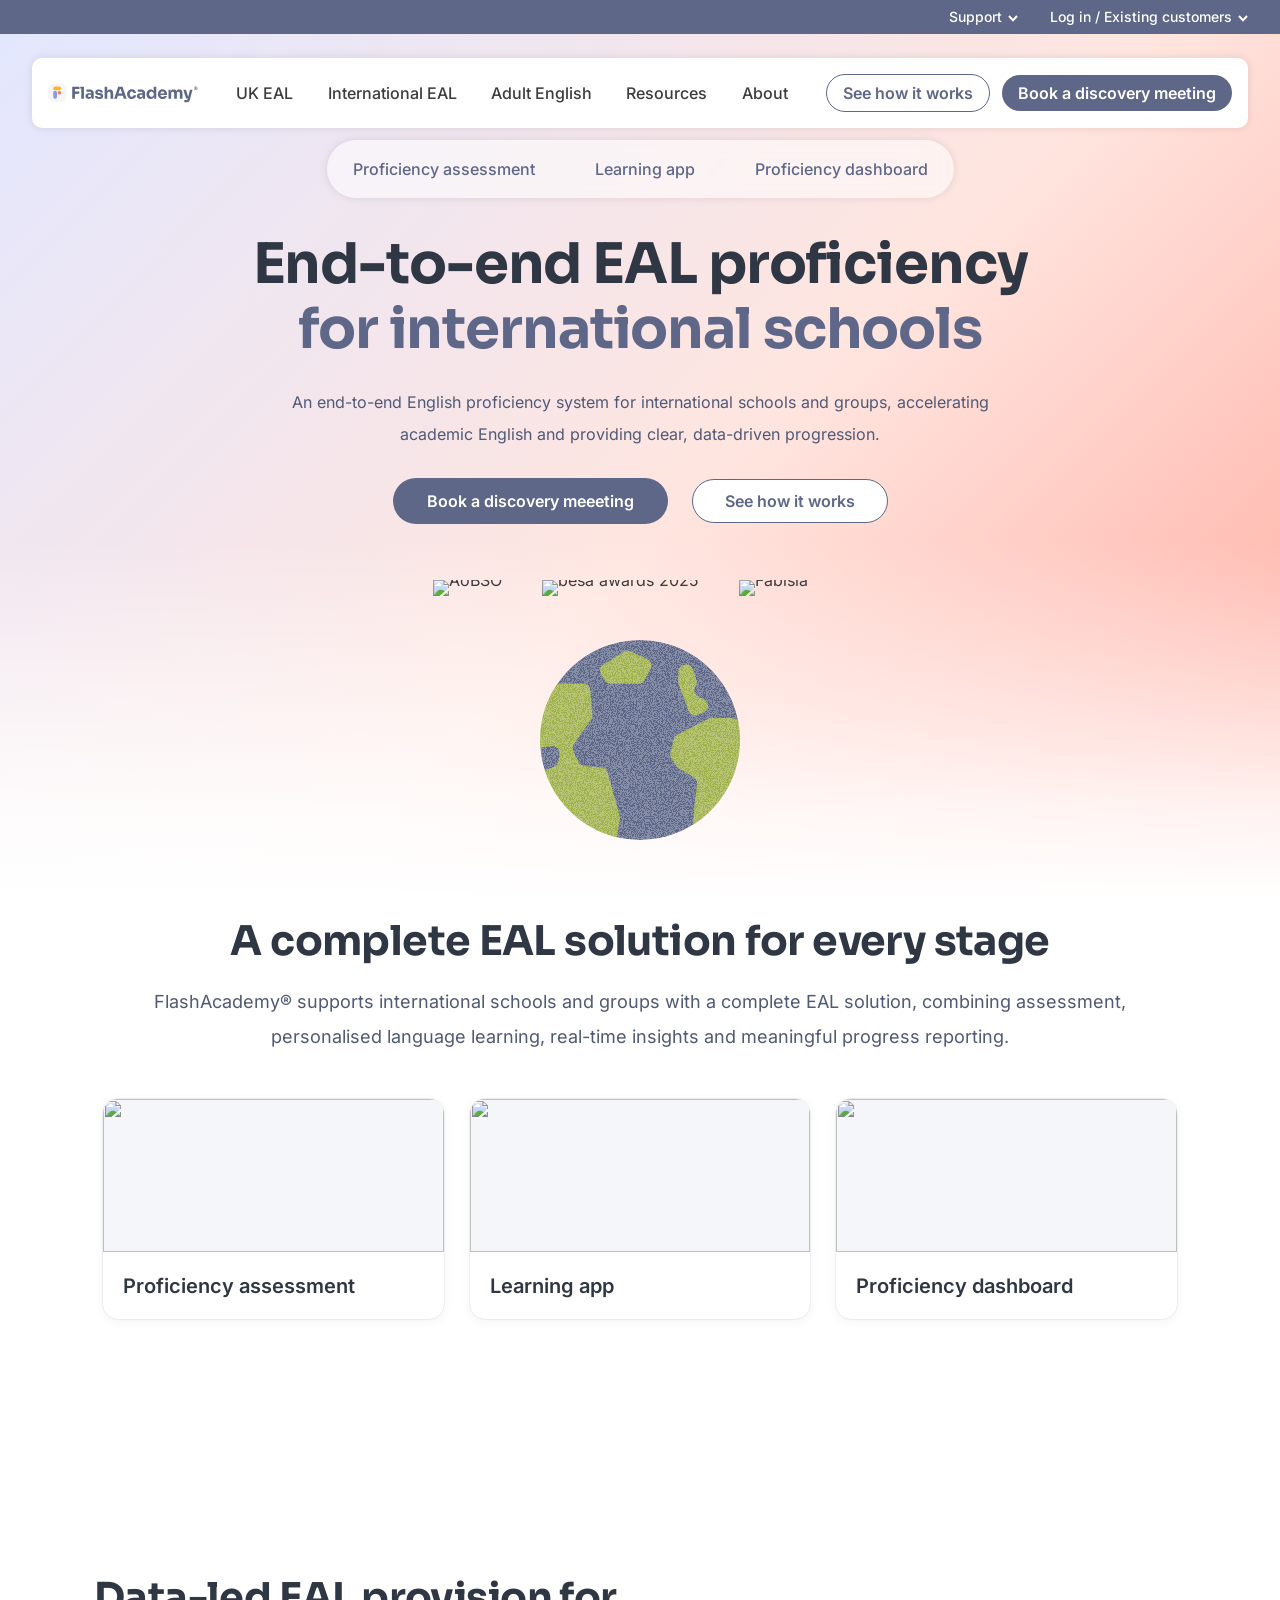
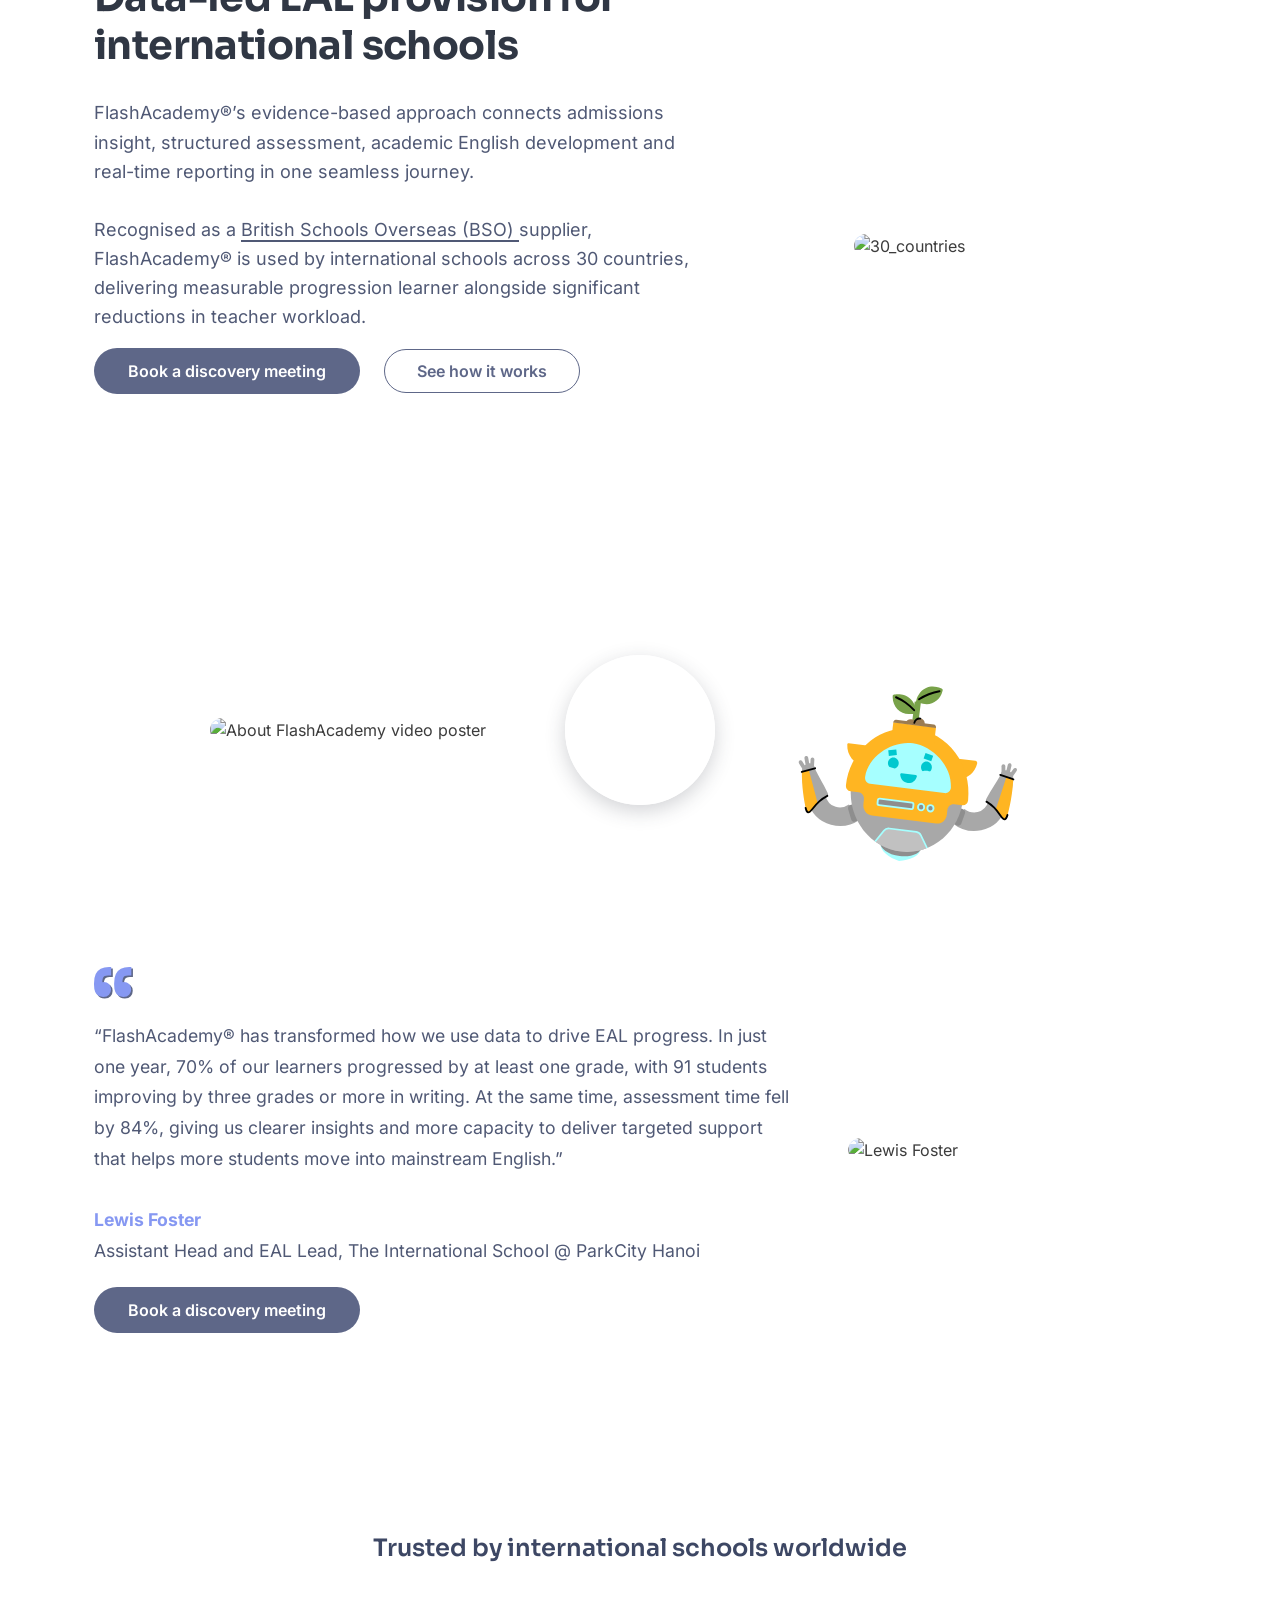
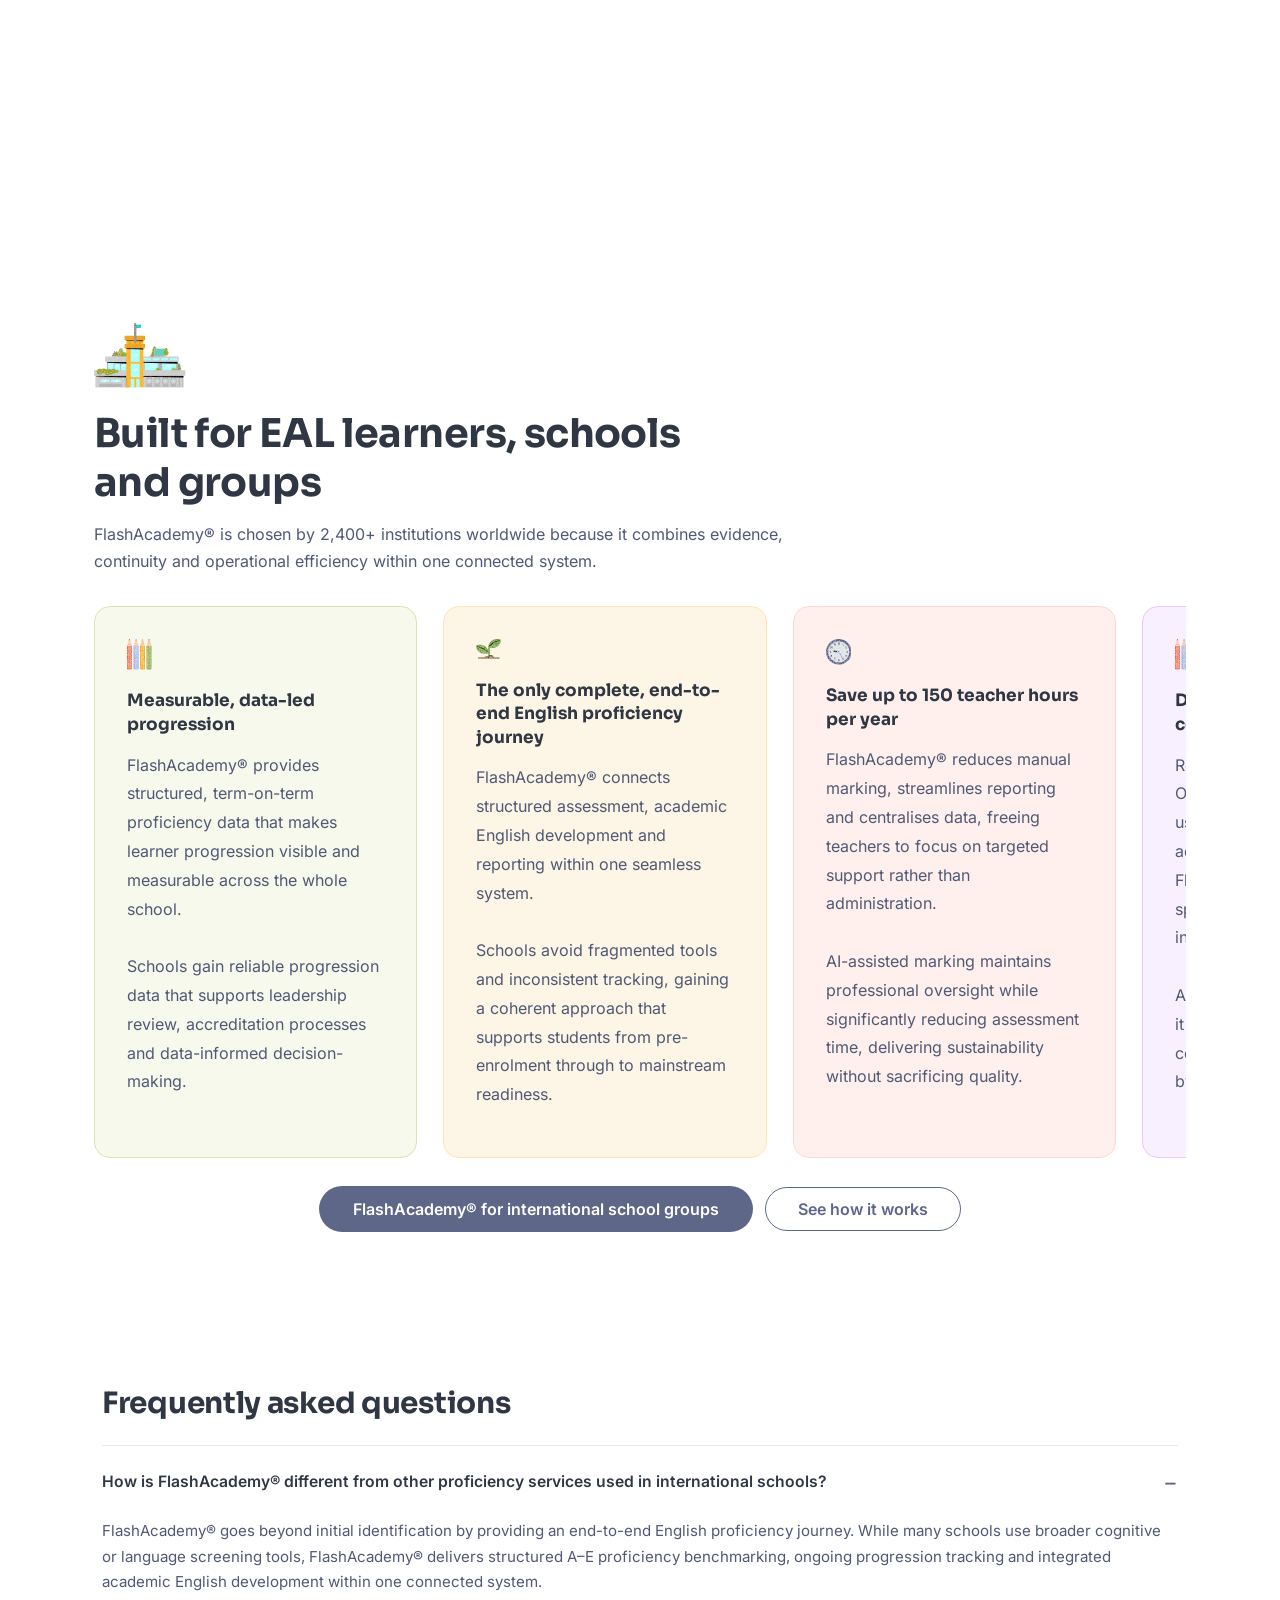
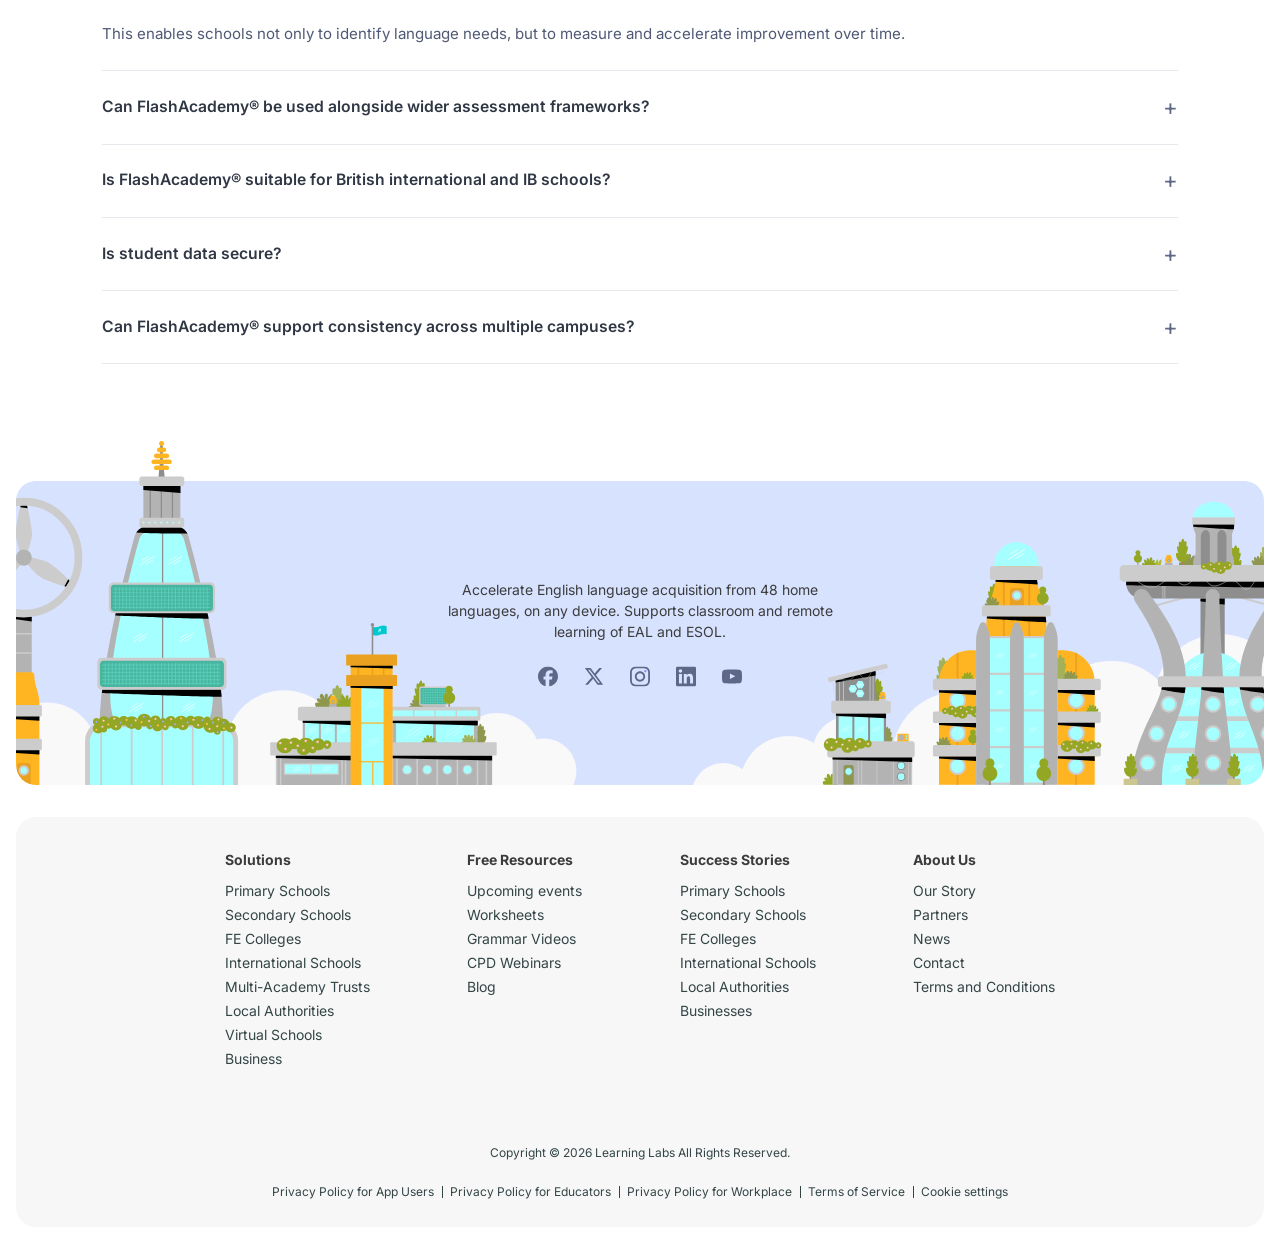
==== eal-for-international-schools.html @ 286e8eb4 "new pages added" ====
<!doctype html>

<html lang="en-GB">
  <head>
    <link href="assets/css/fonts.css" rel="stylesheet" />
    <meta charset="utf-8" />
    <meta content="width=device-width, initial-scale=1, shrink-to-fit=no" name="viewport" />
    <meta content="IE=edge" http-equiv="X-UA-Compatible" />
    <title>EAL for International Schools | English Proficiency System</title>
    <meta
      content="Build a consistent, evidence-based approach to English proficiency. Support multilingual learners with integrated assessment, learning and reporting."
      name="description"
    />
    <meta content="EAL for international schools" property="og:title" />
    <meta
      content="Build a consistent, evidence-based approach to English proficiency. Support multilingual learners with integrated assessment, learning and reporting."
      property="og:description"
    />
    <meta content="240" property="og:image:width" />
    <meta content="240" property="og:image:height" />
    <meta content="image/png" property="og:image:type" />
    <meta content="summary_large_image" name="twitter:card" />
    <meta content="@FlashAcademy_HQ" name="twitter:site" />
    <meta content="Est. reading time" name="twitter:label1" />
    <meta content="3 minutes" name="twitter:data1" />
    <style type="text/css">
      :root {
        --wp-block-synced-color: #7a00df;
        --wp-block-synced-color--rgb: 122, 0, 223;
        --wp-bound-block-color: var(--wp-block-synced-color);
        --wp-editor-canvas-background: #ddd;
        --wp-admin-theme-color: #007cba;
        --wp-admin-theme-color--rgb: 0, 124, 186;
        --wp-admin-theme-color-darker-10: #006ba1;
        --wp-admin-theme-color-darker-10--rgb: 0, 107, 160.5;
        --wp-admin-theme-color-darker-20: #005a87;
        --wp-admin-theme-color-darker-20--rgb: 0, 90, 135;
        --wp-admin-border-width-focus: 2px;
      }
      @media (min-resolution: 192dpi) {
        :root {
          --wp-admin-border-width-focus: 1.5px;
        }
      }
      .wp-element-button {
        cursor: pointer;
      }
      :root .has-very-light-gray-background-color {
        background-color: #eee;
      }
      :root .has-very-dark-gray-background-color {
        background-color: #313131;
      }
      :root .has-very-light-gray-color {
        color: #eee;
      }
      :root .has-very-dark-gray-color {
        color: #313131;
      }
      :root .has-vivid-green-cyan-to-vivid-cyan-blue-gradient-background {
        background: linear-gradient(135deg, #00d084, #0693e3);
      }
      :root .has-purple-crush-gradient-background {
        background: linear-gradient(135deg, #34e2e4, #4721fb 50%, #ab1dfe);
      }
      :root .has-hazy-dawn-gradient-background {
        background: linear-gradient(135deg, #faaca8, #dad0ec);
      }
      :root .has-subdued-olive-gradient-background {
        background: linear-gradient(135deg, #fafae1, #67a671);
      }
      :root .has-atomic-cream-gradient-background {
        background: linear-gradient(135deg, #fdd79a, #004a59);
      }
      :root .has-nightshade-gradient-background {
        background: linear-gradient(135deg, #330968, #31cdcf);
      }
      :root .has-midnight-gradient-background {
        background: linear-gradient(135deg, #020381, #2874fc);
      }
      :root {
        --wp--preset--font-size--normal: 16px;
        --wp--preset--font-size--huge: 42px;
      }
      .has-regular-font-size {
        font-size: 1em;
      }
      .has-larger-font-size {
        font-size: 2.625em;
      }
      .has-normal-font-size {
        font-size: var(--wp--preset--font-size--normal);
      }
      .has-huge-font-size {
        font-size: var(--wp--preset--font-size--huge);
      }
      .has-text-align-center {
        text-align: center;
      }
      .has-text-align-left {
        text-align: left;
      }
      .has-text-align-right {
        text-align: right;
      }
      .has-fit-text {
        white-space: nowrap !important;
      }
      #end-resizable-editor-section {
        display: none;
      }
      .aligncenter {
        clear: both;
      }
      .items-justified-left {
        justify-content: flex-start;
      }
      .items-justified-center {
        justify-content: center;
      }
      .items-justified-right {
        justify-content: flex-end;
      }
      .items-justified-space-between {
        justify-content: space-between;
      }
      .screen-reader-text {
        border: 0;
        clip-path: inset(50%);
        height: 1px;
        margin: -1px;
        overflow: hidden;
        padding: 0;
        position: absolute;
        width: 1px;
        word-wrap: normal !important;
      }
      .screen-reader-text:focus {
        background-color: #ddd;
        clip-path: none;
        color: #444;
        display: block;
        font-size: 1em;
        height: auto;
        left: 5px;
        line-height: normal;
        padding: 15px 23px 14px;
        text-decoration: none;
        top: 5px;
        width: auto;
        z-index: 100000;
      }
      html :where(.has-border-color) {
        border-style: solid;
      }
      html :where([style*="border-top-color"]) {
        border-top-style: solid;
      }
      html :where([style*="border-right-color"]) {
        border-right-style: solid;
      }
      html :where([style*="border-bottom-color"]) {
        border-bottom-style: solid;
      }
      html :where([style*="border-left-color"]) {
        border-left-style: solid;
      }
      html :where([style*="border-width"]) {
        border-style: solid;
      }
      html :where([style*="border-top-width"]) {
        border-top-style: solid;
      }
      html :where([style*="border-right-width"]) {
        border-right-style: solid;
      }
      html :where([style*="border-bottom-width"]) {
        border-bottom-style: solid;
      }
      html :where([style*="border-left-width"]) {
        border-left-style: solid;
      }
      html :where(img[class*="wp-image-"]) {
        height: auto;
        max-width: 100%;
      }
      :where(figure) {
        margin: 0 0 1em;
      }
      html :where(.is-position-sticky) {
        --wp-admin--admin-bar--position-offset: var(--wp-admin--admin-bar--height, 0px);
      }
      @media screen and (max-width: 600px) {
        html :where(.is-position-sticky) {
          --wp-admin--admin-bar--position-offset: 0px;
        }
      }

      /*# sourceURL=wp-block-library-inline-css */
    </style>
    <style type="text/css">
      .wp-block-button__link {
        align-content: center;
        box-sizing: border-box;
        cursor: pointer;
        display: inline-block;
        height: 100%;
        text-align: center;
        word-break: break-word;
      }
      .wp-block-button__link.aligncenter {
        text-align: center;
      }
      .wp-block-button__link.alignright {
        text-align: right;
      }
      :where(.wp-block-button__link) {
        border-radius: 9999px;
        box-shadow: none;
        padding: calc(0.667em + 2px) calc(1.333em + 2px);
        text-decoration: none;
      }
      .wp-block-button[style*="text-decoration"] .wp-block-button__link {
        text-decoration: inherit;
      }
      .wp-block-buttons > .wp-block-button.has-custom-width {
        max-width: none;
      }
      .wp-block-buttons > .wp-block-button.has-custom-width .wp-block-button__link {
        width: 100%;
      }
      .wp-block-buttons > .wp-block-button.has-custom-font-size .wp-block-button__link {
        font-size: inherit;
      }
      .wp-block-buttons > .wp-block-button.wp-block-button__width-25 {
        width: calc(25% - var(--wp--style--block-gap, 0.5em) * 0.75);
      }
      .wp-block-buttons > .wp-block-button.wp-block-button__width-50 {
        width: calc(50% - var(--wp--style--block-gap, 0.5em) * 0.5);
      }
      .wp-block-buttons > .wp-block-button.wp-block-button__width-75 {
        width: calc(75% - var(--wp--style--block-gap, 0.5em) * 0.25);
      }
      .wp-block-buttons > .wp-block-button.wp-block-button__width-100 {
        flex-basis: 100%;
        width: 100%;
      }
      .wp-block-buttons.is-vertical > .wp-block-button.wp-block-button__width-25 {
        width: 25%;
      }
      .wp-block-buttons.is-vertical > .wp-block-button.wp-block-button__width-50 {
        width: 50%;
      }
      .wp-block-buttons.is-vertical > .wp-block-button.wp-block-button__width-75 {
        width: 75%;
      }
      .wp-block-button.is-style-squared,
      .wp-block-button__link.wp-block-button.is-style-squared {
        border-radius: 0;
      }
      .wp-block-button.no-border-radius,
      .wp-block-button__link.no-border-radius {
        border-radius: 0 !important;
      }
      :root :where(.wp-block-button .wp-block-button__link.is-style-outline),
      :root :where(.wp-block-button.is-style-outline > .wp-block-button__link) {
        border: 2px solid;
        padding: 0.667em 1.333em;
      }
      :root :where(.wp-block-button .wp-block-button__link.is-style-outline:not(.has-text-color)),
      :root :where(.wp-block-button.is-style-outline > .wp-block-button__link:not(.has-text-color)) {
        color: currentColor;
      }
      :root :where(.wp-block-button .wp-block-button__link.is-style-outline:not(.has-background)),
      :root :where(.wp-block-button.is-style-outline > .wp-block-button__link:not(.has-background)) {
        background-color: initial;
        background-image: none;
      }
    </style>
    <style type="text/css">
      .wp-block-buttons {
        box-sizing: border-box;
      }
      .wp-block-buttons.is-vertical {
        flex-direction: column;
      }
      .wp-block-buttons.is-vertical > .wp-block-button:last-child {
        margin-bottom: 0;
      }
      .wp-block-buttons > .wp-block-button {
        display: inline-block;
        margin: 0;
      }
      .wp-block-buttons.is-content-justification-left {
        justify-content: flex-start;
      }
      .wp-block-buttons.is-content-justification-left.is-vertical {
        align-items: flex-start;
      }
      .wp-block-buttons.is-content-justification-center {
        justify-content: center;
      }
      .wp-block-buttons.is-content-justification-center.is-vertical {
        align-items: center;
      }
      .wp-block-buttons.is-content-justification-right {
        justify-content: flex-end;
      }
      .wp-block-buttons.is-content-justification-right.is-vertical {
        align-items: flex-end;
      }
      .wp-block-buttons.is-content-justification-space-between {
        justify-content: space-between;
      }
      .wp-block-buttons.aligncenter {
        text-align: center;
      }
      .wp-block-buttons:not(
          .is-content-justification-space-between,
          .is-content-justification-right,
          .is-content-justification-left,
          .is-content-justification-center
        )
        .wp-block-button.aligncenter {
        margin-left: auto;
        margin-right: auto;
        width: 100%;
      }
      .wp-block-buttons[style*="text-decoration"] .wp-block-button,
      .wp-block-buttons[style*="text-decoration"] .wp-block-button__link {
        text-decoration: inherit;
      }
      .wp-block-buttons.has-custom-font-size .wp-block-button__link {
        font-size: inherit;
      }
      .wp-block-buttons .wp-block-button__link {
        width: 100%;
      }
      .wp-block-button.aligncenter {
        text-align: center;
      }
    </style>
    <style type="text/css">
      .is-small-text {
        font-size: 0.875em;
      }
      .is-regular-text {
        font-size: 1em;
      }
      .is-large-text {
        font-size: 2.25em;
      }
      .is-larger-text {
        font-size: 3em;
      }
      .has-drop-cap:not(:focus):first-letter {
        float: left;
        font-size: 8.4em;
        font-style: normal;
        font-weight: 100;
        line-height: 0.68;
        margin: 0.05em 0.1em 0 0;
        text-transform: uppercase;
      }
      body.rtl .has-drop-cap:not(:focus):first-letter {
        float: none;
        margin-left: 0.1em;
      }
      p.has-drop-cap.has-background {
        overflow: hidden;
      }
      :root :where(p.has-background) {
        padding: 1.25em 2.375em;
      }
      :where(p.has-text-color:not(.has-link-color)) a {
        color: inherit;
      }
      p.has-text-align-left[style*="writing-mode:vertical-lr"],
      p.has-text-align-right[style*="writing-mode:vertical-rl"] {
        rotate: 180deg;
      }
    </style>
    <style type="text/css">
      .wp-block-spacer {
        clear: both;
      }
    </style>
    <style type="text/css">
      /*! This file is auto-generated */
      .wp-block-button__link {
        color: #fff;
        background-color: #32373c;
        border-radius: 9999px;
        box-shadow: none;
        text-decoration: none;
        padding: calc(0.667em + 2px) calc(1.333em + 2px);
        font-size: 1.125em;
      }
      .wp-block-file__button {
        background: #32373c;
        color: #fff;
        text-decoration: none;
      }
      /*# sourceURL=/wp-includes/css/classic-themes.min.css */
    </style>

    <style type="text/css">
      .fa-feature-list-panels-buttons .fa-feature-list-panels__buttons-group {
        display: flex;
        flex-wrap: wrap;
        gap: var(--fa-feature-list-panels-buttons-gap, 24px);
      }
    </style>
    <style type="text/css">
      .wp-block-flashacademy-trust-badge {
        align-items: center;
        border: 1px solid #f0efef;
        border-radius: 8px;
        box-sizing: border-box;
        display: inline-flex;
        flex: 0 0 auto;
        gap: 16px;
        max-width: none;
        min-width: 0;
        padding: 12px 16px;
        width: -moz-fit-content;
        width: fit-content;
      }
      .wp-block-flashacademy-trust-badge:not(.fa-trust-badge--imageOnly) {
        align-items: center;
        background: hsla(0, 0%, 100%, 0.5);
        -moz-column-gap: 16px;
        column-gap: 16px;
        display: grid;
        grid-template-columns: auto minmax(0, 1fr);
        max-width: 26rem;
        width: 26rem;
      }
      .wp-block-flashacademy-trust-badge .fa-trust-badge__image {
        align-items: center;
        border-right: 1px solid #f0efef;
        display: flex;
        flex: 0 0 auto;
        justify-content: center;
        line-height: 0;
        min-height: 52px;
        min-width: 0;
        padding-right: 16px;
        width: auto;
      }
      .wp-block-flashacademy-trust-badge .fa-trust-badge__image img {
        display: block;
        height: auto;
        max-height: 52px;
        max-width: 140px;
        -o-object-fit: contain;
        object-fit: contain;
        -o-object-position: center;
        object-position: center;
        width: auto;
      }
      .wp-block-flashacademy-trust-badge .fa-trust-badge__content {
        display: flex;
        flex-direction: column;
        gap: 6px;
        max-width: 100%;
        min-width: 0;
      }
      .wp-block-flashacademy-trust-badge .fa-trust-badge__text,
      .wp-block-flashacademy-trust-badge .fa-trust-badge__title {
        max-width: 100%;
        overflow-wrap: break-word;
        white-space: normal;
        word-break: normal;
      }
      .wp-block-flashacademy-trust-badge .fa-trust-badge__title {
        color: var(--neutral-800);
        font-size: 14px;
        font-weight: 600;
        line-height: 1.2;
        margin: 0;
        text-align: left;
      }
      .wp-block-flashacademy-trust-badge .fa-trust-badge__text {
        color: var(--neutral-800);
        font-size: 12px;
        line-height: 1.4;
        margin: 0;
        text-align: left;
      }
      .wp-block-flashacademy-trust-badge.fa-trust-badge--imageOnly {
        align-items: center;
        background: transparent;
        border: 0;
        display: inline-flex;
        flex: 0 0 auto;
        justify-content: center;
        margin: 0;
        max-width: none;
        min-width: 0;
        width: auto;
      }
      .wp-block-flashacademy-trust-badge.fa-trust-badge--imageOnly .fa-trust-badge__image {
        align-items: center;
        border: 0;
        display: flex;
        height: auto;
        justify-content: center;
        line-height: 0;
        min-height: 0;
        min-width: 0;
        padding: 0;
        width: 100%;
      }
      .wp-block-flashacademy-trust-badge.fa-trust-badge--imageOnly .fa-trust-badge__image img {
        display: block;
        filter: grayscale(1);
        height: auto;
        max-height: 52px;
        max-width: 140px;
        -o-object-fit: contain;
        object-fit: contain;
        -o-object-position: center;
        object-position: center;
        opacity: 0.6;
        width: auto;
      }
      .wp-block-flashacademy-trust-badge.fa-trust-badge--imageOnly .fa-trust-badge__content {
        display: none;
      }
      .wp-block-flashacademy-trust-badge.fa-trust-badge--imageOnly:not(.fa-trust-badge--natural-image-layout) {
        background: hsla(0, 0%, 100%, 0.5);
        border: 1px solid #f0efef;
        border-radius: 8px;
        height: auto;
        max-width: none;
        min-width: 0;
        padding: 12px 16px;
        width: -moz-fit-content;
        width: fit-content;
      }
      .wp-block-flashacademy-trust-badge.fa-trust-badge--imageOnly.fa-trust-badge--natural-image-layout {
        background: transparent;
        border-radius: 0;
        box-shadow: none;
        height: auto;
        max-width: none;
        min-width: 0;
        padding: 0;
        width: auto;
      }
      .wp-block-flashacademy-trust-badge.fa-trust-badge--imageOnly.fa-trust-badge--natural-image-layout
        .fa-trust-badge__image {
        height: auto;
        min-height: 0;
        width: auto;
      }
      .wp-block-flashacademy-trust-badge.fa-trust-badge--imageOnly.fa-trust-badge--natural-image-layout
        .fa-trust-badge__image
        img {
        max-height: none;
        max-width: none;
      }
      .wp-block-flashacademy-trust-badge.fa-trust-badge--imageOnly.fa-trust-badge--original-colors
        .fa-trust-badge__image
        img {
        filter: none;
        opacity: 1;
      }
      @media (prefers-reduced-motion: reduce) {
        .wp-block-flashacademy-trust-badge,
        .wp-block-flashacademy-trust-badge .fa-trust-badge__image img {
          transition: none;
        }
      }
      @media (max-width: 991px) {
        .wp-block-flashacademy-trust-badge:not(.fa-trust-badge--imageOnly) {
          border-radius: 18px;
          -moz-column-gap: 18px;
          column-gap: 18px;
          max-width: 24rem;
          padding: 12px 16px;
          width: 24rem;
        }
        .wp-block-flashacademy-trust-badge:not(.fa-trust-badge--imageOnly) .fa-trust-badge__image {
          min-height: 56px;
          padding-right: 18px;
        }
        .wp-block-flashacademy-trust-badge:not(.fa-trust-badge--imageOnly) .fa-trust-badge__image img {
          max-height: 56px;
          max-width: 120px;
        }
      }
      @media (max-width: 767px) {
        .wp-block-flashacademy-trust-badge:not(.fa-trust-badge--imageOnly) {
          border-radius: 16px;
          -moz-column-gap: 14px;
          column-gap: 14px;
          max-width: 20rem;
          padding: 12px 16px;
          width: 20rem;
        }
        .wp-block-flashacademy-trust-badge:not(.fa-trust-badge--imageOnly) .fa-trust-badge__image {
          min-height: 48px;
          padding-right: 16px;
        }
        .wp-block-flashacademy-trust-badge:not(.fa-trust-badge--imageOnly) .fa-trust-badge__image img {
          max-height: 48px;
          max-width: 88px;
        }
        .wp-block-flashacademy-trust-badge.fa-trust-badge--imageOnly:not(.fa-trust-badge--natural-image-layout) {
          height: auto;
          max-width: none;
          min-width: 0;
          width: -moz-fit-content;
          width: fit-content;
        }
        .wp-block-flashacademy-trust-badge.fa-trust-badge--imageOnly .fa-trust-badge__image img {
          max-height: 48px;
          max-width: 100px;
        }
        .wp-block-flashacademy-trust-badge.fa-trust-badge--imageOnly.fa-trust-badge--natural-image-layout
          .fa-trust-badge__image
          img {
          max-height: none;
          max-width: none;
        }
      }
      @media (max-width: 480px) {
        .wp-block-flashacademy-trust-badge:not(.fa-trust-badge--imageOnly) {
          -moz-column-gap: 12px;
          column-gap: 12px;
          max-width: 18rem;
          padding: 10px 14px;
          width: 18rem;
        }
        .wp-block-flashacademy-trust-badge:not(.fa-trust-badge--imageOnly) .fa-trust-badge__image {
          min-height: 42px;
          padding-right: 12px;
        }
        .wp-block-flashacademy-trust-badge:not(.fa-trust-badge--imageOnly) .fa-trust-badge__image img {
          max-height: 42px;
          max-width: 76px;
        }
        .wp-block-flashacademy-trust-badge:not(.fa-trust-badge--imageOnly) .fa-trust-badge__title {
          font-size: 13px;
        }
        .wp-block-flashacademy-trust-badge:not(.fa-trust-badge--imageOnly) .fa-trust-badge__text {
          font-size: 12px;
        }
        .wp-block-flashacademy-trust-badge.fa-trust-badge--imageOnly:not(.fa-trust-badge--natural-image-layout) {
          height: auto;
          max-width: none;
          min-width: 0;
          width: -moz-fit-content;
          width: fit-content;
        }
        .wp-block-flashacademy-trust-badge.fa-trust-badge--imageOnly .fa-trust-badge__image img {
          max-height: 42px;
          max-width: 88px;
        }
        .wp-block-flashacademy-trust-badge.fa-trust-badge--imageOnly.fa-trust-badge--natural-image-layout
          .fa-trust-badge__image
          img {
          max-height: none;
          max-width: none;
        }
      }
    </style>
    <style  type="text/css">
      .wp-block-flashacademy-trust-badges {
        display: block;
        isolation: isolate;
        margin: 0;
        padding: 0;
        position: relative;
        width: 100%;
        z-index: 20;
      }
      .wp-block-flashacademy-trust-badges .fa-trust-badges__title {
        color: var(--dark-blue);
        font-family: var(--ff-header);
        font-size: 1.5rem;
        font-weight: 600;
        line-height: 1.2;
        margin-bottom: 1.5rem;
        margin-top: 1.5rem;
        text-align: center;
        text-wrap: balance;
      }
      .wp-block-flashacademy-trust-badges .fa-trust-badges__buttons {
        margin-top: 3.5rem;
      }
      .wp-block-flashacademy-trust-badges.alignfull {
        margin-left: calc(50% - 50vw);
        margin-right: calc(50% - 50vw);
        max-width: 100vw;
        width: 100vw;
      }
      .wp-block-flashacademy-trust-badges.alignwide {
        margin-left: auto;
        margin-right: auto;
        max-width: 1400px;
        width: min(100%, 1400px);
      }
      .wp-block-flashacademy-trust-badges:empty {
        display: none;
      }
      .wp-block-flashacademy-trust-badges .fa-trust-badges__rail {
        overflow-x: hidden;
        overflow-y: hidden;
        position: relative;
        width: 100%;
        z-index: 21;
      }
      .wp-block-flashacademy-trust-badges .fa-trust-badges__rail--desktop {
        display: block;
        height: 10rem;
      }
      .wp-block-flashacademy-trust-badges .fa-trust-badges__rail--mobile {
        display: none;
        height: 20rem;
      }
      .wp-block-flashacademy-trust-badges .fa-trust-badges__track {
        align-items: center;
        display: flex;
        gap: 1rem;
        left: 0;
        position: absolute;
        transform: translateZ(0);
        width: -moz-max-content;
        width: max-content;
        will-change: transform;
        z-index: 22;
      }
      .wp-block-flashacademy-trust-badges .fa-trust-badges__track--desktop {
        top: 1rem;
      }
      .wp-block-flashacademy-trust-badges .fa-trust-badges__track--row-1 {
        top: 3rem;
      }
      .wp-block-flashacademy-trust-badges .fa-trust-badges__track--row-2 {
        top: 12rem;
      }
      .wp-block-flashacademy-trust-badges.fa-trust-badges--natural-layout .fa-trust-badges__track {
        gap: 2.5rem;
      }
      .wp-block-flashacademy-trust-badges.fa-trust-badges--no-animation .fa-trust-badges__rail {
        height: auto;
        overflow: visible;
      }
      .wp-block-flashacademy-trust-badges.fa-trust-badges--no-animation .fa-trust-badges__rail--desktop {
        display: block;
      }
      .wp-block-flashacademy-trust-badges.fa-trust-badges--no-animation .fa-trust-badges__rail--mobile {
        display: none;
      }
      .wp-block-flashacademy-trust-badges.fa-trust-badges--no-animation .fa-trust-badges__track {
        flex-wrap: wrap;
        justify-content: center;
        left: auto;
        position: relative;
        top: auto;
        transform: none;
        width: 100%;
        will-change: auto;
      }
      .wp-block-flashacademy-trust-badges .wp-block-flashacademy-trust-badge {
        align-items: center;
        display: flex;
        flex: 0 0 auto;
        justify-content: center;
        max-width: none;
        position: relative;
        width: auto;
        z-index: 23;
      }
      .wp-block-flashacademy-trust-badges .wp-block-flashacademy-trust-badge:not(.fa-trust-badge--imageOnly) {
        background: hsla(0, 0%, 100%, 0.5);
        border-radius: 0.75rem;
        padding: 1rem;
      }
      .wp-block-flashacademy-trust-badges
        .wp-block-flashacademy-trust-badge.fa-trust-badge--imageOnly:not(.fa-trust-badge--natural-image-layout) {
        background: #fff;
        border-radius: 0.75rem;
        padding: 1rem;
      }
      .wp-block-flashacademy-trust-badges
        .wp-block-flashacademy-trust-badge.fa-trust-badge--imageOnly.fa-trust-badge--natural-image-layout {
        background: transparent;
        border-radius: 0;
        box-shadow: none;
        padding: 0;
      }
      .wp-block-flashacademy-trust-badges.fa-trust-badges--fixed-logo-height
        .wp-block-flashacademy-trust-badge.fa-trust-badge--imageOnly
        .fa-trust-badge__image
        img {
        height: var(--fa-trust-badge-logo-height);
        max-height: var(--fa-trust-badge-logo-height);
        width: auto;
      }
      @media (max-width: 1024px) {
        .wp-block-flashacademy-trust-badges .fa-trust-badges__rail--desktop {
          display: none;
        }
        .wp-block-flashacademy-trust-badges .fa-trust-badges__rail--mobile {
          display: block;
        }
        .wp-block-flashacademy-trust-badges .fa-trust-badges__track--row-1 {
          top: 2rem;
        }
        .wp-block-flashacademy-trust-badges .fa-trust-badges__track--row-2 {
          top: 10rem;
        }
        .wp-block-flashacademy-trust-badges.fa-trust-badges--no-animation .fa-trust-badges__rail--desktop {
          display: block;
        }
        .wp-block-flashacademy-trust-badges.fa-trust-badges--no-animation .fa-trust-badges__rail--mobile {
          display: none;
        }
      }
      @media (max-width: 767px) {
        .wp-block-flashacademy-trust-badges {
          margin: 2rem 0;
        }
        .wp-block-flashacademy-trust-badges .fa-trust-badges__title {
          font-size: 1.25rem;
        }
        .wp-block-flashacademy-trust-badges .fa-trust-badges__buttons {
          margin-top: 2.5rem;
        }
        .wp-block-flashacademy-trust-badges .fa-trust-badges__rail--mobile {
          height: 16rem;
        }
        .wp-block-flashacademy-trust-badges .fa-trust-badges__track {
          gap: 0.75rem;
        }
        .wp-block-flashacademy-trust-badges .fa-trust-badges__track--row-1 {
          top: 1rem;
        }
        .wp-block-flashacademy-trust-badges .fa-trust-badges__track--row-2 {
          top: 8rem;
        }
        .wp-block-flashacademy-trust-badges.fa-trust-badges--natural-layout .fa-trust-badges__track {
          gap: 1.5rem;
        }
        .wp-block-flashacademy-trust-badges .wp-block-flashacademy-trust-badge:not(.fa-trust-badge--imageOnly) {
          max-width: 20rem;
          padding: 0.75rem;
          width: 20rem;
        }
        .wp-block-flashacademy-trust-badges
          .wp-block-flashacademy-trust-badge.fa-trust-badge--imageOnly:not(.fa-trust-badge--natural-image-layout) {
          max-width: 10rem;
          padding: 0.75rem;
          width: 10rem;
        }
        .wp-block-flashacademy-trust-badges.fa-trust-badges--no-animation .fa-trust-badges__rail {
          height: auto;
        }
      }

    </style>
    <style type="text/css">
      :root {
        --wp--preset--aspect-ratio--square: 1;
        --wp--preset--aspect-ratio--4-3: 4/3;
        --wp--preset--aspect-ratio--3-4: 3/4;
        --wp--preset--aspect-ratio--3-2: 3/2;
        --wp--preset--aspect-ratio--2-3: 2/3;
        --wp--preset--aspect-ratio--16-9: 16/9;
        --wp--preset--aspect-ratio--9-16: 9/16;
        --wp--preset--color--black: #000000;
        --wp--preset--color--cyan-bluish-gray: #abb8c3;
        --wp--preset--color--white: #ffffff;
        --wp--preset--color--pale-pink: #f78da7;
        --wp--preset--color--vivid-red: #cf2e2e;
        --wp--preset--color--luminous-vivid-orange: #ff6900;
        --wp--preset--color--luminous-vivid-amber: #fcb900;
        --wp--preset--color--light-green-cyan: #7bdcb5;
        --wp--preset--color--vivid-green-cyan: #00d084;
        --wp--preset--color--pale-cyan-blue: #8ed1fc;
        --wp--preset--color--vivid-cyan-blue: #0693e3;
        --wp--preset--color--vivid-purple: #9b51e0;
        --wp--preset--color--core-blue: #8698f2;
        --wp--preset--color--core-yellow: #ffb522;
        --wp--preset--color--core-green: #a3b159;
        --wp--preset--color--color-green-300: #d4e7af;
        --wp--preset--color--color-green-100: #f8f9ed;
        --wp--preset--color--core-coral: #f28166;
        --wp--preset--color--background-blue: #d7e2ff;
        --wp--preset--color--background-yellow: #fff4bd;
        --wp--preset--color--color-yellow-300: #ffe5b2;
        --wp--preset--color--color-yellow-100: #fdf5e5;
        --wp--preset--color--background-green: #dbefdd;
        --wp--preset--color--background-peach: #ffe1bd;
        --wp--preset--color--color-red-300: #ffd7cd;
        --wp--preset--color--color-red-100: #fff0ed;
        --wp--preset--color--logo-slate: #5e6788;
        --wp--preset--color--logo-navy: #303744;
        --wp--preset--color--neutral-800: #3c3c3c;
        --wp--preset--color--light-grey: #f4f4f4;
        --wp--preset--color--leap-blue-900: #02304b;
        --wp--preset--color--leap-blue-500: #10a0f3;
        --wp--preset--color--leap-blue-100: #e7f5fe;
        --wp--preset--color--leap-green-500: #7cbb02;
        --wp--preset--color--leap-green-300: #bee083;
        --wp--preset--color--leap-green-200: #d9edb7;
        --wp--preset--color--leap-green-100: #f1f8e6;
        --wp--preset--gradient--vivid-cyan-blue-to-vivid-purple: linear-gradient(
          135deg,
          rgb(6, 147, 227) 0%,
          rgb(155, 81, 224) 100%
        );
        --wp--preset--gradient--light-green-cyan-to-vivid-green-cyan: linear-gradient(
          135deg,
          rgb(122, 220, 180) 0%,
          rgb(0, 208, 130) 100%
        );
        --wp--preset--gradient--luminous-vivid-amber-to-luminous-vivid-orange: linear-gradient(
          135deg,
          rgb(252, 185, 0) 0%,
          rgb(255, 105, 0) 100%
        );
        --wp--preset--gradient--luminous-vivid-orange-to-vivid-red: linear-gradient(
          135deg,
          rgb(255, 105, 0) 0%,
          rgb(207, 46, 46) 100%
        );
        --wp--preset--gradient--very-light-gray-to-cyan-bluish-gray: linear-gradient(
          135deg,
          rgb(238, 238, 238) 0%,
          rgb(169, 184, 195) 100%
        );
        --wp--preset--gradient--cool-to-warm-spectrum: linear-gradient(
          135deg,
          rgb(74, 234, 220) 0%,
          rgb(151, 120, 209) 20%,
          rgb(207, 42, 186) 40%,
          rgb(238, 44, 130) 60%,
          rgb(251, 105, 98) 80%,
          rgb(254, 248, 76) 100%
        );
        --wp--preset--gradient--blush-light-purple: linear-gradient(
          135deg,
          rgb(255, 206, 236) 0%,
          rgb(152, 150, 240) 100%
        );
        --wp--preset--gradient--blush-bordeaux: linear-gradient(
          135deg,
          rgb(254, 205, 165) 0%,
          rgb(254, 45, 45) 50%,
          rgb(107, 0, 62) 100%
        );
        --wp--preset--gradient--luminous-dusk: linear-gradient(
          135deg,
          rgb(255, 203, 112) 0%,
          rgb(199, 81, 192) 50%,
          rgb(65, 88, 208) 100%
        );
        --wp--preset--gradient--pale-ocean: linear-gradient(
          135deg,
          rgb(255, 245, 203) 0%,
          rgb(182, 227, 212) 50%,
          rgb(51, 167, 181) 100%
        );
        --wp--preset--gradient--electric-grass: linear-gradient(135deg, rgb(202, 248, 128) 0%, rgb(113, 206, 126) 100%);
        --wp--preset--gradient--midnight: linear-gradient(135deg, rgb(2, 3, 129) 0%, rgb(40, 116, 252) 100%);
        --wp--preset--font-size--small: 13px;
        --wp--preset--font-size--medium: 20px;
        --wp--preset--font-size--large: 36px;
        --wp--preset--font-size--x-large: 42px;
        --wp--preset--spacing--20: 0.44rem;
        --wp--preset--spacing--30: 0.67rem;
        --wp--preset--spacing--40: 1rem;
        --wp--preset--spacing--50: 1.5rem;
        --wp--preset--spacing--60: 2.25rem;
        --wp--preset--spacing--70: 3.38rem;
        --wp--preset--spacing--80: 5.06rem;
        --wp--preset--shadow--natural: 6px 6px 9px rgba(0, 0, 0, 0.2);
        --wp--preset--shadow--deep: 12px 12px 50px rgba(0, 0, 0, 0.4);
        --wp--preset--shadow--sharp: 6px 6px 0px rgba(0, 0, 0, 0.2);
        --wp--preset--shadow--outlined: 6px 6px 0px -3px rgb(255, 255, 255), 6px 6px rgb(0, 0, 0);
        --wp--preset--shadow--crisp: 6px 6px 0px rgb(0, 0, 0);
      }
      :where(.is-layout-flex) {
        gap: 0.5em;
      }
      :where(.is-layout-grid) {
        gap: 0.5em;
      }
      body .is-layout-flex {
        display: flex;
      }
      .is-layout-flex {
        flex-wrap: wrap;
        align-items: center;
      }
      .is-layout-flex > :is(*, div) {
        margin: 0;
      }
      body .is-layout-grid {
        display: grid;
      }
      .is-layout-grid > :is(*, div) {
        margin: 0;
      }
      :where(.wp-block-columns.is-layout-flex) {
        gap: 2em;
      }
      :where(.wp-block-columns.is-layout-grid) {
        gap: 2em;
      }
      :where(.wp-block-post-template.is-layout-flex) {
        gap: 1.25em;
      }
      :where(.wp-block-post-template.is-layout-grid) {
        gap: 1.25em;
      }
      .has-black-color {
        color: var(--wp--preset--color--black) !important;
      }
      .has-cyan-bluish-gray-color {
        color: var(--wp--preset--color--cyan-bluish-gray) !important;
      }
      .has-white-color {
        color: var(--wp--preset--color--white) !important;
      }
      .has-pale-pink-color {
        color: var(--wp--preset--color--pale-pink) !important;
      }
      .has-vivid-red-color {
        color: var(--wp--preset--color--vivid-red) !important;
      }
      .has-luminous-vivid-orange-color {
        color: var(--wp--preset--color--luminous-vivid-orange) !important;
      }
      .has-luminous-vivid-amber-color {
        color: var(--wp--preset--color--luminous-vivid-amber) !important;
      }
      .has-light-green-cyan-color {
        color: var(--wp--preset--color--light-green-cyan) !important;
      }
      .has-vivid-green-cyan-color {
        color: var(--wp--preset--color--vivid-green-cyan) !important;
      }
      .has-pale-cyan-blue-color {
        color: var(--wp--preset--color--pale-cyan-blue) !important;
      }
      .has-vivid-cyan-blue-color {
        color: var(--wp--preset--color--vivid-cyan-blue) !important;
      }
      .has-vivid-purple-color {
        color: var(--wp--preset--color--vivid-purple) !important;
      }
      .has-black-background-color {
        background-color: var(--wp--preset--color--black) !important;
      }
      .has-cyan-bluish-gray-background-color {
        background-color: var(--wp--preset--color--cyan-bluish-gray) !important;
      }
      .has-white-background-color {
        background-color: var(--wp--preset--color--white) !important;
      }
      .has-pale-pink-background-color {
        background-color: var(--wp--preset--color--pale-pink) !important;
      }
      .has-vivid-red-background-color {
        background-color: var(--wp--preset--color--vivid-red) !important;
      }
      .has-luminous-vivid-orange-background-color {
        background-color: var(--wp--preset--color--luminous-vivid-orange) !important;
      }
      .has-luminous-vivid-amber-background-color {
        background-color: var(--wp--preset--color--luminous-vivid-amber) !important;
      }
      .has-light-green-cyan-background-color {
        background-color: var(--wp--preset--color--light-green-cyan) !important;
      }
      .has-vivid-green-cyan-background-color {
        background-color: var(--wp--preset--color--vivid-green-cyan) !important;
      }
      .has-pale-cyan-blue-background-color {
        background-color: var(--wp--preset--color--pale-cyan-blue) !important;
      }
      .has-vivid-cyan-blue-background-color {
        background-color: var(--wp--preset--color--vivid-cyan-blue) !important;
      }
      .has-vivid-purple-background-color {
        background-color: var(--wp--preset--color--vivid-purple) !important;
      }
      .has-black-border-color {
        border-color: var(--wp--preset--color--black) !important;
      }
      .has-cyan-bluish-gray-border-color {
        border-color: var(--wp--preset--color--cyan-bluish-gray) !important;
      }
      .has-white-border-color {
        border-color: var(--wp--preset--color--white) !important;
      }
      .has-pale-pink-border-color {
        border-color: var(--wp--preset--color--pale-pink) !important;
      }
      .has-vivid-red-border-color {
        border-color: var(--wp--preset--color--vivid-red) !important;
      }
      .has-luminous-vivid-orange-border-color {
        border-color: var(--wp--preset--color--luminous-vivid-orange) !important;
      }
      .has-luminous-vivid-amber-border-color {
        border-color: var(--wp--preset--color--luminous-vivid-amber) !important;
      }
      .has-light-green-cyan-border-color {
        border-color: var(--wp--preset--color--light-green-cyan) !important;
      }
      .has-vivid-green-cyan-border-color {
        border-color: var(--wp--preset--color--vivid-green-cyan) !important;
      }
      .has-pale-cyan-blue-border-color {
        border-color: var(--wp--preset--color--pale-cyan-blue) !important;
      }
      .has-vivid-cyan-blue-border-color {
        border-color: var(--wp--preset--color--vivid-cyan-blue) !important;
      }
      .has-vivid-purple-border-color {
        border-color: var(--wp--preset--color--vivid-purple) !important;
      }
      .has-vivid-cyan-blue-to-vivid-purple-gradient-background {
        background: var(--wp--preset--gradient--vivid-cyan-blue-to-vivid-purple) !important;
      }
      .has-light-green-cyan-to-vivid-green-cyan-gradient-background {
        background: var(--wp--preset--gradient--light-green-cyan-to-vivid-green-cyan) !important;
      }
      .has-luminous-vivid-amber-to-luminous-vivid-orange-gradient-background {
        background: var(--wp--preset--gradient--luminous-vivid-amber-to-luminous-vivid-orange) !important;
      }
      .has-luminous-vivid-orange-to-vivid-red-gradient-background {
        background: var(--wp--preset--gradient--luminous-vivid-orange-to-vivid-red) !important;
      }
      .has-very-light-gray-to-cyan-bluish-gray-gradient-background {
        background: var(--wp--preset--gradient--very-light-gray-to-cyan-bluish-gray) !important;
      }
      .has-cool-to-warm-spectrum-gradient-background {
        background: var(--wp--preset--gradient--cool-to-warm-spectrum) !important;
      }
      .has-blush-light-purple-gradient-background {
        background: var(--wp--preset--gradient--blush-light-purple) !important;
      }
      .has-blush-bordeaux-gradient-background {
        background: var(--wp--preset--gradient--blush-bordeaux) !important;
      }
      .has-luminous-dusk-gradient-background {
        background: var(--wp--preset--gradient--luminous-dusk) !important;
      }
      .has-pale-ocean-gradient-background {
        background: var(--wp--preset--gradient--pale-ocean) !important;
      }
      .has-electric-grass-gradient-background {
        background: var(--wp--preset--gradient--electric-grass) !important;
      }
      .has-midnight-gradient-background {
        background: var(--wp--preset--gradient--midnight) !important;
      }
      .has-small-font-size {
        font-size: var(--wp--preset--font-size--small) !important;
      }
      .has-medium-font-size {
        font-size: var(--wp--preset--font-size--medium) !important;
      }
      .has-large-font-size {
        font-size: var(--wp--preset--font-size--large) !important;
      }
      .has-x-large-font-size {
        font-size: var(--wp--preset--font-size--x-large) !important;
      }
      /*# sourceURL=global-styles-inline-css */
    </style>
    <link href="assets/css/styles.css" id="styles-css" media="all" rel="stylesheet" type="text/css" />
    <script
      data-cookieconsent="ignore"
      id="jquery-core-js"
      src="assets/js/jquery.min.js"
      type="text/javascript"
    ></script>
    <script
      data-cookieconsent="ignore"
      id="jquery-migrate-js"
      src="assets/js/jquery-migrate.min.js"
      type="text/javascript"
    ></script>
    <meta
      content="https://flashacademy.com/app/uploads/2025/09/cropped-favicon-270x270.png"
      name="msapplication-TileImage"
    />
    <style id="core-block-supports-inline-css" type="text/css">
      .wp-container-core-buttons-is-layout-954d7687 {
        justify-content: center;
      }
    </style>
    <link href="assets/css/swiper-bundle.min.css" rel="stylesheet" />
    <link href="assets/css/blocks.css" rel="stylesheet" />
  </head>
  <body
    class="wp-singular page-template page-template-page-simple page-template-page-simple-php page page-id-8587 page-parent wp-theme-flashacademy page-background--internationalGradient"
  >
    <main class="mainContainer">
      <header class="globalHeader">
        <nav aria-label="Primary navigation" class="newNav newNav--hasSecondaryNavigation">
          <div class="newNav__utility">
            <div class="newNav__utility-container">
              <div class="newNav__utility-inner">
                <ul class="newNav__utility-menu">
                  <li class="newNav__utility-item newNav__utility-item--left">
                    <button
                      aria-controls="utility-support-menu"
                      aria-expanded="false"
                      aria-haspopup="true"
                      class="newNav__utility-trigger"
                      type="button"
                    >
                      Support
                    </button>
                    <ul class="newNav__utility-dropdown" id="utility-support-menu">
                      <li class="newNav__utility-dropdown-item">
                        <a class="newNav__utility-dropdown-link" href="#"> Contact </a>
                      </li>
                      <li class="newNav__utility-dropdown-item">
                        <a class="newNav__utility-dropdown-link" href="#"> FAQs </a>
                      </li>
                    </ul>
                  </li>
                  <li class="newNav__utility-item newNav__utility-item--right newNav__utility-item--login">
                    <button
                      aria-controls="utility-log-in-existing-customers-menu"
                      aria-expanded="false"
                      aria-haspopup="true"
                      class="newNav__utility-trigger"
                      type="button"
                    >
                      Log in / Existing customers
                    </button>
                    <ul class="newNav__utility-dropdown" id="utility-log-in-existing-customers-menu">
                      <li class="newNav__utility-dropdown-item">
                        <a
                          class="newNav__utility-dropdown-link newNav__utility-dropdown-link--login newNav__utility-dropdown-link--with-icon"
                          href="#"
                        >
                          <span aria-hidden="true" class="newNav__utility-dropdown-icon">
                            <svg
                              class="newNav__utility-dropdown-svg"
                              fill="none"
                              height="24"
                              viewbox="0 0 24 24"
                              width="24"
                              xmlns="http://www.w3.org/2000/svg"
                            >
                              <path
                                d="M18.25 5C19.2165 5 20 5.7835 20 6.75V14.2503C20 15.2168 19.2165 16.0003 18.25 16.0003H5.75C4.78351 16.0003 4 15.2168 4 14.2503V6.75C4 5.7835 4.78351 5 5.75 5H18.25Z"
                                fill="#5E6788"
                              ></path>
                              <rect fill="#5E6788" height="2" rx="1" width="20" x="2" y="17"></rect>
                            </svg>
                          </span>
                          <span class="newNav__utility-dropdown-copy">
                            <span class="newNav__utility-dropdown-title"> FlashAcademy </span>
                            <span class="newNav__utility-dropdown-subtitle"> Learner login </span>
                          </span>
                        </a>
                      </li>
                      <li class="newNav__utility-dropdown-item">
                        <a
                          class="newNav__utility-dropdown-link newNav__utility-dropdown-link--login newNav__utility-dropdown-link--with-icon"
                          href="index.html"
                        >
                          <span aria-hidden="true" class="newNav__utility-dropdown-icon">
                            <svg
                              class="newNav__utility-dropdown-svg"
                              fill="none"
                              height="24"
                              viewbox="0 0 24 24"
                              width="24"
                              xmlns="http://www.w3.org/2000/svg"
                            >
                              <path
                                d="M17.754 14a2.25 2.25 0 0 1 2.249 2.249v.918a2.75 2.75 0 0 1-.513 1.599C17.945 20.929 15.42 22 12 22s-5.944-1.072-7.486-3.237a2.75 2.75 0 0 1-.51-1.595v-.92a2.25 2.25 0 0 1 2.248-2.25zM12 2.004a5 5 0 1 1 0 10 5 5 0 0 1 0-10"
                                fill="#5e6788"
                              ></path>
                            </svg>
                          </span>
                          <span class="newNav__utility-dropdown-copy">
                            <span class="newNav__utility-dropdown-title"> Teacher dashboard </span>
                            <span class="newNav__utility-dropdown-subtitle"> Admin centre </span>
                          </span>
                        </a>
                      </li>
                    </ul>
                  </li>
                </ul>
              </div>
            </div>
          </div>
          <div class="newNav__main">
            <div class="newNav__container">
              <div class="newNav__main-inner">
                <a aria-label="FlashAcademy®" class="newNav__logo" href="index.html">
                  <svg class="nav-logo" fill="none" id="logo" viewbox="0 0 198 26" xmlns="http://www.w3.org/2000/svg">
                    <g fill="#5E6788">
                      <path
                        d="M31.941 20.766V4.839h3.579v15.927H31.94Zm3.141-12.96V4.839h6.415v2.967h-6.415Zm0 6.566v-2.99h6.152v2.967l-6.152.022v.001ZM42.5 7.414V4.839h4.93v2.575H42.5Zm1.418 13.352V4.839h3.513v15.927h-3.513ZM53.715 21.071c-.859 0-1.61-.153-2.258-.458a3.523 3.523 0 0 1-1.516-1.32c-.364-.575-.546-1.263-.546-2.063 0-.873.226-1.59.676-2.15.45-.56 1.083-.974 1.898-1.243.815-.268 1.752-.403 2.814-.403h2.552v1.943H54.76c-.61 0-1.08.148-1.408.447-.327.298-.491.702-.491 1.21 0 .48.164.87.491 1.168.328.298.796.447 1.408.447.393 0 .745-.069 1.058-.207.312-.139.57-.375.774-.709.203-.334.32-.8.349-1.396l.829.873c-.073.829-.273 1.528-.6 2.095a3.352 3.352 0 0 1-1.354 1.31c-.574.305-1.276.458-2.105.458l.004-.002Zm3.819-.306v-3.534h-.589v-3.818c0-.626-.146-1.088-.436-1.385-.291-.297-.756-.447-1.396-.447-.32 0-.742.007-1.265.021-.523.015-1.066.033-1.625.055-.56.021-1.066.047-1.516.075V8.787c.349-.028.749-.058 1.2-.087a45.593 45.593 0 0 1 2.75-.087c1.222 0 2.25.174 3.087.523.836.349 1.473.876 1.91 1.582.435.706.654 1.61.654 2.716v7.332h-2.774ZM67.482 21.159c-1.702 0-3.033-.353-3.993-1.058-.96-.706-1.469-1.69-1.528-2.957h3.099c.058.38.287.716.687 1.015.4.299 1 .447 1.8.447.61 0 1.117-.105 1.517-.316.4-.21.6-.512.6-.905 0-.35-.156-.63-.469-.84-.313-.21-.854-.354-1.624-.427l-.938-.108c-1.44-.146-2.52-.542-3.24-1.19-.72-.647-1.08-1.487-1.08-2.519 0-.843.21-1.549.633-2.116.422-.567 1.008-.996 1.756-1.288.75-.29 1.604-.436 2.564-.436 1.542 0 2.785.34 3.731 1.015.945.676 1.44 1.655 1.484 2.934h-3.12c-.044-.379-.244-.706-.6-.982-.357-.276-.869-.414-1.538-.414-.538 0-.967.101-1.287.306-.32.204-.48.48-.48.828 0 .35.138.59.414.764.276.174.727.298 1.353.371l.938.087c1.469.16 2.61.568 3.425 1.222.815.655 1.222 1.535 1.222 2.64 0 .8-.219 1.494-.655 2.083-.435.589-1.054 1.043-1.854 1.363-.8.32-1.738.48-2.814.48h-.003ZM74.725 20.766V4.839h3.513v9.184h-.523c0-1.207.153-2.225.459-3.053.305-.83.756-1.458 1.353-1.888.596-.429 1.345-.643 2.246-.643h.153c1.324 0 2.335.468 3.033 1.407.699.938 1.047 2.31 1.047 4.113v6.807h-3.512V13.74c0-.655-.189-1.178-.568-1.571-.378-.393-.88-.589-1.504-.589-.625 0-1.182.212-1.582.633-.4.422-.6.975-.6 1.658v6.894H74.724ZM87.335 20.766l5.258-15.927h5.782l5.455 15.927h-3.709l-4.407-13.44 1.135.458h-2.814l1.177-.459-4.298 13.44h-3.579Zm3.993-3.949 1.09-2.966h6.24l1.113 2.966h-8.443ZM110.549 21.203c-1.047 0-1.949-.174-2.705-.523a5.602 5.602 0 0 1-1.898-1.396 5.883 5.883 0 0 1-1.145-1.975 6.928 6.928 0 0 1-.381-2.28v-.414c0-.814.131-1.596.393-2.345a5.895 5.895 0 0 1 1.167-1.996 5.454 5.454 0 0 1 1.92-1.375c.763-.334 1.639-.502 2.629-.502 1.076 0 2.029.208 2.858.622a5.05 5.05 0 0 1 1.985 1.735c.495.742.771 1.6.829 2.575h-3.425a2.197 2.197 0 0 0-.655-1.385c-.379-.371-.909-.556-1.593-.556-.582 0-1.066.146-1.451.436-.386.292-.673.695-.861 1.21-.189.517-.283 1.117-.283 1.801 0 .64.087 1.22.261 1.735.174.516.455.916.84 1.2.385.284.891.427 1.517.427.465 0 .861-.083 1.189-.252.327-.167.585-.4.774-.699.189-.297.313-.643.372-1.036h3.404c-.045.99-.32 1.858-.829 2.607a5.238 5.238 0 0 1-2.029 1.756c-.844.422-1.804.633-2.88.633l-.003-.003ZM121.589 21.071c-.859 0-1.611-.153-2.258-.458a3.525 3.525 0 0 1-1.516-1.32c-.365-.575-.546-1.263-.546-2.063 0-.873.226-1.59.676-2.15.45-.56 1.083-.974 1.898-1.243.814-.268 1.752-.403 2.813-.403h2.553v1.943h-2.574c-.612 0-1.08.148-1.408.447-.327.298-.49.702-.49 1.21 0 .48.163.87.49 1.168.328.298.796.447 1.408.447a2.58 2.58 0 0 0 1.057-.207c.313-.139.571-.375.775-.709.203-.334.32-.8.349-1.396l.829.873c-.073.829-.273 1.528-.601 2.095a3.352 3.352 0 0 1-1.353 1.31c-.574.305-1.276.458-2.105.458l.003-.002Zm3.818-.306v-3.534h-.588v-3.818c0-.626-.146-1.088-.436-1.385-.292-.297-.756-.447-1.397-.447-.32 0-.741.007-1.264.021-.523.015-1.066.033-1.625.055-.56.021-1.066.047-1.516.075V8.787c.348-.028.749-.058 1.2-.087a45.622 45.622 0 0 1 2.75-.087c1.221 0 2.25.174 3.086.523.836.349 1.474.876 1.91 1.582.435.706.654 1.61.654 2.716v7.332h-2.774ZM135.726 21.159a5.643 5.643 0 0 1-2.29-.459 5.31 5.31 0 0 1-1.801-1.276 5.812 5.812 0 0 1-1.168-1.93 6.85 6.85 0 0 1-.414-2.4v-.502c0-.857.131-1.657.393-2.4a5.955 5.955 0 0 1 1.123-1.951 5.124 5.124 0 0 1 1.757-1.31c.683-.312 1.447-.468 2.29-.468.961 0 1.79.207 2.487.622.699.414 1.243 1.026 1.636 1.832.393.807.612 1.8.655 2.978l-.916-.85V4.842h3.512v15.927h-2.771v-4.953h.48c-.044 1.134-.28 2.102-.708 2.902-.429.8-1.008 1.408-1.735 1.822-.728.415-1.571.622-2.531.622l.001-.003Zm.895-2.924c.523 0 1.01-.12 1.462-.36.45-.24.81-.593 1.08-1.058.269-.465.405-1.026.405-1.68v-.808c0-.64-.139-1.174-.415-1.603a2.817 2.817 0 0 0-1.09-.993 3.144 3.144 0 0 0-1.462-.349 2.86 2.86 0 0 0-1.561.436 3.029 3.029 0 0 0-1.08 1.21c-.261.516-.393 1.116-.393 1.8 0 .685.132 1.303.393 1.812a2.85 2.85 0 0 0 1.09 1.177c.466.276.989.415 1.571.415v.001ZM151.305 21.203c-1.019 0-1.917-.174-2.694-.523a5.6 5.6 0 0 1-1.952-1.417 6.277 6.277 0 0 1-1.189-1.997 6.519 6.519 0 0 1-.403-2.258v-.436c0-.8.134-1.567.403-2.302a6.153 6.153 0 0 1 1.177-1.975 5.568 5.568 0 0 1 1.92-1.384c.763-.342 1.632-.514 2.606-.514 1.281 0 2.36.288 3.24.862a5.714 5.714 0 0 1 2.018 2.248c.466.923.699 1.93.699 3.023v1.177h-10.583v-1.985h8.466l-1.156.938c0-.728-.099-1.342-.294-1.844-.196-.502-.495-.887-.895-1.156-.4-.269-.899-.403-1.495-.403-.596 0-1.127.134-1.549.403-.421.269-.742.669-.96 1.2-.219.532-.327 1.182-.327 1.953 0 .713.101 1.334.305 1.864.203.532.523.942.961 1.234.436.291 1.003.436 1.702.436.64 0 1.163-.123 1.57-.372.408-.247.683-.553.829-.916h3.207a5.017 5.017 0 0 1-1.026 2.138 5.303 5.303 0 0 1-1.921 1.473c-.771.356-1.657.535-2.662.535l.003-.002ZM159.093 20.766V8.81h2.793v5.149h-.196c0-1.222.153-2.24.459-3.054.305-.814.763-1.429 1.374-1.843.612-.415 1.361-.622 2.248-.622h.153c.902 0 1.655.207 2.258.622.603.414 1.062 1.029 1.375 1.843.313.815.469 1.832.469 3.054h-.851c0-1.222.156-2.24.469-3.054.313-.814.775-1.429 1.385-1.843.611-.415 1.36-.622 2.248-.622h.153c.901 0 1.662.207 2.279.622.617.414 1.087 1.029 1.408 1.843.32.815.48 1.832.48 3.054v6.807h-3.513v-7.004c0-.64-.167-1.164-.501-1.57-.335-.408-.815-.611-1.441-.611-.626 0-1.12.207-1.483.622-.365.414-.546.956-.546 1.625v6.938H166.6v-7.004c0-.64-.171-1.164-.513-1.57-.341-.408-.817-.611-1.429-.611-.612 0-1.142.207-1.505.622-.364.414-.546.956-.546 1.625v6.938h-3.514ZM182.328 20.504 178.641 8.81h3.534l3.469 11.694h-3.317.001Zm-2.312 4.996v-2.967h2.488c.379 0 .697-.047.96-.141.262-.095.473-.252.633-.469.16-.218.29-.516.393-.894l2.924-12.219h3.338l-3.338 12.916c-.233.93-.556 1.676-.97 2.236-.415.56-.968.956-1.658 1.19-.692.232-1.568.348-2.629.348h-2.141Zm3.753-4.996v-2.727h2.53v2.727h-2.53Z"
                      ></path>
                    </g>
                    <path
                      d="M7.631.5h9.276a7.632 7.632 0 0 1 7.631 7.631v9.276a7.632 7.632 0 0 1-7.63 7.631H7.63A7.632 7.632 0 0 1 0 17.408V8.13A7.632 7.632 0 0 1 7.631.5Z"
                      fill="#F7F6F6"
                    ></path>
                    <path
                      d="M6.842 18.225v-5.4a2.7 2.7 0 0 1 .195-1.007c.123-.306.304-.584.531-.823a2.47 2.47 0 0 1 .786-.554 2.38 2.38 0 0 1 1.927 0c.295.131.563.32.786.554.227.239.408.518.531.823.129.32.196.662.195 1.008v5.399a2.7 2.7 0 0 1-.195 1.007 2.604 2.604 0 0 1-.531.823 2.47 2.47 0 0 1-.786.555 2.379 2.379 0 0 1-1.927 0 2.47 2.47 0 0 1-.786-.555 2.603 2.603 0 0 1-.531-.823 2.672 2.672 0 0 1-.195-1.007Z"
                      fill="#8698F2"
                    ></path>
                    <path
                      d="M9.226 4.746h5.752a2.376 2.376 0 0 1 1.714.726A2.478 2.478 0 0 1 17.4 7.22a2.477 2.477 0 0 1-1.48 2.28 2.377 2.377 0 0 1-.943.195H9.226a2.376 2.376 0 0 1-1.713-.726 2.505 2.505 0 0 1-.709-1.75 2.498 2.498 0 0 1 .709-1.75 2.376 2.376 0 0 1 1.713-.726v.002Z"
                      fill="#FFB522"
                    ></path>
                    <path
                      d="M17.362 12.767a2.462 2.462 0 1 1-4.922-.005 2.462 2.462 0 0 1 4.92.005h.002Z"
                      fill="#F28166"
                    ></path>
                    <path
                      d="M195.101 9.484c-.39 0-.736-.068-1.035-.205a2.248 2.248 0 0 1-.75-.545 2.374 2.374 0 0 1-.602-1.57v-.133a2.324 2.324 0 0 1 .615-1.575c.204-.223.453-.4.749-.532a2.489 2.489 0 0 1 1.021-.197c.386 0 .726.066 1.022.197.296.132.546.309.749.532a2.33 2.33 0 0 1 .615 1.575v.134a2.374 2.374 0 0 1-.602 1.57 2.264 2.264 0 0 1-.749.544 2.455 2.455 0 0 1-1.035.205h.002Zm0-.435c.386 0 .722-.09 1.009-.265.287-.176.51-.41.67-.703.159-.293.239-.619.239-.976s-.08-.699-.239-.992a1.783 1.783 0 0 0-.67-.694 1.947 1.947 0 0 0-1.009-.256c-.385 0-.722.086-1.009.256a1.79 1.79 0 0 0-.67.694 2.048 2.048 0 0 0-.239.992c0 .367.08.683.239.976a1.837 1.837 0 0 0 1.679.968Zm-1.022-.68V5.74h.703v2.63h-.703Zm.327-.752V7.03h.738c.146 0 .248-.03.31-.092.061-.061.091-.147.091-.26 0-.117-.03-.206-.091-.269-.062-.061-.164-.091-.31-.091h-.738v-.577h.703c.369 0 .651.08.846.238.196.159.293.393.293.7 0 .305-.097.532-.293.694-.195.161-.477.243-.846.243h-.703Zm1.215.753-.62-1.013h.729l.653 1.013h-.762Z"
                      fill="#5E6788"
                    ></path>
                  </svg>
                </a>
                <ul class="newNav__menu" id="menu-main-menu">
                  <li
                    class="newNav__item has-mega-menu menu-item menu-item-type-post_type menu-item-object-page menu-item-has-children"
                    data-menu="uk-eal"
                  >
                    <a
                      aria-controls="newNav-mega-uk-eal"
                      aria-expanded="false"
                      aria-haspopup="true"
                      class="newNav__link"
                      href="eal-for-uk-schools.html"
                      >UK EAL</a
                    >
                  </li>
                  <li
                    class="newNav__item has-mega-menu menu-item menu-item-type-post_type menu-item-object-page current-menu-item page_item page-item-8587 current_page_item menu-item-has-children"
                    data-menu="international-eal"
                  >
                    <a
                      aria-controls="newNav-mega-international-eal"
                      aria-expanded="false"
                      aria-haspopup="true"
                      class="newNav__link"
                      href="eal-for-international-schools.html"
                      >International EAL</a
                    >
                  </li>
                  <li
                    class="newNav__item has-mega-menu menu-item menu-item-type-post_type menu-item-object-page menu-item-has-children"
                    data-menu="9363"
                  >
                    <a
                      aria-controls="newNav-mega-9363"
                      aria-expanded="false"
                      aria-haspopup="true"
                      class="newNav__link"
                      href="#"
                      >Adult English</a
                    >
                  </li>
                  <li
                    class="newNav__item has-mega-menu is-menu-trigger-only menu-item menu-item-type-custom menu-item-object-custom menu-item-has-children"
                    data-menu="resources"
                  >
                    <button
                      aria-controls="newNav-mega-resources"
                      aria-expanded="false"
                      aria-haspopup="true"
                      class="newNav__link"
                      type="button"
                    >
                      Resources
                    </button>
                  </li>
                  <li
                    class="newNav__item has-mega-menu menu-item menu-item-type-custom menu-item-object-custom menu-item-has-children"
                    data-menu="about"
                  >
                    <a
                      aria-controls="newNav-mega-about"
                      aria-expanded="false"
                      aria-haspopup="true"
                      class="newNav__link"
                      href="#"
                      >About</a
                    >
                  </li>
                </ul>
                <div class="newNav__actions">
                  <a class="btn btn-outline btn-outline-primary" href="#"> See how it works </a>
                  <a class="btn btn-primary" href="#"> Book a discovery meeting </a>
                </div>
                <button aria-expanded="false" aria-label="Open menu" class="newNav__toggle" type="button">
                  <span></span>
                  <span></span>
                  <span></span>
                </button>
              </div>
            </div>
          </div>
          <div class="newNav__secondaryNavWrapper">
            <nav aria-label="Page navigation" class="newNav__secondaryNav">
              <ul class="newNav__secondaryNav-list" id="menu-international-eal-submenu">
                <li class="menu-item menu-item-type-post_type menu-item-object-page menu-item-9402" id="menu-item-9402">
                  <a href="#">Proficiency assessment</a>
                </li>
                <li class="menu-item menu-item-type-post_type menu-item-object-page menu-item-9404" id="menu-item-9404">
                  <a href="learning-app.html">Learning app</a>
                </li>
                <li class="menu-item menu-item-type-post_type menu-item-object-page menu-item-9403" id="menu-item-9403">
                  <a href="#">Proficiency dashboard</a>
                </li>
              </ul>
            </nav>
          </div>
          <div class="newNav__megaMenu" data-menu-panel="uk-eal" id="newNav-mega-uk-eal">
            <div class="newNav__megaMenu-inner">
              <div class="newNav__megaMenu-links">
                <ul>
                  <li class="">
                    <a href="#"> Baseline assessment </a>
                  </li>
                  <li class="">
                    <a href="learning-app.html"> Learning app </a>
                  </li>
                  <li class="">
                    <a href="#"> Progress tracking </a>
                  </li>
                  <li class="">
                    <a href="#"> EAL provision and Ofsted </a>
                  </li>
                </ul>
              </div>
              <aside class="newNav__card">
                <img alt="" src="https://flashacademy.com/app/uploads/2026/07/CPD.png" />
                <h3>Grow with FlashAcademy® – CPD for EAL teaching</h3>
                <p>Practical CPD to strengthen your inclusive EAL teaching</p>
                <a class="button button--primary newNav__card-cta" href="#">
                  <span>Learn more</span>
                  <span aria-hidden="true" class="newNav__card-cta-icon">
                    <svg
                      class="newNav__card-cta-svg"
                      fill="none"
                      height="20"
                      viewbox="0 0 20 20"
                      width="20"
                      xmlns="http://www.w3.org/2000/svg"
                    >
                      <path
                        d="M6.9107 16.8392C6.58527 16.5138 6.58527 15.9862 6.9107 15.6607L12.1548 10.4166L6.9107 5.17256C6.58527 4.84715 6.58527 4.31948 6.9107 3.99406C7.23614 3.66865 7.76378 3.66865 8.08922 3.99406L13.9225 9.8274C14.248 10.1528 14.248 10.6805 13.9225 11.0059L8.08922 16.8392C7.76378 17.1647 7.23614 17.1647 6.9107 16.8392Z"
                        fill="#5E6788"
                      ></path>
                    </svg>
                  </span>
                </a>
              </aside>
            </div>
          </div>
          <div class="newNav__megaMenu" data-menu-panel="international-eal" id="newNav-mega-international-eal">
            <div class="newNav__megaMenu-inner">
              <div class="newNav__megaMenu-links">
                <ul>
                  <li class="">
                    <a href="#"> Proficiency assessment </a>
                  </li>
                  <li class="">
                    <a href="#"> International learning app </a>
                  </li>
                  <li class="">
                    <a href="#"> Proficiency dashboard </a>
                  </li>
                </ul>
              </div>
              <aside class="newNav__card">
                <img alt="" src="https://flashacademy.com/app/uploads/2026/06/school-students-outside.jpg" />
                <h3>FlashAcademy® for international school groups</h3>
                <p>
                  FlashAcademy® partners with international school groups to build a consistent, evidence-led
                  multilingual learner strategy across every school within the network.
                </p>
                <a class="button button--primary newNav__card-cta" href="#">
                  <span>Learn more</span>
                  <span aria-hidden="true" class="newNav__card-cta-icon">
                    <svg
                      class="newNav__card-cta-svg"
                      fill="none"
                      height="20"
                      viewbox="0 0 20 20"
                      width="20"
                      xmlns="http://www.w3.org/2000/svg"
                    >
                      <path
                        d="M6.9107 16.8392C6.58527 16.5138 6.58527 15.9862 6.9107 15.6607L12.1548 10.4166L6.9107 5.17256C6.58527 4.84715 6.58527 4.31948 6.9107 3.99406C7.23614 3.66865 7.76378 3.66865 8.08922 3.99406L13.9225 9.8274C14.248 10.1528 14.248 10.6805 13.9225 11.0059L8.08922 16.8392C7.76378 17.1647 7.23614 17.1647 6.9107 16.8392Z"
                        fill="#5E6788"
                      ></path>
                    </svg>
                  </span>
                </a>
              </aside>
            </div>
          </div>
          <div class="newNav__megaMenu newNav__megaMenu--links-only" data-menu-panel="9363" id="newNav-mega-9363">
            <div class="newNav__megaMenu-inner">
              <div class="newNav__megaMenu-links">
                <ul>
                  <li class="">
                    <a href="#"> Workplace </a>
                  </li>
                  <li class="">
                    <a href="#"> Local authorities and virtual schools </a>
                  </li>
                  <li class="">
                    <a href="#"> Further education colleges </a>
                  </li>
                </ul>
              </div>
            </div>
          </div>
          <div class="newNav__megaMenu" data-menu-panel="resources" id="newNav-mega-resources">
            <div class="newNav__megaMenu-inner">
              <div class="newNav__megaMenu-links">
                <ul>
                  <li class="newNav__megaMenu-heading-item">
                    <span class="newNav__megaMenu-heading"> For learners </span>
                  </li>
                  <li class="">
                    <a href="#"> EAL holiday challenge </a>
                  </li>
                  <li class="">
                    <a href="#"> Learner worksheets </a>
                  </li>
                  <li class="newNav__megaMenu-heading-item">
                    <span class="newNav__megaMenu-heading"> For educators </span>
                  </li>
                  <li class="">
                    <a href="#"> EAL strategy tools </a>
                  </li>
                  <li class="">
                    <a href="#"> Insight Reports </a>
                  </li>
                  <li class="">
                    <a href="#"> Articles </a>
                  </li>
                  <li class="newNav__megaMenu-heading-item">
                    <span class="newNav__megaMenu-heading"> Events and webinars </span>
                  </li>
                  <li class="">
                    <a href="#"> Upcoming events </a>
                  </li>
                  <li class="">
                    <a href="#"> On-demand EAL webinars </a>
                  </li>
                </ul>
              </div>
              <aside class="newNav__card">
                <img
                  alt=""
                  src="https://flashacademy.com/app/uploads/2026/06/Guest-Blog_1600x900_Stavroula-768x432.png"
                />
                <h3>Multilingualism and SEND: When language acquisition gets mistaken for learning difficulty</h3>
                <p>
                  Stavroula Petropoulou is Regional Head of Multilingualism at International Schools Partnership (ISP),
                  specialising in multilingual education, inclusion and SEND. With experience spanning educational
                  psychology, SEND coordination and school leadership, she works with schools worldwide to improve
                  outcomes for multilingual learners.
                </p>
                <a class="button button--primary newNav__card-cta" href="#">
                  <span>Read more</span>
                  <span aria-hidden="true" class="newNav__card-cta-icon">
                    <svg
                      class="newNav__card-cta-svg"
                      fill="none"
                      height="20"
                      viewbox="0 0 20 20"
                      width="20"
                      xmlns="http://www.w3.org/2000/svg"
                    >
                      <path
                        d="M6.9107 16.8392C6.58527 16.5138 6.58527 15.9862 6.9107 15.6607L12.1548 10.4166L6.9107 5.17256C6.58527 4.84715 6.58527 4.31948 6.9107 3.99406C7.23614 3.66865 7.76378 3.66865 8.08922 3.99406L13.9225 9.8274C14.248 10.1528 14.248 10.6805 13.9225 11.0059L8.08922 16.8392C7.76378 17.1647 7.23614 17.1647 6.9107 16.8392Z"
                        fill="#5E6788"
                      ></path>
                    </svg>
                  </span>
                </a>
              </aside>
            </div>
          </div>
          <div class="newNav__megaMenu" data-menu-panel="about" id="newNav-mega-about">
            <div class="newNav__megaMenu-inner">
              <div class="newNav__megaMenu-links">
                <ul>
                  <li class="">
                    <a href="#"> Awards and accreditations </a>
                  </li>
                  <li class="">
                    <a href="#"> Success stories </a>
                  </li>
                  <li class="">
                    <a href="#"> Jobs </a>
                  </li>
                </ul>
              </div>
              <aside class="newNav__card">
                <img alt="" src="https://flashacademy.com/app/uploads/2026/07/BESA-Winner-July2026.png" />
                <h3>FlashAcademy® wins Exporter of the Year at the BESA Awards 2026</h3>
                <p>
                  FlashAcademy® has been named Exporter of the Year at the BESA Awards 2026, recognising the company’s
                  outstanding contribution to international education and its growing impact on multilingual learners
                  around the world.
                </p>
                <a class="button button--primary newNav__card-cta" href="#">
                  <span>Learn more</span>
                  <span aria-hidden="true" class="newNav__card-cta-icon">
                    <svg
                      class="newNav__card-cta-svg"
                      fill="none"
                      height="20"
                      viewbox="0 0 20 20"
                      width="20"
                      xmlns="http://www.w3.org/2000/svg"
                    >
                      <path
                        d="M6.9107 16.8392C6.58527 16.5138 6.58527 15.9862 6.9107 15.6607L12.1548 10.4166L6.9107 5.17256C6.58527 4.84715 6.58527 4.31948 6.9107 3.99406C7.23614 3.66865 7.76378 3.66865 8.08922 3.99406L13.9225 9.8274C14.248 10.1528 14.248 10.6805 13.9225 11.0059L8.08922 16.8392C7.76378 17.1647 7.23614 17.1647 6.9107 16.8392Z"
                        fill="#5E6788"
                      ></path>
                    </svg>
                  </span>
                </a>
              </aside>
            </div>
          </div>
          <aside aria-hidden="true" class="newNav__drawer">
            <div class="newNav__drawer-panel">
              <nav aria-label="Mobile navigation" class="newNav__drawer-navigation">
                <ul class="newNav__drawer-list">
                  <li class="newNav__drawer-item has-submenu is-link-with-submenu">
                    <div class="newNav__drawer-link-row">
                      <a class="newNav__drawer-link newNav__drawer-link--destination" href="eal-for-uk-schools.html">
                        <span> UK EAL </span>
                      </a>
                      <button
                        aria-controls="newNav-drawer-panel-uk-eal"
                        aria-expanded="false"
                        aria-haspopup="true"
                        aria-label="Open UK EAL submenu"
                        class="newNav__drawer-submenu-trigger"
                        data-mobile-menu="uk-eal"
                        type="button"
                      >
                        <span aria-hidden="true" class="newNav__drawer-arrow">
                          <svg
                            class="newNav__drawer-arrow-icon"
                            fill="none"
                            height="20"
                            viewbox="0 0 20 20"
                            width="20"
                            xmlns="http://www.w3.org/2000/svg"
                          >
                            <path
                              d="M6.9107 16.8392C6.58527 16.5138 6.58527 15.9862 6.9107 15.6607L12.1548 10.4166L6.9107 5.17256C6.58527 4.84715 6.58527 4.31948 6.9107 3.99406C7.23614 3.66865 7.76378 3.66865 8.08922 3.99406L13.9225 9.8274C14.248 10.1528 14.248 10.6805 13.9225 11.0059L8.08922 16.8392C7.76378 17.1647 7.23614 17.1647 6.9107 16.8392Z"
                              fill="#5E6788"
                            ></path>
                          </svg>
                        </span>
                      </button>
                    </div>
                  </li>
                  <li class="newNav__drawer-item has-submenu is-link-with-submenu">
                    <div class="newNav__drawer-link-row">
                      <a
                        class="newNav__drawer-link newNav__drawer-link--destination"
                        href="eal-for-international-schools.html"
                      >
                        <span> International EAL </span>
                      </a>
                      <button
                        aria-controls="newNav-drawer-panel-international-eal"
                        aria-expanded="false"
                        aria-haspopup="true"
                        aria-label="Open International EAL submenu"
                        class="newNav__drawer-submenu-trigger"
                        data-mobile-menu="international-eal"
                        type="button"
                      >
                        <span aria-hidden="true" class="newNav__drawer-arrow">
                          <svg
                            class="newNav__drawer-arrow-icon"
                            fill="none"
                            height="20"
                            viewbox="0 0 20 20"
                            width="20"
                            xmlns="http://www.w3.org/2000/svg"
                          >
                            <path
                              d="M6.9107 16.8392C6.58527 16.5138 6.58527 15.9862 6.9107 15.6607L12.1548 10.4166L6.9107 5.17256C6.58527 4.84715 6.58527 4.31948 6.9107 3.99406C7.23614 3.66865 7.76378 3.66865 8.08922 3.99406L13.9225 9.8274C14.248 10.1528 14.248 10.6805 13.9225 11.0059L8.08922 16.8392C7.76378 17.1647 7.23614 17.1647 6.9107 16.8392Z"
                              fill="#5E6788"
                            ></path>
                          </svg>
                        </span>
                      </button>
                    </div>
                  </li>
                  <li class="newNav__drawer-item has-submenu is-link-with-submenu">
                    <div class="newNav__drawer-link-row">
                      <a class="newNav__drawer-link newNav__drawer-link--destination" href="#">
                        <span> Adult English </span>
                      </a>
                      <button
                        aria-controls="newNav-drawer-panel-9363"
                        aria-expanded="false"
                        aria-haspopup="true"
                        aria-label="Open Adult English submenu"
                        class="newNav__drawer-submenu-trigger"
                        data-mobile-menu="9363"
                        type="button"
                      >
                        <span aria-hidden="true" class="newNav__drawer-arrow">
                          <svg
                            class="newNav__drawer-arrow-icon"
                            fill="none"
                            height="20"
                            viewbox="0 0 20 20"
                            width="20"
                            xmlns="http://www.w3.org/2000/svg"
                          >
                            <path
                              d="M6.9107 16.8392C6.58527 16.5138 6.58527 15.9862 6.9107 15.6607L12.1548 10.4166L6.9107 5.17256C6.58527 4.84715 6.58527 4.31948 6.9107 3.99406C7.23614 3.66865 7.76378 3.66865 8.08922 3.99406L13.9225 9.8274C14.248 10.1528 14.248 10.6805 13.9225 11.0059L8.08922 16.8392C7.76378 17.1647 7.23614 17.1647 6.9107 16.8392Z"
                              fill="#5E6788"
                            ></path>
                          </svg>
                        </span>
                      </button>
                    </div>
                  </li>
                  <li class="newNav__drawer-item has-submenu is-menu-trigger-only">
                    <button
                      aria-controls="newNav-drawer-panel-resources"
                      aria-expanded="false"
                      aria-haspopup="true"
                      class="newNav__drawer-link"
                      data-mobile-menu="resources"
                      type="button"
                    >
                      <span> Resources </span>
                      <span aria-hidden="true" class="newNav__drawer-arrow">
                        <svg
                          class="newNav__drawer-arrow-icon"
                          fill="none"
                          height="20"
                          viewbox="0 0 20 20"
                          width="20"
                          xmlns="http://www.w3.org/2000/svg"
                        >
                          <path
                            d="M6.9107 16.8392C6.58527 16.5138 6.58527 15.9862 6.9107 15.6607L12.1548 10.4166L6.9107 5.17256C6.58527 4.84715 6.58527 4.31948 6.9107 3.99406C7.23614 3.66865 7.76378 3.66865 8.08922 3.99406L13.9225 9.8274C14.248 10.1528 14.248 10.6805 13.9225 11.0059L8.08922 16.8392C7.76378 17.1647 7.23614 17.1647 6.9107 16.8392Z"
                            fill="#5E6788"
                          ></path>
                        </svg>
                      </span>
                    </button>
                  </li>
                  <li class="newNav__drawer-item has-submenu is-link-with-submenu">
                    <div class="newNav__drawer-link-row">
                      <a class="newNav__drawer-link newNav__drawer-link--destination" href="#">
                        <span> About </span>
                      </a>
                      <button
                        aria-controls="newNav-drawer-panel-about"
                        aria-expanded="false"
                        aria-haspopup="true"
                        aria-label="Open About submenu"
                        class="newNav__drawer-submenu-trigger"
                        data-mobile-menu="about"
                        type="button"
                      >
                        <span aria-hidden="true" class="newNav__drawer-arrow">
                          <svg
                            class="newNav__drawer-arrow-icon"
                            fill="none"
                            height="20"
                            viewbox="0 0 20 20"
                            width="20"
                            xmlns="http://www.w3.org/2000/svg"
                          >
                            <path
                              d="M6.9107 16.8392C6.58527 16.5138 6.58527 15.9862 6.9107 15.6607L12.1548 10.4166L6.9107 5.17256C6.58527 4.84715 6.58527 4.31948 6.9107 3.99406C7.23614 3.66865 7.76378 3.66865 8.08922 3.99406L13.9225 9.8274C14.248 10.1528 14.248 10.6805 13.9225 11.0059L8.08922 16.8392C7.76378 17.1647 7.23614 17.1647 6.9107 16.8392Z"
                              fill="#5E6788"
                            ></path>
                          </svg>
                        </span>
                      </button>
                    </div>
                  </li>
                  <li class="newNav__drawer-utility-item">
                    <button
                      aria-controls="newNav-drawer-panel-utility-support"
                      aria-expanded="false"
                      aria-haspopup="true"
                      class="newNav__drawer-link"
                      data-mobile-menu="utility-support"
                      type="button"
                    >
                      <span> Support </span>
                      <span aria-hidden="true" class="newNav__drawer-arrow">
                        <svg
                          class="newNav__drawer-arrow-icon"
                          fill="none"
                          height="20"
                          viewbox="0 0 20 20"
                          width="20"
                          xmlns="http://www.w3.org/2000/svg"
                        >
                          <path
                            d="M6.9107 16.8392C6.58527 16.5138 6.58527 15.9862 6.9107 15.6607L12.1548 10.4166L6.9107 5.17256C6.58527 4.84715 6.58527 4.31948 6.9107 3.99406C7.23614 3.66865 7.76378 3.66865 8.08922 3.99406L13.9225 9.8274C14.248 10.1528 14.248 10.6805 13.9225 11.0059L8.08922 16.8392C7.76378 17.1647 7.23614 17.1647 6.9107 16.8392Z"
                            fill="#5E6788"
                          ></path>
                        </svg>
                      </span>
                    </button>
                  </li>
                </ul>
              </nav>
              <div
                aria-hidden="true"
                class="newNav__drawer-submenu"
                data-mobile-panel="uk-eal"
                id="newNav-drawer-panel-uk-eal"
              >
                <button class="newNav__drawer-back" type="button">
                  <span aria-hidden="true" class="newNav__drawer-arrow newNav__drawer-arrow--left">
                    <svg
                      class="newNav__drawer-arrow-icon"
                      fill="none"
                      height="20"
                      viewbox="0 0 20 20"
                      width="20"
                      xmlns="http://www.w3.org/2000/svg"
                    >
                      <path
                        d="M6.9107 16.8392C6.58527 16.5138 6.58527 15.9862 6.9107 15.6607L12.1548 10.4166L6.9107 5.17256C6.58527 4.84715 6.58527 4.31948 6.9107 3.99406C7.23614 3.66865 7.76378 3.66865 8.08922 3.99406L13.9225 9.8274C14.248 10.1528 14.248 10.6805 13.9225 11.0059L8.08922 16.8392C7.76378 17.1647 7.23614 17.1647 6.9107 16.8392Z"
                        fill="#5E6788"
                      ></path>
                    </svg>
                  </span>

                  Back
                </button>
                <ul class="newNav__drawer-submenu-list">
                  <li class="">
                    <a href="#"> Baseline assessment </a>
                  </li>
                  <li class="">
                    <a href="learning-app.html"> Learning app </a>
                  </li>
                  <li class="">
                    <a href="#"> Progress tracking </a>
                  </li>
                  <li class="">
                    <a href="#"> EAL provision and Ofsted </a>
                  </li>
                </ul>
                <aside class="newNav__drawer-card">
                  <img alt="" src="https://flashacademy.com/app/uploads/2026/07/CPD.png" />
                  <h3>Grow with FlashAcademy® – CPD for EAL teaching</h3>
                  <p>Practical CPD to strengthen your inclusive EAL teaching</p>
                  <a href="#">
                    Learn more
                    <span aria-hidden="true" class="newNav__drawer-arrow">
                      <svg
                        class="newNav__drawer-arrow-icon"
                        fill="none"
                        height="20"
                        viewbox="0 0 20 20"
                        width="20"
                        xmlns="http://www.w3.org/2000/svg"
                      >
                        <path
                          d="M6.9107 16.8392C6.58527 16.5138 6.58527 15.9862 6.9107 15.6607L12.1548 10.4166L6.9107 5.17256C6.58527 4.84715 6.58527 4.31948 6.9107 3.99406C7.23614 3.66865 7.76378 3.66865 8.08922 3.99406L13.9225 9.8274C14.248 10.1528 14.248 10.6805 13.9225 11.0059L8.08922 16.8392C7.76378 17.1647 7.23614 17.1647 6.9107 16.8392Z"
                          fill="#5E6788"
                        ></path>
                      </svg>
                    </span>
                  </a>
                </aside>
              </div>
              <div
                aria-hidden="true"
                class="newNav__drawer-submenu"
                data-mobile-panel="international-eal"
                id="newNav-drawer-panel-international-eal"
              >
                <button class="newNav__drawer-back" type="button">
                  <span aria-hidden="true" class="newNav__drawer-arrow newNav__drawer-arrow--left">
                    <svg
                      class="newNav__drawer-arrow-icon"
                      fill="none"
                      height="20"
                      viewbox="0 0 20 20"
                      width="20"
                      xmlns="http://www.w3.org/2000/svg"
                    >
                      <path
                        d="M6.9107 16.8392C6.58527 16.5138 6.58527 15.9862 6.9107 15.6607L12.1548 10.4166L6.9107 5.17256C6.58527 4.84715 6.58527 4.31948 6.9107 3.99406C7.23614 3.66865 7.76378 3.66865 8.08922 3.99406L13.9225 9.8274C14.248 10.1528 14.248 10.6805 13.9225 11.0059L8.08922 16.8392C7.76378 17.1647 7.23614 17.1647 6.9107 16.8392Z"
                        fill="#5E6788"
                      ></path>
                    </svg>
                  </span>

                  Back
                </button>
                <ul class="newNav__drawer-submenu-list">
                  <li class="">
                    <a href="#"> Proficiency assessment </a>
                  </li>
                  <li class="">
                    <a href="#"> International learning app </a>
                  </li>
                  <li class="">
                    <a href="#"> Proficiency dashboard </a>
                  </li>
                </ul>
                <aside class="newNav__drawer-card">
                  <img alt="" src="https://flashacademy.com/app/uploads/2026/06/school-students-outside.jpg" />
                  <h3>FlashAcademy® for international school groups</h3>
                  <p>
                    FlashAcademy® partners with international school groups to build a consistent, evidence-led
                    multilingual learner strategy across every school within the network.
                  </p>
                  <a href="#">
                    Learn more
                    <span aria-hidden="true" class="newNav__drawer-arrow">
                      <svg
                        class="newNav__drawer-arrow-icon"
                        fill="none"
                        height="20"
                        viewbox="0 0 20 20"
                        width="20"
                        xmlns="http://www.w3.org/2000/svg"
                      >
                        <path
                          d="M6.9107 16.8392C6.58527 16.5138 6.58527 15.9862 6.9107 15.6607L12.1548 10.4166L6.9107 5.17256C6.58527 4.84715 6.58527 4.31948 6.9107 3.99406C7.23614 3.66865 7.76378 3.66865 8.08922 3.99406L13.9225 9.8274C14.248 10.1528 14.248 10.6805 13.9225 11.0059L8.08922 16.8392C7.76378 17.1647 7.23614 17.1647 6.9107 16.8392Z"
                          fill="#5E6788"
                        ></path>
                      </svg>
                    </span>
                  </a>
                </aside>
              </div>
              <div
                aria-hidden="true"
                class="newNav__drawer-submenu"
                data-mobile-panel="9363"
                id="newNav-drawer-panel-9363"
              >
                <button class="newNav__drawer-back" type="button">
                  <span aria-hidden="true" class="newNav__drawer-arrow newNav__drawer-arrow--left">
                    <svg
                      class="newNav__drawer-arrow-icon"
                      fill="none"
                      height="20"
                      viewbox="0 0 20 20"
                      width="20"
                      xmlns="http://www.w3.org/2000/svg"
                    >
                      <path
                        d="M6.9107 16.8392C6.58527 16.5138 6.58527 15.9862 6.9107 15.6607L12.1548 10.4166L6.9107 5.17256C6.58527 4.84715 6.58527 4.31948 6.9107 3.99406C7.23614 3.66865 7.76378 3.66865 8.08922 3.99406L13.9225 9.8274C14.248 10.1528 14.248 10.6805 13.9225 11.0059L8.08922 16.8392C7.76378 17.1647 7.23614 17.1647 6.9107 16.8392Z"
                        fill="#5E6788"
                      ></path>
                    </svg>
                  </span>

                  Back
                </button>
                <ul class="newNav__drawer-submenu-list">
                  <li class="">
                    <a href="#"> Workplace </a>
                  </li>
                  <li class="">
                    <a href="#"> Local authorities and virtual schools </a>
                  </li>
                  <li class="">
                    <a href="#"> Further education colleges </a>
                  </li>
                </ul>
              </div>
              <div
                aria-hidden="true"
                class="newNav__drawer-submenu"
                data-mobile-panel="resources"
                id="newNav-drawer-panel-resources"
              >
                <button class="newNav__drawer-back" type="button">
                  <span aria-hidden="true" class="newNav__drawer-arrow newNav__drawer-arrow--left">
                    <svg
                      class="newNav__drawer-arrow-icon"
                      fill="none"
                      height="20"
                      viewbox="0 0 20 20"
                      width="20"
                      xmlns="http://www.w3.org/2000/svg"
                    >
                      <path
                        d="M6.9107 16.8392C6.58527 16.5138 6.58527 15.9862 6.9107 15.6607L12.1548 10.4166L6.9107 5.17256C6.58527 4.84715 6.58527 4.31948 6.9107 3.99406C7.23614 3.66865 7.76378 3.66865 8.08922 3.99406L13.9225 9.8274C14.248 10.1528 14.248 10.6805 13.9225 11.0059L8.08922 16.8392C7.76378 17.1647 7.23614 17.1647 6.9107 16.8392Z"
                        fill="#5E6788"
                      ></path>
                    </svg>
                  </span>

                  Back
                </button>
                <ul class="newNav__drawer-submenu-list">
                  <li class="newNav__drawer-heading-item">
                    <span class="newNav__drawer-heading"> For learners </span>
                  </li>
                  <li class="">
                    <a href="#"> EAL holiday challenge </a>
                  </li>
                  <li class="">
                    <a href="#"> Learner worksheets </a>
                  </li>
                  <li class="newNav__drawer-heading-item">
                    <span class="newNav__drawer-heading"> For educators </span>
                  </li>
                  <li class="">
                    <a href="#"> EAL strategy tools </a>
                  </li>
                  <li class="">
                    <a href="#"> Insight Reports </a>
                  </li>
                  <li class="">
                    <a href="#"> Articles </a>
                  </li>
                  <li class="newNav__drawer-heading-item">
                    <span class="newNav__drawer-heading"> Events and webinars </span>
                  </li>
                  <li class="">
                    <a href="#"> Upcoming events </a>
                  </li>
                  <li class="">
                    <a href="#"> On-demand EAL webinars </a>
                  </li>
                </ul>
                <aside class="newNav__drawer-card">
                  <img
                    alt=""
                    src="https://flashacademy.com/app/uploads/2026/06/Guest-Blog_1600x900_Stavroula-768x432.png"
                  />
                  <h3>Multilingualism and SEND: When language acquisition gets mistaken for learning difficulty</h3>
                  <p>
                    Stavroula Petropoulou is Regional Head of Multilingualism at International Schools Partnership
                    (ISP), specialising in multilingual education, inclusion and SEND. With experience spanning
                    educational psychology, SEND coordination and school leadership, she works with schools worldwide to
                    improve outcomes for multilingual learners.
                  </p>
                  <a href="#">
                    Read more
                    <span aria-hidden="true" class="newNav__drawer-arrow">
                      <svg
                        class="newNav__drawer-arrow-icon"
                        fill="none"
                        height="20"
                        viewbox="0 0 20 20"
                        width="20"
                        xmlns="http://www.w3.org/2000/svg"
                      >
                        <path
                          d="M6.9107 16.8392C6.58527 16.5138 6.58527 15.9862 6.9107 15.6607L12.1548 10.4166L6.9107 5.17256C6.58527 4.84715 6.58527 4.31948 6.9107 3.99406C7.23614 3.66865 7.76378 3.66865 8.08922 3.99406L13.9225 9.8274C14.248 10.1528 14.248 10.6805 13.9225 11.0059L8.08922 16.8392C7.76378 17.1647 7.23614 17.1647 6.9107 16.8392Z"
                          fill="#5E6788"
                        ></path>
                      </svg>
                    </span>
                  </a>
                </aside>
              </div>
              <div
                aria-hidden="true"
                class="newNav__drawer-submenu"
                data-mobile-panel="about"
                id="newNav-drawer-panel-about"
              >
                <button class="newNav__drawer-back" type="button">
                  <span aria-hidden="true" class="newNav__drawer-arrow newNav__drawer-arrow--left">
                    <svg
                      class="newNav__drawer-arrow-icon"
                      fill="none"
                      height="20"
                      viewbox="0 0 20 20"
                      width="20"
                      xmlns="http://www.w3.org/2000/svg"
                    >
                      <path
                        d="M6.9107 16.8392C6.58527 16.5138 6.58527 15.9862 6.9107 15.6607L12.1548 10.4166L6.9107 5.17256C6.58527 4.84715 6.58527 4.31948 6.9107 3.99406C7.23614 3.66865 7.76378 3.66865 8.08922 3.99406L13.9225 9.8274C14.248 10.1528 14.248 10.6805 13.9225 11.0059L8.08922 16.8392C7.76378 17.1647 7.23614 17.1647 6.9107 16.8392Z"
                        fill="#5E6788"
                      ></path>
                    </svg>
                  </span>

                  Back
                </button>
                <ul class="newNav__drawer-submenu-list">
                  <li class="">
                    <a href="#"> Awards and accreditations </a>
                  </li>
                  <li class="">
                    <a href="#"> Success stories </a>
                  </li>
                  <li class="">
                    <a href="#"> Jobs </a>
                  </li>
                </ul>
                <aside class="newNav__drawer-card">
                  <img alt="" src="https://flashacademy.com/app/uploads/2026/07/BESA-Winner-July2026.png" />
                  <h3>FlashAcademy® wins Exporter of the Year at the BESA Awards 2026</h3>
                  <p>
                    FlashAcademy® has been named Exporter of the Year at the BESA Awards 2026, recognising the company’s
                    outstanding contribution to international education and its growing impact on multilingual learners
                    around the world.
                  </p>
                  <a href="#">
                    Learn more
                    <span aria-hidden="true" class="newNav__drawer-arrow">
                      <svg
                        class="newNav__drawer-arrow-icon"
                        fill="none"
                        height="20"
                        viewbox="0 0 20 20"
                        width="20"
                        xmlns="http://www.w3.org/2000/svg"
                      >
                        <path
                          d="M6.9107 16.8392C6.58527 16.5138 6.58527 15.9862 6.9107 15.6607L12.1548 10.4166L6.9107 5.17256C6.58527 4.84715 6.58527 4.31948 6.9107 3.99406C7.23614 3.66865 7.76378 3.66865 8.08922 3.99406L13.9225 9.8274C14.248 10.1528 14.248 10.6805 13.9225 11.0059L8.08922 16.8392C7.76378 17.1647 7.23614 17.1647 6.9107 16.8392Z"
                          fill="#5E6788"
                        ></path>
                      </svg>
                    </span>
                  </a>
                </aside>
              </div>
              <div
                aria-hidden="true"
                class="newNav__drawer-submenu"
                data-mobile-panel="utility-support"
                id="newNav-drawer-panel-utility-support"
              >
                <button class="newNav__drawer-back" type="button">
                  <span aria-hidden="true" class="newNav__drawer-arrow newNav__drawer-arrow--left">
                    <svg
                      class="newNav__drawer-arrow-icon"
                      fill="none"
                      height="20"
                      viewbox="0 0 20 20"
                      width="20"
                      xmlns="http://www.w3.org/2000/svg"
                    >
                      <path
                        d="M6.9107 16.8392C6.58527 16.5138 6.58527 15.9862 6.9107 15.6607L12.1548 10.4166L6.9107 5.17256C6.58527 4.84715 6.58527 4.31948 6.9107 3.99406C7.23614 3.66865 7.76378 3.66865 8.08922 3.99406L13.9225 9.8274C14.248 10.1528 14.248 10.6805 13.9225 11.0059L8.08922 16.8392C7.76378 17.1647 7.23614 17.1647 6.9107 16.8392Z"
                        fill="#5E6788"
                      ></path>
                    </svg>
                  </span>

                  Back
                </button>
                <ul class="newNav__drawer-submenu-list">
                  <li>
                    <a href="#"> Contact </a>
                  </li>
                  <li>
                    <a href="#"> FAQs </a>
                  </li>
                </ul>
              </div>
              <div
                aria-hidden="true"
                class="newNav__drawer-submenu"
                data-mobile-panel="utility-log-in-existing-customers"
                id="newNav-drawer-panel-utility-log-in-existing-customers"
              >
                <button class="newNav__drawer-back" type="button">
                  <span aria-hidden="true" class="newNav__drawer-arrow newNav__drawer-arrow--left">
                    <svg
                      class="newNav__drawer-arrow-icon"
                      fill="none"
                      height="20"
                      viewbox="0 0 20 20"
                      width="20"
                      xmlns="http://www.w3.org/2000/svg"
                    >
                      <path
                        d="M6.9107 16.8392C6.58527 16.5138 6.58527 15.9862 6.9107 15.6607L12.1548 10.4166L6.9107 5.17256C6.58527 4.84715 6.58527 4.31948 6.9107 3.99406C7.23614 3.66865 7.76378 3.66865 8.08922 3.99406L13.9225 9.8274C14.248 10.1528 14.248 10.6805 13.9225 11.0059L8.08922 16.8392C7.76378 17.1647 7.23614 17.1647 6.9107 16.8392Z"
                        fill="#5E6788"
                      ></path>
                    </svg>
                  </span>

                  Back
                </button>
                <ul class="newNav__drawer-submenu-list">
                  <li>
                    <a href="#"> FlashAcademy (Learner login) </a>
                  </li>
                  <li>
                    <a href="index.html"> Teacher dashboard (Admin centre) </a>
                  </li>
                </ul>
              </div>
              <div class="newNav__drawer-footer">
                <div class="newNav__drawer-actions">
                  <a class="btn btn-outline btn-outline-primary" href="#"> See how it works </a>
                  <a class="btn btn-primary" href="#"> Book a discovery meeting </a>
                </div>
              </div>
            </div>
          </aside>
        </nav>
      </header>
      <main class="site-main" id="primary">
        <div class="container">
          <article class="post-8587 page type-page status-publish hentry" id="post-8587">
            <div class="entry-content">
              <section class="fa-eal-hero alignfull wp-block-flashacademy-eal-hero" data-mascot-hero="true">
                <div class="fa-eal-hero__inner">
                  <div class="fa-eal-hero__body">
                    <div class="fa-eal-hero__content" style="text-align: center">
                      <h1 class="fa-eal-hero__title">
                        End-to-end EAL proficiency<br /><mark class="has-inline-color has-logo-slate-color"
                          >for international schools</mark
                        >
                      </h1>
                      <div class="fa-eal-hero__text">
                        <p>
                          An end-to-end English proficiency system for international schools and groups, accelerating
                          academic English and providing clear, data-driven progression.
                        </p>
                      </div>
                      <div class="fa-eal-hero__content-blocks">
                        <div class="fa-eal-hero__actions">
                          <div
                            class="wp-block-flashacademy-feature-list-panels-buttons fa-feature-list-panels-buttons"
                            style="--fa-feature-list-panels-buttons-gap: 24px"
                          >
                            <div
                              class="wp-block-buttons fa-feature-list-panels__buttons-group is-content-justification-center is-layout-flex wp-container-core-buttons-is-layout-954d7687 wp-block-buttons-is-layout-flex"
                            >
                              <div class="wp-block-button is-style-flashacademy_button">
                                <a class="wp-block-button__link wp-element-button">Book a discovery meeeting</a>
                              </div>
                              <div class="wp-block-button is-style-flashacademy_button_outline">
                                <a class="wp-block-button__link wp-element-button">See how it works</a>
                              </div>
                            </div>
                          </div>
                          <div aria-hidden="true" class="wp-block-spacer" style="height: 56px"></div>
                          <section
                            class="fa-trust-badges fa-trust-badges--no-animation fa-trust-badges--natural-layout fa-trust-badges--fixed-logo-height wp-block-flashacademy-trust-badges"
                            data-direction="left"
                            data-pause-on-hover="true"
                            data-speed="medium"
                            style="--fa-trust-badge-logo-height: 60px"
                          >
                            <div class="fa-trust-badges__inner">
                              <div class="fa-trust-badges__rail fa-trust-badges__rail--desktop">
                                <div class="fa-trust-badges__track fa-trust-badges__track--desktop">
                                  <div
                                    class="fa-trust-badge fa-trust-badge--imageOnly fa-trust-badge--original-colors fa-trust-badge--natural-image-layout wp-block-flashacademy-trust-badge"
                                  >
                                    <div class="fa-trust-badge__image fa-trust-badge__image--logo">
                                      <img
                                        alt="AoBSO"
                                        decoding="async"
                                        loading="lazy"
                                        src="https://flashacademy.com/app/uploads/2026/05/aobsol.png"
                                      />
                                    </div>
                                  </div>
                                  <div
                                    class="fa-trust-badge fa-trust-badge--imageOnly fa-trust-badge--original-colors fa-trust-badge--natural-image-layout wp-block-flashacademy-trust-badge"
                                  >
                                    <div class="fa-trust-badge__image fa-trust-badge__image--logo">
                                      <img
                                        alt="besa awards 2025"
                                        decoding="async"
                                        loading="lazy"
                                        src="https://flashacademy.com/app/uploads/2026/05/besa.png"
                                      />
                                    </div>
                                  </div>
                                  <div
                                    class="fa-trust-badge fa-trust-badge--imageOnly fa-trust-badge--original-colors fa-trust-badge--natural-image-layout wp-block-flashacademy-trust-badge"
                                  >
                                    <div class="fa-trust-badge__image fa-trust-badge__image--logo">
                                      <img
                                        alt="Fabisia"
                                        decoding="async"
                                        loading="lazy"
                                        src="https://flashacademy.com/app/uploads/2026/05/fabisia.png"
                                      />
                                    </div>
                                  </div>
                                  <div
                                    class="fa-trust-badge fa-trust-badge--imageOnly fa-trust-badge--original-colors fa-trust-badge--natural-image-layout wp-block-flashacademy-trust-badge"
                                  >
                                    <div class="fa-trust-badge__image fa-trust-badge__image--logo">
                                      <img
                                        alt=""
                                        decoding="async"
                                        loading="lazy"
                                        src="https://flashacademy.com/app/uploads/2026/05/cobis.png"
                                      />
                                    </div>
                                  </div>
                                </div>
                              </div>
                              <div class="fa-trust-badges__rail fa-trust-badges__rail--mobile">
                                <div class="fa-trust-badges__track fa-trust-badges__track--row-1">
                                  <div
                                    class="fa-trust-badge fa-trust-badge--imageOnly fa-trust-badge--original-colors fa-trust-badge--natural-image-layout wp-block-flashacademy-trust-badge"
                                  >
                                    <div class="fa-trust-badge__image fa-trust-badge__image--logo">
                                      <img
                                        alt="AoBSO"
                                        decoding="async"
                                        loading="lazy"
                                        src="https://flashacademy.com/app/uploads/2026/05/aobsol.png"
                                      />
                                    </div>
                                  </div>
                                  <div
                                    class="fa-trust-badge fa-trust-badge--imageOnly fa-trust-badge--original-colors fa-trust-badge--natural-image-layout wp-block-flashacademy-trust-badge"
                                  >
                                    <div class="fa-trust-badge__image fa-trust-badge__image--logo">
                                      <img
                                        alt="Fabisia"
                                        decoding="async"
                                        loading="lazy"
                                        src="https://flashacademy.com/app/uploads/2026/05/fabisia.png"
                                      />
                                    </div>
                                  </div>
                                </div>
                                <div class="fa-trust-badges__track fa-trust-badges__track--row-2">
                                  <div
                                    class="fa-trust-badge fa-trust-badge--imageOnly fa-trust-badge--original-colors fa-trust-badge--natural-image-layout wp-block-flashacademy-trust-badge"
                                  >
                                    <div class="fa-trust-badge__image fa-trust-badge__image--logo">
                                      <img
                                        alt="besa awards 2025"
                                        decoding="async"
                                        loading="lazy"
                                        src="https://flashacademy.com/app/uploads/2026/05/besa.png"
                                      />
                                    </div>
                                  </div>
                                  <div
                                    class="fa-trust-badge fa-trust-badge--imageOnly fa-trust-badge--original-colors fa-trust-badge--natural-image-layout wp-block-flashacademy-trust-badge"
                                  >
                                    <div class="fa-trust-badge__image fa-trust-badge__image--logo">
                                      <img
                                        alt=""
                                        decoding="async"
                                        loading="lazy"
                                        src="https://flashacademy.com/app/uploads/2026/05/cobis.png"
                                      />
                                    </div>
                                  </div>
                                </div>
                              </div>
                            </div>
                          </section>
                          <div
                            class="wp-block-flashacademy-hero-mascot"
                            style="
                              --fa-mascot-size-desktop: 325px;
                              --fa-mascot-size-mobile: 220px;
                              --fa-mascot-margin-top: 124px;
                              --fa-mascot-margin-bottom: -3px;
                            "
                          >
                            <div class="faq-section__animation flashacademy-hero-mascot__animation">
                              <div aria-hidden="true" class="flashacademy-hero-mascot__mascot">
                                <svg fill="none" viewbox="0 0 276 276" xmlns="http://www.w3.org/2000/svg">
                                  <g filter="url(#a-world-fa-icon-1-1)">
                                    <mask
                                      height="276"
                                      id="b-world-fa-icon-1-1"
                                      maskunits="userSpaceOnUse"
                                      style="mask-type: luminance"
                                      width="277"
                                      x="0"
                                      y="0"
                                    >
                                      <path
                                        d="M138 276c76.215 0 138-61.785 138-138S214.215 0 138 0 0 61.785 0 138s61.785 138 138 138"
                                        fill="#fff"
                                      ></path>
                                    </mask>
                                    <g mask="url(#b-world-fa-icon-1-1)">
                                      <path
                                        d="M138 276c76.215 0 138-61.785 138-138S214.215 0 138 0 0 61.785 0 138s61.785 138 138 138"
                                        fill="#5e6788"
                                      ></path>
                                      <path
                                        d="M-14.59 60.106h74.336c4.942 0 9.056 3.773 9.506 8.678l3.108 34.195a9.57 9.57 0 0 1-1.635 6.271l-23.844 34.662a9.59 9.59 0 0 0-.773 9.487l6.9 14.591a9.54 9.54 0 0 0 7.529 5.409l24.887 2.875a9.54 9.54 0 0 1 8.103 6.953l16.334 59.315a9.6 9.6 0 0 1 .216 4.043l-4.205 26.253c-1.024 6.432-8.05 9.972-13.818 6.972L18.67 241.752a9 9 0 0 1-.683-.396l-29.54-18.543a9.54 9.54 0 0 1-4.116-10.638l5.948-21.437a9.51 9.51 0 0 1 5.642-6.307l23.593-9.469a9.52 9.52 0 0 0 5.822-7.116l1.833-9.847c1.186-6.325-4.133-11.985-10.53-11.23l-31.912 3.827a9.585 9.585 0 0 1-9.632-5.103l-10.691-20.79a9.3 9.3 0 0 0-1.078-1.653L-56.26 98.954c-3.522-4.348-2.588-10.763 2.03-13.908l34.213-23.287a9.53 9.53 0 0 1 5.372-1.654zM92.647 31.014l23.377-15.058a9.5 9.5 0 0 1 9.452-.503l23.162 11.59c4.887 2.444 6.72 8.481 4.025 13.243L144.11 55.38a9.53 9.53 0 0 1-8.302 4.851H97.463a9.54 9.54 0 0 1-8.338-4.905l-5.067-9.11c-2.821-5.068-.503-11.446 4.905-13.549l1.995-.772a8.7 8.7 0 0 0 1.725-.88zM190.9 43.97v14.357a9.4 9.4 0 0 0 .647 3.432l11.123 28.804q.134.322.215.647l1.869 6.073c1.671 5.444 7.691 8.23 12.919 5.966l8.284-3.594c7.277-3.145 7.763-13.261.845-17.106l-8.823-4.888c-4.906-2.731-6.415-9.074-3.27-13.71a9.56 9.56 0 0 0 1.204-8.266l-4.852-15.255c-1.707-5.373-7.691-8.104-12.866-5.876l-1.509.647a9.55 9.55 0 0 0-5.768 8.769zM262.685 107.489h-26.18a9.7 9.7 0 0 0-4.421 1.078l-42.765 22.299a9.58 9.58 0 0 0-4.906 6.397l-4.276 19.335c-.593 2.641 0 5.426 1.563 7.636l7.996 11.141a9.5 9.5 0 0 0 2.947 2.677l19.28 11.213a9.53 9.53 0 0 1 4.69 9.29l-3.683 33.673-2.498 30.529c-.359 4.277 2.21 8.284 6.253 9.757l2.444.881a9.554 9.554 0 0 0 11.266-3.738l33.764-51.66 31.427-48.318a9.55 9.55 0 0 0 1.06-8.212l-14.68-44.275a9.55 9.55 0 0 0-6.217-6.109l-10.189-3.199a9.6 9.6 0 0 0-2.857-.431z"
                                        fill="#9fb14a"
                                      ></path>
                                    </g>
                                  </g>
                                  <defs>
                                    <filter
                                      color-interpolation-filters="sRGB"
                                      filterunits="userSpaceOnUse"
                                      height="276"
                                      id="a-world-fa-icon-1-1"
                                      width="276"
                                      x="0"
                                      y="0"
                                    >
                                      <feflood flood-opacity="0" result="BackgroundImageFix"></feflood>
                                      <feblend in="SourceGraphic" in2="BackgroundImageFix" result="shape"></feblend>
                                      <feturbulence
                                        basefrequency="0.83333331346511841 0.83333331346511841"
                                        numoctaves="3"
                                        result="noise"
                                        seed="9667"
                                        stitchtiles="stitch"
                                        type="fractalNoise"
                                      ></feturbulence>
                                      <fecolormatrix
                                        in="noise"
                                        result="alphaNoise"
                                        type="luminanceToAlpha"
                                      ></fecolormatrix>
                                      <fecomponenttransfer in="alphaNoise" result="coloredNoise1">
                                        <fefunca
                                          tablevalues="1 1 1 1 1 1 1 1 1 1 1 1 1 1 1 1 1 1 1 1 1 1 1 1 1 1 1 1 1 1 1 1 1 1 1 1 1 1 1 1 1 1 1 1 1 1 1 1 1 1 1 0 0 0 0 0 0 0 0 0 0 0 0 0 0 0 0 0 0 0 0 0 0 0 0 0 0 0 0 0 0 0 0 0 0 0 0 0 0 0 0 0 0 0 0 0 0 0 0 0"
                                          type="discrete"
                                        ></fefunca>
                                      </fecomponenttransfer>
                                      <fecomposite
                                        in="coloredNoise1"
                                        in2="shape"
                                        operator="in"
                                        result="noise1Clipped"
                                      ></fecomposite>
                                      <feflood flood-color="rgba(255, 255, 255, 0.25)" result="color1Flood"></feflood>
                                      <fecomposite
                                        in="color1Flood"
                                        in2="noise1Clipped"
                                        operator="in"
                                        result="color1"
                                      ></fecomposite>
                                      <femerge result="effect1_noise_4996_9679">
                                        <femergenode in="shape"></femergenode>
                                        <femergenode in="color1"></femergenode>
                                      </femerge>
                                    </filter>
                                  </defs>
                                </svg>
                              </div>
                            </div>
                          </div>
                        </div>
                      </div>
                    </div>
                  </div>
                </div>
              </section>
              <section class="fa-cards-reveal wp-block-flashacademy-cards-reveal">
                <div class="fa-cards-reveal__inner">
                  <div class="fa-cards-reveal__intro">
                    <h2 class="fa-cards-reveal__title">A complete EAL solution for every stage</h2>
                    <p class="fa-cards-reveal__text">
                      FlashAcademy® supports international schools and groups with a complete EAL solution, combining
                      assessment, personalised language learning, real-time insights and meaningful progress reporting.
                    </p>
                  </div>
                  <div class="fa-cards-reveal__grid">
                    <article class="fa-cards-reveal__card" data-card-reveal="">
                      <div class="fa-cards-reveal__card-media">
                        <img alt="" src="https://flashacademy.com/app/uploads/2026/05/digital-assessment-image.png" />
                      </div>
                      <button
                        aria-controls="fa-cards-reveal-panel-0"
                        aria-expanded="false"
                        aria-label="Proficiency assessment"
                        class="fa-cards-reveal__card-trigger"
                        type="button"
                      >Proficiency assessment</button>
                      <div aria-hidden="true" class="fa-cards-reveal__card-summary">
                        <h3 class="fa-cards-reveal__card-title">Proficiency assessment</h3>
                        <span class="fa-cards-reveal__card-arrow">
                          <svg
                            aria-hidden="true"
                            fill="none"
                            focusable="false"
                            height="16"
                            viewbox="0 0 16 16"
                            width="16"
                            xmlns="http://www.w3.org/2000/svg"
                          >
                            <path
                              d="M5.52876 13.4714C5.26841 13.211 5.26841 12.7889 5.52876 12.5286L9.72403 8.33329L5.52876 4.13803C5.26841 3.87769 5.26841 3.45556 5.52876 3.19523C5.78911 2.93489 6.21122 2.93489 6.47157 3.19523L11.1382 7.86189C11.3986 8.12223 11.3986 8.54436 11.1382 8.80469L6.47157 13.4714C6.21122 13.7317 5.78911 13.7317 5.52876 13.4714Z"
                              fill="#3C3C3C"
                            ></path>
                          </svg>
                        </span>
                      </div>
                      <div aria-hidden="true" class="fa-cards-reveal__card-panel" id="fa-cards-reveal-panel-0">
                        <div class="fa-cards-reveal__card-panel-inner">
                          <h3 class="fa-cards-reveal__card-title fa-cards-reveal__card-title--panel">
                            Proficiency assessment
                          </h3>
                          <p class="fa-cards-reveal__card-description">
                            FlashAcademy® provides AI-assisted baseline proficiency assessments to give teachers clear
                            insight into learners’ skills, while maintaining full professional oversight.
                          </p>
                          <a class="fa-cards-reveal__card-link" href="#" rel="noopener noreferrer" target="_blank">
                            See proficiency assessment
                          </a>
                        </div>
                      </div>
                    </article>
                    <article class="fa-cards-reveal__card" data-card-reveal="">
                      <div class="fa-cards-reveal__card-media">
                        <img alt="" src="https://flashacademy.com/app/uploads/2026/05/learning-app-image.png" />
                      </div>
                      <button
                        aria-controls="fa-cards-reveal-panel-1"
                        aria-expanded="false"
                        aria-label="Learning app"
                        class="fa-cards-reveal__card-trigger"
                        type="button"
                      >Learning app</button>
                      <div aria-hidden="true" class="fa-cards-reveal__card-summary">
                        <h3 class="fa-cards-reveal__card-title">Learning app</h3>
                        <span class="fa-cards-reveal__card-arrow">
                          <svg
                            aria-hidden="true"
                            fill="none"
                            focusable="false"
                            height="16"
                            viewbox="0 0 16 16"
                            width="16"
                            xmlns="http://www.w3.org/2000/svg"
                          >
                            <path
                              d="M5.52876 13.4714C5.26841 13.211 5.26841 12.7889 5.52876 12.5286L9.72403 8.33329L5.52876 4.13803C5.26841 3.87769 5.26841 3.45556 5.52876 3.19523C5.78911 2.93489 6.21122 2.93489 6.47157 3.19523L11.1382 7.86189C11.3986 8.12223 11.3986 8.54436 11.1382 8.80469L6.47157 13.4714C6.21122 13.7317 5.78911 13.7317 5.52876 13.4714Z"
                              fill="#3C3C3C"
                            ></path>
                          </svg>
                        </span>
                      </div>
                      <div aria-hidden="true" class="fa-cards-reveal__card-panel" id="fa-cards-reveal-panel-1">
                        <div class="fa-cards-reveal__card-panel-inner">
                          <h3 class="fa-cards-reveal__card-title fa-cards-reveal__card-title--panel">Learning app</h3>
                          <p class="fa-cards-reveal__card-description">
                            FlashAcademy® helps learners build academic English, subject-specific vocabulary and
                            confidence so they can access the curriculum from day one.
                          </p>
                          <a class="fa-cards-reveal__card-link" href="#" rel="noopener noreferrer" target="_blank">
                            See learning app
                          </a>
                        </div>
                      </div>
                    </article>
                    <article class="fa-cards-reveal__card" data-card-reveal="">
                      <div class="fa-cards-reveal__card-media">
                        <img alt="" src="https://flashacademy.com/app/uploads/2026/05/dashboard-image.png" />
                      </div>
                      <button
                        aria-controls="fa-cards-reveal-panel-2"
                        aria-expanded="false"
                        aria-label="Proficiency dashboard"
                        class="fa-cards-reveal__card-trigger"
                        type="button"
                      >Proficiency dashboard</button>
                      <div aria-hidden="true" class="fa-cards-reveal__card-summary">
                        <h3 class="fa-cards-reveal__card-title">Proficiency dashboard</h3>
                        <span class="fa-cards-reveal__card-arrow">
                          <svg
                            aria-hidden="true"
                            fill="none"
                            focusable="false"
                            height="16"
                            viewbox="0 0 16 16"
                            width="16"
                            xmlns="http://www.w3.org/2000/svg"
                          >
                            <path
                              d="M5.52876 13.4714C5.26841 13.211 5.26841 12.7889 5.52876 12.5286L9.72403 8.33329L5.52876 4.13803C5.26841 3.87769 5.26841 3.45556 5.52876 3.19523C5.78911 2.93489 6.21122 2.93489 6.47157 3.19523L11.1382 7.86189C11.3986 8.12223 11.3986 8.54436 11.1382 8.80469L6.47157 13.4714C6.21122 13.7317 5.78911 13.7317 5.52876 13.4714Z"
                              fill="#3C3C3C"
                            ></path>
                          </svg>
                        </span>
                      </div>
                      <div aria-hidden="true" class="fa-cards-reveal__card-panel" id="fa-cards-reveal-panel-2">
                        <div class="fa-cards-reveal__card-panel-inner">
                          <h3 class="fa-cards-reveal__card-title fa-cards-reveal__card-title--panel">
                            Proficiency dashboard
                          </h3>
                          <p class="fa-cards-reveal__card-description">
                            FlashAcademy®’s integrated dashboard provides real-time visibility of EAL proficiency,
                            engagement and progress across learners, classes and cohorts.
                          </p>
                          <a class="fa-cards-reveal__card-link" href="#" rel="noopener noreferrer" target="_blank">
                            See proficiency dashboard
                          </a>
                        </div>
                      </div>
                    </article>
                  </div>
                </div>
              </section>
              <div aria-hidden="true" class="wp-block-spacer" style="height: 100px"></div>
              <section
                class="fa-insight-card fa-insight-card--custom fa-insight-card--image-right fa-insight-card--media-contained wp-block-flashacademy-insight-card"
              >
                <div class="fa-insight-card__inner container">
                  <h2 class="fa-insight-card__title">Data-led EAL provision for international schools</h2>
                  <div class="fa-insight-card__body">
                    <div class="fa-insight-card__content">
                      <div class="fa-insight-card__content-blocks">
                        <p class="fa-insight-card__text">
                          FlashAcademy®’s evidence-based approach connects admissions insight, structured assessment,
                          academic English development and real-time reporting in one seamless journey.<br /><br />Recognised
                          as a
                          <a href="#" rel="noreferrer noopener" target="_blank">British Schools Overseas (BSO) </a
                          >supplier, FlashAcademy® is used by international schools across 30 countries, delivering
                          measurable progression learner alongside significant reductions in teacher workload.
                        </p>
                        <div
                          class="wp-block-flashacademy-feature-list-panels-buttons fa-feature-list-panels-buttons"
                          style="--fa-feature-list-panels-buttons-gap: 24px"
                        >
                          <div class="wp-block-buttons is-layout-flex wp-block-buttons-is-layout-flex">
                            <div class="wp-block-button is-style-flashacademy_button">
                              <a
                                class="wp-block-button__link wp-element-button"
                                href="#"
                                rel="noreferrer noopener"
                                target="_blank"
                                >Book a discovery meeting</a
                              >
                            </div>
                            <div class="wp-block-button is-style-flashacademy_button_outline">
                              <a
                                class="wp-block-button__link wp-element-button"
                                href="#"
                                rel="noreferrer noopener"
                                target="_blank"
                                >See how it works</a
                              >
                            </div>
                          </div>
                        </div>
                      </div>
                    </div>
                    <div class="fa-insight-card__media" style="padding: 0px">
                      <img
                        alt="30_countries"
                        class="fa-insight-card__image"
                        decoding="async"
                        loading="lazy"
                        src="https://flashacademy.com/app/uploads/2026/06/30_countries.png"
                        style="width: 50%; max-width: 100%"
                      />
                    </div>
                  </div>
                </div>
              </section>
              <div aria-hidden="true" class="wp-block-spacer" style="height: 200px"></div>
              <div class="fa-video-block wp-block-flashacademy-video">
                <div class="fa-video-block__media">
                  <div class="fa-video-block__floating-icon" style="width: 220px">
                    <span aria-hidden="true" class="flashacademy-icons-official__inner">
                      <svg fill="none" viewbox="0 0 271 218" xmlns="http://www.w3.org/2000/svg">
                        <path
                          d="M69.3473 157.817C55.7366 167.405 29.7598 166.521 22.3148 139.652"
                          stroke="#A8A8A8"
                          stroke-linejoin="round"
                          stroke-width="22.92"
                        ></path>
                        <path
                          d="M15.4918 92.8248L14.9063 102.969C14.8281 104.324 15.8089 105.489 17.097 105.571C18.3852 105.653 19.4928 104.621 19.571 103.266L20.1566 93.122C20.2348 91.7672 19.2539 90.6024 17.9658 90.5204C16.6777 90.4383 15.5701 91.4701 15.4918 92.8248Z"
                          fill="#A8A8A8"
                        ></path>
                        <path
                          d="M7.97353 91.6404L9.9719 102.825C10.2102 104.159 11.4317 105.038 12.7 104.787C13.9684 104.537 14.8033 103.253 14.565 101.919L12.5666 90.7348C12.3283 89.4008 11.1069 88.5222 9.83851 88.7722C8.57016 89.0223 7.73519 90.3064 7.97353 91.6404Z"
                          fill="#A8A8A8"
                        ></path>
                        <path
                          d="M1.27591 97.7862L7.58946 107.979C8.29412 109.117 9.74224 109.44 10.8239 108.7C11.9056 107.961 12.2113 106.44 11.5066 105.302L5.19304 95.1089C4.48838 93.9713 3.04024 93.6484 1.95856 94.3877C0.876874 95.127 0.571244 96.6485 1.27591 97.7862Z"
                          fill="#A8A8A8"
                        ></path>
                        <path
                          d="M19.9867 100.877C18.2983 97.5904 13.6884 96.755 9.68934 99.0189C5.69025 101.283 3.81172 105.78 5.5001 109.073C7.18847 112.36 12.4668 116.954 16.4659 114.69C20.465 112.426 21.6693 104.164 19.9867 100.877Z"
                          fill="#A8A8A8"
                        ></path>
                        <path
                          d="M20.7072 104.054L4.64172 108.28C5.21796 115.876 5.99588 123.787 7.01582 131.977C8.04728 140.27 9.25162 148.23 10.577 155.839C11.0495 158.55 13.4639 159.016 15.0889 157.079C18.0104 153.593 21.197 148.787 25.8357 144.876C28.5671 142.576 33.0041 139.598 35.4877 138.158C37.5449 136.959 37.2971 135.706 36.2253 133.503C31.3388 123.436 25.588 114.127 20.7072 104.061V104.054Z"
                          fill="#A8A8A8"
                        ></path>
                        <path
                          d="M15.9992 157.061C14.3743 159.47 10.8246 158.768 10.1562 155.899C8.61188 149.325 7.24619 142.013 6.27235 134.041C5.07954 124.29 4.70499 115.38 4.76837 107.553C9.84503 106.833 8.35833 107.045 13.435 106.324L24.3316 147.231C20.8396 150.524 18.1083 153.938 15.9992 157.061Z"
                          fill="#FFB522"
                        ></path>
                        <path
                          d="M9.4015 152.554C10.2025 156.785 11.4183 157.923 12.3864 158.177C15.4289 158.982 18.3562 151.652 26.2276 144.618C30.0135 141.235 33.6438 139.086 36.1793 137.778"
                          stroke="black"
                          stroke-linecap="round"
                          stroke-miterlimit="10"
                          stroke-width="2.29"
                        ></path>
                        <path
                          d="M21.1048 103.79C15.619 105.285 10.1333 106.78 4.64172 108.275"
                          stroke="black"
                          stroke-linecap="round"
                          stroke-miterlimit="10"
                          stroke-width="2.29"
                        ></path>
                        <path
                          d="M72.588 168.722L70.3472 169.449C68.3102 170.111 66.1482 168.912 65.5188 166.772L61.8053 154.147C61.1759 152.007 62.3172 149.736 64.3543 149.075L66.5951 148.348C67.4539 148.069 68.3637 148.578 68.6273 149.475L73.6575 166.576C73.9228 167.478 73.438 168.434 72.5846 168.711L72.588 168.722Z"
                          fill="#8E8E8E"
                        ></path>
                        <path
                          d="M197.883 162.798C210.917 173.233 236.894 174.002 245.878 147.653"
                          stroke="#A8A8A8"
                          stroke-linejoin="round"
                          stroke-width="22.92"
                        ></path>
                        <path
                          d="M250.712 101.338V111.501C250.712 112.858 251.758 113.959 253.049 113.959C254.339 113.959 255.385 112.858 255.385 111.501V101.338C255.385 99.9808 254.339 98.8805 253.049 98.8805C251.758 98.8805 250.712 99.9808 250.712 101.338Z"
                          fill="#A8A8A8"
                        ></path>
                        <path
                          d="M258.437 99.4717L255.798 110.509C255.483 111.825 256.243 113.16 257.495 113.49C258.746 113.82 260.016 113.021 260.331 111.705L262.97 100.668C263.285 99.3512 262.525 98.0164 261.274 97.6861C260.022 97.3559 258.752 98.1553 258.437 99.4717Z"
                          fill="#A8A8A8"
                        ></path>
                        <path
                          d="M265.538 104.32L258.649 114.093C257.88 115.184 258.097 116.722 259.134 117.529C260.171 118.336 261.635 118.105 262.404 117.015L269.294 107.242C270.062 106.151 269.845 104.613 268.808 103.806C267.771 102.999 266.307 103.23 265.538 104.32Z"
                          fill="#A8A8A8"
                        ></path>
                        <path
                          d="M250.43 109.103C252.303 105.925 256.953 105.392 260.814 107.904C264.674 110.416 266.294 115.029 264.421 118.207C262.548 121.385 257.01 125.628 253.15 123.116C249.289 120.604 248.557 112.281 250.43 109.103Z"
                          fill="#A8A8A8"
                        ></path>
                        <path
                          d="M249.531 112.223L265.325 117.458C264.311 125.007 263.084 132.851 261.591 140.963C260.082 149.177 258.428 157.046 256.665 164.551C256.037 167.227 253.599 167.536 252.089 165.502C249.369 161.84 246.471 156.834 242.063 152.639C239.47 150.169 235.211 146.919 232.814 145.321C230.826 143.995 231.155 142.754 232.347 140.624C237.804 130.884 244.08 121.956 249.531 112.217V112.223Z"
                          fill="#A8A8A8"
                        ></path>
                        <path
                          d="M251.173 165.44C252.66 167.945 256.238 167.473 257.074 164.653C258.993 158.188 260.779 150.979 262.208 143.085C263.96 133.431 264.847 124.557 265.233 116.742C260.209 115.701 261.678 116.004 256.653 114.963L243.423 155.101C246.719 158.612 249.249 162.189 251.173 165.44Z"
                          fill="#FFB522"
                        ></path>
                        <path
                          d="M258.019 161.356C256.976 165.526 255.697 166.585 254.717 166.779C251.634 167.385 249.133 159.885 241.682 152.367C238.098 148.747 234.6 146.374 232.146 144.909"
                          stroke="black"
                          stroke-linecap="round"
                          stroke-miterlimit="10"
                          stroke-width="2.29"
                        ></path>
                        <path
                          d="M249.15 111.94C254.538 113.78 259.932 115.62 265.325 117.46"
                          stroke="black"
                          stroke-linecap="round"
                          stroke-miterlimit="10"
                          stroke-width="2.29"
                        ></path>
                        <path
                          d="M201.189 153.501L203.384 154.369C205.379 155.158 206.388 157.497 205.637 159.593L201.205 171.96C200.453 174.056 198.227 175.115 196.231 174.326L194.036 173.458C193.195 173.125 192.773 172.137 193.088 171.259L199.092 154.508C199.408 153.624 200.349 153.181 201.185 153.512L201.189 153.501Z"
                          fill="#8E8E8E"
                        ></path>
                        <path
                          d="M150.487 204.215C151.432 195.922 141.221 188.174 128.043 186.516C114.864 184.863 102.78 188.701 101.835 196.993C100.89 205.286 112.329 213.833 124.464 217.985C137.407 216.95 149.548 212.507 150.493 204.215H150.487Z"
                          fill="#A6FFFF"
                        ></path>
                        <path
                          d="M152.79 200.146C153.739 191.812 142.904 183.597 128.59 181.799C114.275 180 101.902 185.299 100.953 193.634C100.004 201.969 110.839 210.184 125.153 211.982C139.468 213.78 151.841 208.481 152.79 200.146Z"
                          fill="#8E8E8E"
                        ></path>
                        <path
                          d="M134.295 206.856C172.612 206.856 203.674 174.227 203.674 133.977C203.674 93.7274 172.612 61.0984 134.295 61.0984C95.9781 61.0984 64.9161 93.7274 64.9161 133.977C64.9161 174.227 95.9781 206.856 134.295 206.856Z"
                          fill="#A8A8A8"
                        ></path>
                        <path
                          d="M60.7096 74.4719C60.0815 87.601 69.2379 99.1805 81.8517 100.766L84.7041 75.7067L62.4786 72.9162C61.5739 72.8012 60.7499 73.5155 60.7038 74.4719H60.7096Z"
                          fill="#FFB522"
                        ></path>
                        <path
                          d="M220.713 98.0279C217.878 110.261 206.722 118.614 194.523 117.083L197.376 92.0232L218.449 94.6684C219.999 94.8621 221.082 96.4298 220.713 98.0279Z"
                          fill="#FFB522"
                        ></path>
                        <path
                          d="M147.595 21.9629C146.581 29.953 145.567 37.943 144.552 45.927"
                          stroke="#78A249"
                          stroke-miterlimit="10"
                          stroke-width="7.71"
                        ></path>
                        <path
                          d="M143.14 37.0065L136.554 37.0186C125.577 37.0428 116.662 27.709 116.639 16.1779V14.7493C116.639 13.9261 117.267 13.2603 118.051 13.2542C118.691 13.0908 131.16 10.1672 139.545 19.3255C144.754 25.0154 145.301 32.0006 145.394 34.0768V34.6216C145.394 35.9351 144.385 37.0004 143.135 37.0004L143.14 37.0065Z"
                          fill="#78A249"
                        ></path>
                        <path
                          d="M145.301 22.123L153.893 24.3384C164.553 27.0926 175.317 20.2405 177.933 9.04839L178.256 7.66224C178.441 6.86324 177.98 6.05818 177.219 5.85843C176.637 5.54367 165.181 -0.400453 154.965 6.40925C148.62 10.6403 146.511 17.2927 145.958 19.2841L145.295 22.123H145.301Z"
                          fill="#78A249"
                        ></path>
                        <path
                          d="M120.748 16.3223C124.084 17.775 128.083 19.8512 132.307 22.8354C136.853 26.0496 140.392 29.4151 143.025 32.2842"
                          stroke="black"
                          stroke-linecap="round"
                          stroke-miterlimit="10"
                          stroke-width="2.41"
                        ></path>
                        <path
                          d="M149.13 18.7515C152.32 16.7491 156.35 14.5347 161.092 12.635C166.198 10.5912 170.702 9.48022 174.279 8.85536"
                          stroke="black"
                          stroke-linecap="round"
                          stroke-miterlimit="10"
                          stroke-width="2.41"
                        ></path>
                        <path
                          d="M74.7178 133.323C78.8033 133.837 81.7479 137.766 81.2581 142.057L80.5781 148.019C79.7944 154.896 84.4677 161.136 91.0138 161.954L170.085 171.887C176.631 172.71 182.572 167.801 183.35 160.925L184.03 154.962C184.52 150.671 188.26 147.578 192.345 148.092L202.349 149.351C205.864 149.793 209.096 147.184 209.523 143.492C209.523 143.468 209.523 143.449 209.529 143.425C214.496 99.7825 184.843 60.1712 143.296 54.9534C101.749 49.7357 64.0401 80.8848 59.0672 124.527C59.0672 124.552 59.0672 124.57 59.0614 124.594C58.6465 128.286 61.205 131.622 64.7143 132.064L74.7178 133.323Z"
                          fill="#FFB522"
                        ></path>
                        <path
                          d="M169.935 53.7302L117.399 47.1301L114.884 69.2178L167.42 75.8178L169.935 53.7302Z"
                          fill="#FFB522"
                        ></path>
                        <path
                          d="M120.895 43.929L167.291 49.7578C168.973 49.9691 170.177 51.5774 169.976 53.3444L169.885 54.1438L117.384 47.548L117.475 46.7486C117.676 44.9816 119.207 43.717 120.889 43.9283L120.895 43.929Z"
                          fill="#9B7C52"
                        ></path>
                        <path
                          d="M180.4 134.375C184.451 134.884 188.144 131.736 188.381 127.457C189.839 100.974 165.815 76.4776 141.648 73.0819C117.014 69.6195 87.3316 87.5729 82.6872 114.158C81.9496 118.383 84.825 122.372 88.8875 122.881L180.406 134.375H180.4Z"
                          fill="#A6FFFF"
                        ></path>
                        <path
                          d="M140.327 146.222L100.751 141.25C99.5725 141.102 98.5027 141.986 98.3617 143.224L97.9656 146.704C97.8246 147.942 98.6658 149.066 99.8445 149.214L139.421 154.186C140.599 154.334 141.669 153.45 141.81 152.212L142.206 148.732C142.347 147.494 141.506 146.37 140.327 146.222Z"
                          fill="#8E8E8E"
                          stroke="#A6FFFF"
                          stroke-miterlimit="10"
                          stroke-width="2.29"
                        ></path>
                        <path
                          d="M151.634 155.677C153.738 155.677 155.443 153.886 155.443 151.676C155.443 149.466 153.738 147.675 151.634 147.675C149.531 147.675 147.825 149.466 147.825 151.676C147.825 153.886 149.531 155.677 151.634 155.677Z"
                          fill="#8E8E8E"
                          stroke="#A6FFFF"
                          stroke-miterlimit="10"
                          stroke-width="2.29"
                        ></path>
                        <path
                          d="M163.153 157.125C165.257 157.125 166.962 155.334 166.962 153.124C166.962 150.915 165.257 149.123 163.153 149.123C161.05 149.123 159.344 150.915 159.344 153.124C159.344 155.334 161.05 157.125 163.153 157.125Z"
                          fill="#8E8E8E"
                          stroke="#A6FFFF"
                          stroke-miterlimit="10"
                          stroke-width="2.29"
                        ></path>
                        <path
                          d="M145.405 49.0289C145.71 46.3655 143.163 43.8535 139.723 43.4237C136.283 42.994 133.246 44.8038 132.941 47.4672L145.405 49.0349V49.0289Z"
                          fill="#9B7C52"
                        ></path>
                        <path
                          d="M156.059 49.6703C156.469 46.0566 154.014 42.7758 150.574 42.34C147.134 41.9102 144.01 44.4888 143.595 48.1025L156.059 49.6703Z"
                          fill="#9B7C52"
                        ></path>
                        <path
                          d="M143.284 47.8329C143.365 47.3971 143.82 45.1212 145.906 43.6261C148.038 42.0946 150.274 42.5183 150.672 42.6031"
                          stroke="black"
                          stroke-linecap="round"
                          stroke-miterlimit="10"
                          stroke-width="2.29"
                        ></path>
                        <mask
                          height="146"
                          id="mask0_1028_11218-flashhappy-fa-icon-2-2"
                          maskunits="userSpaceOnUse"
                          style="mask-type: luminance"
                          width="140"
                          x="64"
                          y="61"
                        >
                          <path
                            d="M134.295 206.856C172.612 206.856 203.674 174.227 203.674 133.977C203.674 93.7274 172.612 61.0984 134.295 61.0984C95.9781 61.0984 64.916 93.7274 64.916 133.977C64.916 174.227 95.9781 206.856 134.295 206.856Z"
                            fill="white"
                          ></path>
                        </mask>
                        <g mask="url(#mask0_1028_11218-flashhappy-fa-icon-2-2)">
                          <path
                            d="M145.67 182.105L112.444 177.934C109.966 177.626 107.506 178.63 105.886 180.622L87.5218 203.206L164.219 212.842L151.438 186.348C150.309 184.012 148.148 182.42 145.67 182.111V182.105Z"
                            fill="#C1C1C1"
                            stroke="#A6FFFF"
                            stroke-linecap="round"
                            stroke-linejoin="round"
                            stroke-width="2"
                          ></path>
                        </g>
                        <path
                          d="M117.423 104.437C121.099 104.437 124.078 101.307 124.078 97.4454C124.078 93.5842 121.099 90.4541 117.423 90.4541C113.747 90.4541 110.767 93.5842 110.767 97.4454C110.767 101.307 113.747 104.437 117.423 104.437Z"
                          fill="#00C8CF"
                        ></path>
                        <path
                          d="M158.215 109.565C161.89 109.565 164.87 106.435 164.87 102.574C164.87 98.7126 161.89 95.5825 158.215 95.5825C154.539 95.5825 151.559 98.7126 151.559 102.574C151.559 106.435 154.539 109.565 158.215 109.565Z"
                          fill="#00C8CF"
                        ></path>
                        <path
                          d="M145.105 112.138C146.01 112.253 146.632 113.191 146.373 114.111C144.973 119.178 140.253 122.58 135.108 121.932C129.962 121.284 126.136 116.811 125.911 111.539C125.87 110.582 126.683 109.826 127.588 109.935L145.105 112.132V112.138Z"
                          fill="#00C8CF"
                        ></path>
                        <path
                          d="M155.898 88.4426L165.337 91.79"
                          stroke="#00C8CF"
                          stroke-miterlimit="10"
                          stroke-width="7"
                        ></path>
                        <path
                          d="M111.545 85.0571L121.462 84.0632"
                          stroke="#00C8CF"
                          stroke-miterlimit="10"
                          stroke-width="7"
                        ></path>
                        <path
                          d="M157.989 122.842C163.68 121.906 167.764 117.596 167.111 113.217C166.458 108.837 161.315 106.046 155.625 106.982C149.934 107.918 145.849 112.228 146.502 116.607C147.155 120.986 152.298 123.778 157.989 122.842Z"
                          fill="#A6FFFF"
                        ></path>
                        <path
                          d="M112.629 118.561C118.32 117.625 122.404 113.315 121.751 108.936C121.098 104.556 115.956 101.765 110.265 102.701C104.574 103.637 100.49 107.947 101.142 112.326C101.795 116.705 106.938 119.497 112.629 118.561Z"
                          fill="#A6FFFF"
                        ></path>
                      </svg>
                    </span>
                  </div>
                  <img
                    alt="About FlashAcademy video poster"
                    class="fa-video-block__poster"
                    loading="lazy"
                    src="https://flashacademy.com/app/uploads/2026/05/About-FlashAcademy-video-poster.png"
                  />
                  <button
                    aria-label="Play video"
                    class="fa-video-block__trigger videoBtn"
                    data-bs-target="#videoModel"
                    data-bs-toggle="modal"
                    data-src="https://player.vimeo.com/video/1154366536?dnt=1&amp;app_id=122963"
                    type="button"
                  >
                    <span aria-hidden="true" class="fa-video-block__icon">
                      <svg viewbox="0 0 118.33 118.33" xmlns="http://www.w3.org/2000/svg">
                        <path
                          d="M52.07 82.24 79.7 61.53a2.93 2.93 0 0 0 0-4.73L52.07 36.09c-1.95-1.48-4.73-.06-4.73 2.37v41.42c0 2.43 2.78 3.85 4.73 2.37ZM59.17 0C26.51 0 0 26.51 0 59.17s26.51 59.17 59.17 59.17 59.17-26.51 59.17-59.17S91.83 0 59.17 0Zm0 106.5c-26.09 0-47.33-21.24-47.33-47.33s21.23-47.34 47.33-47.34 47.33 21.24 47.33 47.33-21.24 47.33-47.33 47.33Z"
                          fill="#fff"
                        ></path>
                      </svg>
                    </span>
                  </button>
                </div>
              </div>
              <div aria-hidden="true" class="wp-block-spacer" style="height: 100px"></div>
              <section
                class="fa-image-text-block fa-image-text-block--image-right fa-image-text-block--ratio-text-wide fa-image-text-block--custom fa-image-text-block--has-background wp-block-flashacademy-image-text-block"
              >
                <div class="fa-image-text-block__inner container">
                  <div class="fa-image-text-block__content">
                    <div class="fa-image-text-block__icon" style="width: 39.467px">
                      <span aria-hidden="true" class="flashacademy-icons-official__inner">
                        <svg fill="none" viewbox="0 0 40 32" xmlns="http://www.w3.org/2000/svg">
                          <path
                            d="M39.467 1.6v8.638h-3.129q-2.14 0-3.457.582-1.234.581-1.893 2.242-.576 1.578-.577 4.569v6.063l-2.716-5.648q.576-.499 1.729-.83 1.152-.416 2.552-.416 3.128 0 5.186 1.91 2.14 1.911 2.14 5.4 0 3.239-2.058 5.564Q35.268 32 31.317 32q-2.552 0-4.692-1.163-2.058-1.246-3.375-3.987-1.235-2.824-1.235-7.558v-1.08q0-5.814 1.729-9.469 1.728-3.654 5.103-5.399Q32.223 1.6 37.244 1.6zm-20.416 0v8.638h-3.128q-2.14 0-3.457.582-1.234.581-1.893 2.242-.577 1.578-.577 4.569v6.063L7.28 18.046q.576-.499 1.728-.83 1.154-.416 2.552-.416 3.128 0 5.187 1.91 2.14 1.911 2.14 5.4 0 3.239-2.058 5.564Q14.853 32 10.902 32 8.35 32 6.21 30.837q-2.058-1.246-3.375-3.987Q1.6 24.026 1.6 19.292v-1.08q0-5.814 1.728-9.469 1.73-3.654 5.104-5.399Q11.808 1.6 16.83 1.6z"
                            fill="#5e6788"
                          ></path>
                          <path
                            d="M37.867 0v8.638h-3.128q-2.14 0-3.458.582-1.235.581-1.893 2.242-.576 1.578-.576 4.569v6.063l-2.717-5.648q.576-.499 1.729-.83 1.152-.417 2.552-.416 3.128 0 5.186 1.91 2.14 1.911 2.14 5.4 0 3.239-2.058 5.564-1.976 2.325-5.927 2.326-2.552 0-4.692-1.163-2.058-1.246-3.375-3.987-1.235-2.824-1.235-7.558v-1.08q0-5.814 1.729-9.469t5.104-5.399Q30.622 0 35.644 0zM17.452 0v8.638h-3.129q-2.14 0-3.457.582-1.235.581-1.893 2.242-.576 1.578-.576 4.569v6.063L5.68 16.446q.576-.499 1.729-.83 1.152-.417 2.552-.416 3.128 0 5.186 1.91 2.14 1.911 2.14 5.4 0 3.239-2.058 5.564Q13.253 30.4 9.302 30.4q-2.551 0-4.692-1.163-2.058-1.246-3.375-3.987Q0 22.426 0 17.692v-1.08q0-5.814 1.729-9.469Q3.457 3.49 6.832 1.744 10.208 0 15.23 0z"
                            fill="#8698f2"
                          ></path>
                        </svg>
                      </span>
                    </div>
                    <p class="fa-image-text-block__text">
                      “FlashAcademy® has transformed how we use data to drive EAL progress. In just one year, 70% of our
                      learners progressed by at least one grade, with 91 students improving by three grades or more in
                      writing. At the same time, assessment time fell by 84%, giving us clearer insights and more
                      capacity to deliver targeted support that helps more students move into mainstream English.”<br /><br /><strong
                        ><mark class="has-inline-color has-core-blue-color">Lewis Foster</mark></strong
                      ><br />Assistant Head and EAL Lead, The International School @ ParkCity Hanoi
                    </p>
                    <div class="fa-image-text-block__body">
                      <div
                        class="wp-block-buttons fa-image-text-block__buttons-group is-layout-flex wp-block-buttons-is-layout-flex"
                      >
                        <div class="wp-block-button is-style-flashacademy_button">
                          <a
                            class="wp-block-button__link wp-element-button"
                            href="#"
                            rel="noreferrer noopener"
                            target="_blank"
                            >Book a discovery meeting</a
                          >
                        </div>
                      </div>
                    </div>
                  </div>
                  <div class="fa-image-text-block__media">
                    <div class="fa-image-text-block__media-wrap">
                      <img
                        alt="Lewis Foster"
                        class="fa-image-text-block__image"
                        decoding="async"
                        loading="lazy"
                        src="https://flashacademy.com/app/uploads/2026/05/foster.png"
                      />
                    </div>
                  </div>
                </div>
              </section>
              <div aria-hidden="true" class="wp-block-spacer" style="height: 100px"></div>
              <section
                class="fa-trust-badges fa-trust-badges--natural-layout fa-trust-badges--fixed-logo-height alignfull wp-block-flashacademy-trust-badges"
                data-direction="left"
                data-pause-on-hover="true"
                data-speed="slow"
                style="--fa-trust-badge-logo-height: 130px"
              >
                <div class="fa-trust-badges__inner">
                  <h2 class="fa-trust-badges__title">Trusted by international schools worldwide</h2>
                  <div class="fa-trust-badges__rail fa-trust-badges__rail--desktop">
                    <div class="fa-trust-badges__track fa-trust-badges__track--desktop">
                      <div
                        class="fa-trust-badge fa-trust-badge--imageOnly fa-trust-badge--original-colors fa-trust-badge--natural-image-layout wp-block-flashacademy-trust-badge"
                      >
                        <div class="fa-trust-badge__image fa-trust-badge__image--logo">
                          <img
                            alt=""
                            decoding="async"
                            loading="lazy"
                            src="https://flashacademy.com/app/uploads/2026/06/British-International-School-of-Boston_200x131.png"
                          />
                        </div>
                      </div>
                      <div
                        class="fa-trust-badge fa-trust-badge--imageOnly fa-trust-badge--original-colors fa-trust-badge--natural-image-layout wp-block-flashacademy-trust-badge"
                      >
                        <div class="fa-trust-badge__image fa-trust-badge__image--logo">
                          <img
                            alt=""
                            decoding="async"
                            loading="lazy"
                            src="https://flashacademy.com/app/uploads/2026/06/Dulwich-College-Beijing_200x131.png"
                          />
                        </div>
                      </div>
                      <div
                        class="fa-trust-badge fa-trust-badge--imageOnly fa-trust-badge--original-colors fa-trust-badge--natural-image-layout wp-block-flashacademy-trust-badge"
                      >
                        <div class="fa-trust-badge__image fa-trust-badge__image--logo">
                          <img
                            alt=""
                            decoding="async"
                            loading="lazy"
                            src="https://flashacademy.com/app/uploads/2026/06/GEMS_200x131.png"
                          />
                        </div>
                      </div>
                      <div
                        class="fa-trust-badge fa-trust-badge--imageOnly fa-trust-badge--original-colors fa-trust-badge--natural-image-layout wp-block-flashacademy-trust-badge"
                      >
                        <div class="fa-trust-badge__image fa-trust-badge__image--logo">
                          <img
                            alt=""
                            decoding="async"
                            loading="lazy"
                            src="https://flashacademy.com/app/uploads/2026/06/Help-International_200x131.png"
                          />
                        </div>
                      </div>
                      <div
                        class="fa-trust-badge fa-trust-badge--imageOnly fa-trust-badge--original-colors fa-trust-badge--natural-image-layout wp-block-flashacademy-trust-badge"
                      >
                        <div class="fa-trust-badge__image fa-trust-badge__image--logo">
                          <img
                            alt=""
                            decoding="async"
                            loading="lazy"
                            src="https://flashacademy.com/app/uploads/2026/06/ISP_200x131.png"
                          />
                        </div>
                      </div>
                      <div
                        class="fa-trust-badge fa-trust-badge--imageOnly fa-trust-badge--original-colors fa-trust-badge--natural-image-layout wp-block-flashacademy-trust-badge"
                      >
                        <div class="fa-trust-badge__image fa-trust-badge__image--logo">
                          <img
                            alt=""
                            decoding="async"
                            loading="lazy"
                            src="https://flashacademy.com/app/uploads/2026/06/Newton-Group_200x131.png"
                          />
                        </div>
                      </div>
                      <div
                        class="fa-trust-badge fa-trust-badge--imageOnly fa-trust-badge--original-colors fa-trust-badge--natural-image-layout wp-block-flashacademy-trust-badge"
                      >
                        <div class="fa-trust-badge__image fa-trust-badge__image--logo">
                          <img
                            alt=""
                            decoding="async"
                            loading="lazy"
                            src="https://flashacademy.com/app/uploads/2026/06/Pace_200x131.png"
                          />
                        </div>
                      </div>
                      <div
                        class="fa-trust-badge fa-trust-badge--imageOnly fa-trust-badge--original-colors fa-trust-badge--natural-image-layout wp-block-flashacademy-trust-badge"
                      >
                        <div class="fa-trust-badge__image fa-trust-badge__image--logo">
                          <img
                            alt=""
                            decoding="async"
                            loading="lazy"
                            src="https://flashacademy.com/app/uploads/2026/06/Taaleem_200x131.png"
                          />
                        </div>
                      </div>
                      <div
                        class="fa-trust-badge fa-trust-badge--imageOnly fa-trust-badge--original-colors fa-trust-badge--natural-image-layout wp-block-flashacademy-trust-badge"
                      >
                        <div class="fa-trust-badge__image fa-trust-badge__image--logo">
                          <img
                            alt=""
                            decoding="async"
                            loading="lazy"
                            src="https://flashacademy.com/app/uploads/2026/06/Wycombe-Abbey_200x131.png"
                          />
                        </div>
                      </div>
                    </div>
                  </div>
                  <div class="fa-trust-badges__rail fa-trust-badges__rail--mobile">
                    <div class="fa-trust-badges__track fa-trust-badges__track--row-1">
                      <div
                        class="fa-trust-badge fa-trust-badge--imageOnly fa-trust-badge--original-colors fa-trust-badge--natural-image-layout wp-block-flashacademy-trust-badge"
                      >
                        <div class="fa-trust-badge__image fa-trust-badge__image--logo">
                          <img
                            alt=""
                            decoding="async"
                            loading="lazy"
                            src="https://flashacademy.com/app/uploads/2026/06/British-International-School-of-Boston_200x131.png"
                          />
                        </div>
                      </div>
                      <div
                        class="fa-trust-badge fa-trust-badge--imageOnly fa-trust-badge--original-colors fa-trust-badge--natural-image-layout wp-block-flashacademy-trust-badge"
                      >
                        <div class="fa-trust-badge__image fa-trust-badge__image--logo">
                          <img
                            alt=""
                            decoding="async"
                            loading="lazy"
                            src="https://flashacademy.com/app/uploads/2026/06/GEMS_200x131.png"
                          />
                        </div>
                      </div>
                      <div
                        class="fa-trust-badge fa-trust-badge--imageOnly fa-trust-badge--original-colors fa-trust-badge--natural-image-layout wp-block-flashacademy-trust-badge"
                      >
                        <div class="fa-trust-badge__image fa-trust-badge__image--logo">
                          <img
                            alt=""
                            decoding="async"
                            loading="lazy"
                            src="https://flashacademy.com/app/uploads/2026/06/ISP_200x131.png"
                          />
                        </div>
                      </div>
                      <div
                        class="fa-trust-badge fa-trust-badge--imageOnly fa-trust-badge--original-colors fa-trust-badge--natural-image-layout wp-block-flashacademy-trust-badge"
                      >
                        <div class="fa-trust-badge__image fa-trust-badge__image--logo">
                          <img
                            alt=""
                            decoding="async"
                            loading="lazy"
                            src="https://flashacademy.com/app/uploads/2026/06/Pace_200x131.png"
                          />
                        </div>
                      </div>
                      <div
                        class="fa-trust-badge fa-trust-badge--imageOnly fa-trust-badge--original-colors fa-trust-badge--natural-image-layout wp-block-flashacademy-trust-badge"
                      >
                        <div class="fa-trust-badge__image fa-trust-badge__image--logo">
                          <img
                            alt=""
                            decoding="async"
                            loading="lazy"
                            src="https://flashacademy.com/app/uploads/2026/06/Wycombe-Abbey_200x131.png"
                          />
                        </div>
                      </div>
                    </div>
                    <div class="fa-trust-badges__track fa-trust-badges__track--row-2">
                      <div
                        class="fa-trust-badge fa-trust-badge--imageOnly fa-trust-badge--original-colors fa-trust-badge--natural-image-layout wp-block-flashacademy-trust-badge"
                      >
                        <div class="fa-trust-badge__image fa-trust-badge__image--logo">
                          <img
                            alt=""
                            decoding="async"
                            loading="lazy"
                            src="https://flashacademy.com/app/uploads/2026/06/Dulwich-College-Beijing_200x131.png"
                          />
                        </div>
                      </div>
                      <div
                        class="fa-trust-badge fa-trust-badge--imageOnly fa-trust-badge--original-colors fa-trust-badge--natural-image-layout wp-block-flashacademy-trust-badge"
                      >
                        <div class="fa-trust-badge__image fa-trust-badge__image--logo">
                          <img
                            alt=""
                            decoding="async"
                            loading="lazy"
                            src="https://flashacademy.com/app/uploads/2026/06/Help-International_200x131.png"
                          />
                        </div>
                      </div>
                      <div
                        class="fa-trust-badge fa-trust-badge--imageOnly fa-trust-badge--original-colors fa-trust-badge--natural-image-layout wp-block-flashacademy-trust-badge"
                      >
                        <div class="fa-trust-badge__image fa-trust-badge__image--logo">
                          <img
                            alt=""
                            decoding="async"
                            loading="lazy"
                            src="https://flashacademy.com/app/uploads/2026/06/Newton-Group_200x131.png"
                          />
                        </div>
                      </div>
                      <div
                        class="fa-trust-badge fa-trust-badge--imageOnly fa-trust-badge--original-colors fa-trust-badge--natural-image-layout wp-block-flashacademy-trust-badge"
                      >
                        <div class="fa-trust-badge__image fa-trust-badge__image--logo">
                          <img
                            alt=""
                            decoding="async"
                            loading="lazy"
                            src="https://flashacademy.com/app/uploads/2026/06/Taaleem_200x131.png"
                          />
                        </div>
                      </div>
                    </div>
                  </div>
                </div>
              </section>
              <div aria-hidden="true" class="wp-block-spacer" style="height: 100px"></div>
              <section
                class="fa-cards-block fa-cards-block--count-4 fa-cards-block--carousel wp-block-flashacademy-cards-block"
              >
                <div class="fa-cards-block__inner container">
                  <div class="fa-cards-block__icon" style="width: 91.626px">
                    <span aria-hidden="true" class="flashacademy-icons-official__inner">
                      <svg fill="none" viewbox="0 0 92 65" xmlns="http://www.w3.org/2000/svg">
                        <g filter="url(#a-schoolfacility-fa-icon-4-4)">
                          <path
                            d="M61.095 32.81c.782 0 2.197-.588 2.337-2.466.14-1.877-1.114-.537-1.114-.537s1.716-4.363.1-3.427c.323-1.778-.027-2.977-.756-1.842-.271-1.587-1.014-2.066-1.498.134-.645-.93-1.208-.365-.895 1.816-1.657-1.168-.347 2.294-.197 2.751-2.012-1.52-1.057 3.574 1.202 3.574h.818z"
                            fill="#94a724"
                          ></path>
                          <path
                            d="M56.4 34.557h4.924s1.36-2.123.514-2.055c-.848.067-.977.691-.977.691s.53-2.179-.177-2.052c-.705.129-1.041 1.234-1.041 1.234s.52-1.785-.25-1.64-.39 1.436-.39 1.436-.802-2.184-1.407-1.237c-.538.844.522 1.584.522 1.584s-1.35-.939-1.53-.253c-.167.645.828 1.09.828 1.09s-1.16-.401-1.345.223c-.148.502.331.976.331.976z"
                            fill="#8f964e"
                          ></path>
                          <path
                            d="M27.29 35.705c.874 0 2.458-.66 2.617-2.762.155-2.1-1.246-.603-1.246-.603s1.92-4.881.113-3.835c.36-1.99-.03-3.33-.844-2.06-.304-1.778-1.135-2.313-1.676.15-.72-1.04-1.35-.409-1.003 2.03-1.853-1.306-.387 2.57-.22 3.08-2.252-1.7-1.181 4 1.347 4h.917z"
                            fill="#a3b159"
                          ></path>
                          <path
                            d="M18.615 33.655h6.75s1.867-2.907.703-2.815c-1.165.09-1.34.949-1.34.949s.726-2.988-.242-2.81c-.965.174-1.428 1.691-1.428 1.691s.713-2.447-.341-2.251c-1.055.199-.536 1.971-.536 1.971s-1.1-2.996-1.928-1.697c-.74 1.16.713 2.173.713 2.173s-1.854-1.288-2.098-.347c-.229.883 1.135 1.493 1.135 1.493s-1.59-.549-1.843.307c-.204.688.455 1.34.455 1.34z"
                            fill="#8f964e"
                          ></path>
                          <path
                            d="M25.685 28.835h-.455a.31.31 0 0 0-.312.312v.256c0 .172.14.312.312.312h.454c.173 0 .313-.14.313-.312v-.256a.31.31 0 0 0-.312-.312"
                            fill="#a6ffff"
                          ></path>
                          <path
                            d="M26.919 32.28h-2.962a.137.137 0 0 0-.137.138v1.162c0 .076.062.137.137.137h2.962a.137.137 0 0 0 .137-.137v-1.162a.137.137 0 0 0-.137-.137"
                            fill="#b3b3b3"
                          ></path>
                          <path
                            d="M26.647 30.668h-2.386a.44.44 0 1 0 0 .879h2.386a.44.44 0 1 0 0-.88"
                            fill="#ffb522"
                          ></path>
                          <path
                            d="M26.417 29.876H24.5a.44.44 0 1 0 0 .88h1.917a.44.44 0 1 0 0-.88M26.417 31.402H24.5a.44.44 0 1 0 0 .88h1.917a.44.44 0 1 0 0-.88"
                            fill="#ffb522"
                          ></path>
                          <path
                            d="M26.084 29.094h-1.248a.44.44 0 1 0 0 .88h1.248a.44.44 0 1 0 0-.88"
                            fill="#ffb522"
                          ></path>
                          <path
                            d="M25.456 31.792a.39.39 0 1 0 0-.78.39.39 0 0 0 0 .78Z"
                            fill="#a6ffff"
                            stroke="#8e8e8e"
                            stroke-miterlimit="10"
                            stroke-width="1.22"
                          ></path>
                          <path
                            d="M27.253 33.973h6.363s1.76-2.741.662-2.655-1.264.896-1.264.896.683-2.816-.229-2.65c-.911.167-1.344 1.595-1.344 1.595s.672-2.307-.323-2.122-.506 1.856-.506 1.856-1.035-2.824-1.818-1.6c-.697 1.092.672 2.047.672 2.047s-1.745-1.213-1.976-.329c-.218.832 1.07 1.407 1.07 1.407s-1.498-.519-1.737.29c-.194.649.427 1.265.427 1.265z"
                            fill="#94a724"
                          ></path>
                          <path d="M13.136 48.41h20.54V35.13h-20.54z" fill="#b3b3b3"></path>
                          <path
                            d="M14.042 47.905h5.638V37.62h-5.638zM20.5 47.905h5.637V37.62H20.5zM26.953 47.905h5.637V37.62h-5.637z"
                            fill="#a6ffff"
                          ></path>
                          <path
                            d="m24.849 41.974-3.193 1.869M24.545 42.82l-1.549.907M23.527 41.995l-1.547.907M31.323 41.974l-3.19 1.869M31.018 42.82l-1.55.907M30.002 41.995l-1.549.907M18.411 41.974l-3.192 1.869M18.108 42.82l-1.55.907M17.09 41.995l-1.547.907"
                            stroke="#fff"
                            stroke-linecap="round"
                            stroke-linejoin="round"
                            stroke-width=".54"
                          ></path>
                          <path d="M13.129 38.844h20.543v1.977l-20.543-.99z" fill="#000"></path>
                          <path
                            d="M12.061 39.083h22.684a.86.86 0 0 0 .86-.86v-3.836a.86.86 0 0 0-.86-.86H12.06a.86.86 0 0 0-.86.86v3.835c0 .476.385.861.86.861"
                            fill="#ccc"
                          ></path>
                          <path d="M89.783 52.079H49.445v12.396h40.338z" fill="#b3b3b3"></path>
                          <path
                            d="M75.73 53.845v10.63M87.457 49.738v14.736M83.875 49.738v14.736M51.297 49.738v14.736M59.441 49.738v14.736M67.586 49.738v14.736"
                            stroke="#ccc"
                            stroke-miterlimit="10"
                            stroke-width="2.32"
                          ></path>
                          <path
                            d="M55.369 60.199a1.767 1.767 0 1 0 0-3.534 1.767 1.767 0 0 0 0 3.534ZM63.517 60.199a1.767 1.767 0 1 0 0-3.534 1.767 1.767 0 0 0 0 3.534ZM71.662 60.199a1.767 1.767 0 1 0 0-3.535 1.767 1.767 0 0 0 0 3.535ZM79.81 60.199a1.767 1.767 0 1 0 0-3.534 1.767 1.767 0 0 0 0 3.534Z"
                            fill="#a6ffff"
                            stroke="#ccc"
                            stroke-miterlimit="10"
                            stroke-width="1.76"
                          ></path>
                          <path d="M70.902 32.128h-9.293v3.806h9.293z" fill="#b3b3b3"></path>
                          <path
                            d="M71.26 25.538H60.898a.59.59 0 0 0-.59.59v6.36c0 .325.264.589.59.589H71.26a.59.59 0 0 0 .59-.59v-6.36a.59.59 0 0 0-.59-.589"
                            fill="#ccc"
                          ></path>
                          <path
                            d="M70.808 26.095H61.34a.516.516 0 0 0-.517.516v5.39c0 .285.231.516.517.516h9.467a.516.516 0 0 0 .516-.516v-5.39a.516.516 0 0 0-.516-.516"
                            fill="#47b5a0"
                          ></path>
                          <path
                            d="M61.324 26.934h9.58M61.324 27.908h9.58M61.324 28.881h9.58M61.324 29.855h9.58M61.324 30.829h9.58M61.324 31.802h9.58M66.773 26.47v5.733M65.797 26.47v5.733M64.824 26.47v5.733M69.664 26.47v5.733M70.508 26.47v5.733M68.691 26.47v5.733M67.719 26.47v5.733M63.852 26.47v5.733M62.875 26.47v5.733M61.902 26.47v5.733"
                            stroke="#5ed3bd"
                            stroke-linecap="round"
                            stroke-linejoin="round"
                            stroke-width=".76"
                          ></path>
                          <path
                            d="M73.432 27.794a1.493 1.493 0 0 0-1.017-2.587c-.826 0-1.495.67-1.495 1.493 0 .433.183.823.478 1.094a2.45 2.45 0 1 0 2.034 0"
                            fill="#94a724"
                          ></path>
                          <path d="M72.709 32.459h-.584v1.32h.584z" fill="#a08664"></path>
                          <path d="M2.58 64.437h32.334V52.332H2.581z" fill="#b3b3b3"></path>
                          <path
                            d="M30.473 52.334v12.103M29.074 52.334v12.103M4.2 52.334v12.103M2.578 52.334v12.103"
                            stroke="#ccc"
                            stroke-miterlimit="10"
                            stroke-width="2.32"
                          ></path>
                          <path d="M2.266 52.858H34.94v1.975l-32.675-.988z" fill="#000"></path>
                          <path
                            d="M41.634 47.533H.42a.42.42 0 0 0-.42.42v4.483c0 .232.188.42.42.42h41.214a.42.42 0 0 0 .42-.42v-4.483a.42.42 0 0 0-.42-.42"
                            fill="#ccc"
                          ></path>
                          <path
                            d="M5.885 51.92c1.82 0 3.294-1.328 3.294-2.966s-1.475-2.967-3.294-2.967c-1.82 0-3.295 1.328-3.295 2.967 0 1.638 1.475 2.966 3.295 2.966M22.006 48.927c.282-1.282-.644-2.576-2.069-2.89-1.424-.313-2.808.473-3.09 1.755s.644 2.576 2.068 2.89c1.425.313 2.809-.472 3.09-1.755"
                            fill="#94a724"
                          ></path>
                          <path
                            d="M17.093 51.882a1.686 1.686 0 1 0 0-3.372 1.686 1.686 0 0 0 0 3.372M22.991 50.196a1.686 1.686 0 1 0 0-3.372 1.686 1.686 0 0 0 0 3.372"
                            fill="#94a724"
                          ></path>
                          <path
                            d="M14.353 51.753c1.82 0 3.295-1.328 3.295-2.966s-1.475-2.967-3.295-2.967-3.294 1.328-3.294 2.967c0 1.638 1.475 2.966 3.294 2.966"
                            fill="#94a724"
                          ></path>
                          <path
                            d="M13.471 52.633c1.495 0 2.706-1.091 2.706-2.437s-1.211-2.437-2.706-2.437-2.705 1.091-2.705 2.437 1.211 2.437 2.705 2.437"
                            fill="#94a724"
                          ></path>
                          <path
                            d="M9.756 50.338c1.39 0 2.517-1.015 2.517-2.267s-1.127-2.267-2.517-2.267-2.518 1.015-2.518 2.267 1.127 2.267 2.518 2.267"
                            fill="#94a724"
                          ></path>
                          <path
                            d="M22.484 48.671c-.067-.086-.065-.226-.008-.315a.22.22 0 0 1 .317-.059c0-.008-.01-.129.073-.207.005-.005.089-.078.183-.035.073.032.124.118.12.218.103-.118.302-.078.364.072.064.151-.03.358-.172.383.059.024.102.09.105.163.005.108-.073.17-.086.18-.09.07-.194.028-.226.014a.34.34 0 0 1-.137-.11c-.057.108-.16.167-.253.148-.097-.019-.15-.11-.156-.118a.2.2 0 0 1-.035-.119c0-.078.046-.129.056-.142a.2.2 0 0 1-.148-.076z"
                            fill="#ffbbae"
                          ></path>
                          <path d="M23 48.757a.172.172 0 1 0 0-.344.172.172 0 0 0 0 .344" fill="#fff"></path>
                          <path
                            d="M18.644 47.506c-.067-.086-.064-.225-.008-.314a.22.22 0 0 1 .317-.06c0-.008-.01-.128.073-.206.006-.006.089-.079.183-.035.073.032.124.118.121.217.102-.118.301-.078.363.073.065.15-.03.358-.172.382.06.024.102.091.105.164.005.108-.073.17-.086.18-.089.07-.194.027-.226.014a.34.34 0 0 1-.137-.11c-.057.107-.159.166-.253.147-.097-.019-.15-.11-.156-.118a.2.2 0 0 1-.035-.118c0-.078.046-.13.056-.143a.2.2 0 0 1-.148-.075z"
                            fill="#ffbbae"
                          ></path>
                          <path d="M19.164 47.592a.172.172 0 1 0 0-.344.172.172 0 0 0 0 .344" fill="#fff"></path>
                          <path
                            d="M16.703 49.884c-.067-.086-.065-.226-.008-.314a.22.22 0 0 1 .317-.06c0-.008-.01-.129.073-.207.005-.005.088-.078.183-.035.072.033.123.119.12.218.103-.118.302-.078.364.073.064.15-.03.358-.172.382.059.024.102.091.105.164.005.108-.073.17-.087.18-.088.07-.193.027-.226.014a.34.34 0 0 1-.137-.11c-.056.107-.158.166-.252.147-.097-.019-.151-.11-.157-.118a.2.2 0 0 1-.035-.119c0-.077.046-.129.057-.142a.2.2 0 0 1-.148-.075z"
                            fill="#ffbbae"
                          ></path>
                          <path d="M17.223 49.97a.172.172 0 1 0 0-.344.172.172 0 0 0 0 .344" fill="#fff"></path>
                          <path
                            d="M13.847 47.138c-.067-.086-.064-.226-.008-.315a.22.22 0 0 1 .318-.06c0-.007-.011-.128.072-.206.006-.006.089-.078.183-.035.073.032.124.118.121.218.102-.119.301-.078.363.072.065.15-.03.358-.172.382.06.024.102.092.105.164.005.108-.073.17-.086.18-.089.07-.194.027-.226.014-.073-.03-.116-.083-.137-.11-.057.107-.159.166-.253.148-.097-.02-.15-.11-.156-.119a.2.2 0 0 1-.035-.118c0-.078.046-.13.057-.143a.2.2 0 0 1-.148-.075z"
                            fill="#ffbbae"
                          ></path>
                          <path d="M14.367 47.224a.172.172 0 1 0 0-.345.172.172 0 0 0 0 .345" fill="#fff"></path>
                          <path
                            d="M12.965 50.823c-.068-.086-.065-.226-.009-.315a.22.22 0 0 1 .318-.059c0-.008-.011-.13.072-.207.006-.005.09-.078.183-.035.073.032.124.118.121.218.102-.119.302-.078.363.072.065.151-.03.358-.172.382.06.025.103.092.105.164.006.108-.072.17-.086.18-.089.07-.194.028-.226.014-.072-.03-.115-.083-.137-.11-.056.107-.159.166-.253.148-.097-.02-.15-.11-.156-.119a.2.2 0 0 1-.035-.118c0-.078.046-.13.057-.143a.2.2 0 0 1-.148-.075z"
                            fill="#ffbbae"
                          ></path>
                          <path d="M13.48 50.912a.172.172 0 1 0 0-.345.172.172 0 0 0 0 .345" fill="#fff"></path>
                          <path
                            d="M10.633 49.04c-.068-.086-.065-.226-.009-.315a.22.22 0 0 1 .318-.06c0-.007-.011-.128.072-.206.006-.006.09-.078.183-.035.073.032.124.118.121.218.103-.119.302-.078.363.072.065.15-.03.358-.172.382.06.024.102.092.105.164.005.108-.073.17-.086.18-.089.07-.194.027-.226.014a.34.34 0 0 1-.137-.11c-.056.107-.159.166-.253.148-.097-.02-.15-.11-.156-.119a.2.2 0 0 1-.035-.118c0-.078.046-.13.057-.143a.2.2 0 0 1-.148-.075z"
                            fill="#ffbbae"
                          ></path>
                          <path d="M11.153 49.125a.172.172 0 1 0 0-.344.172.172 0 0 0 0 .344" fill="#fff"></path>
                          <path
                            d="M7.851 47.783c-.067-.086-.064-.226-.008-.314a.22.22 0 0 1 .318-.06c0-.008-.011-.129.072-.207.006-.005.089-.078.183-.035.073.033.124.119.121.218.102-.118.301-.078.363.073.065.15-.03.358-.172.382.06.024.102.091.105.164.005.107-.073.17-.086.18-.089.07-.194.027-.226.014-.073-.03-.116-.084-.137-.11-.057.107-.159.166-.253.147-.097-.019-.15-.11-.156-.118a.2.2 0 0 1-.035-.119c0-.078.046-.129.056-.142a.2.2 0 0 1-.147-.075z"
                            fill="#ffbbae"
                          ></path>
                          <path d="M8.371 47.87a.172.172 0 1 0 0-.345.172.172 0 0 0 0 .344" fill="#fff"></path>
                          <path
                            d="M5.613 50.282c-.067-.086-.065-.226-.008-.315a.22.22 0 0 1 .317-.059c0-.008-.01-.13.073-.207.005-.005.089-.078.183-.035.072.032.123.118.12.218.103-.119.302-.078.364.072.064.151-.03.358-.172.382.059.024.102.092.105.164.005.108-.073.17-.086.18-.09.07-.194.027-.226.014-.073-.03-.116-.083-.138-.11-.056.107-.158.166-.252.148-.097-.02-.15-.11-.156-.119a.2.2 0 0 1-.035-.118c0-.078.045-.13.056-.143a.2.2 0 0 1-.148-.075z"
                            fill="#ffbbae"
                          ></path>
                          <path d="M6.137 50.368a.172.172 0 1 0 0-.345.172.172 0 0 0 0 .345" fill="#fff"></path>
                          <path
                            d="M3.515 47.956c-.067-.086-.064-.226-.008-.315a.22.22 0 0 1 .318-.06c0-.007-.011-.128.072-.206.006-.006.089-.078.183-.035.073.032.124.118.121.218.102-.119.301-.078.363.072.065.15-.03.358-.172.382.06.024.102.092.105.164.005.108-.073.17-.086.18-.089.07-.194.027-.226.014-.073-.03-.116-.084-.137-.11-.057.107-.159.166-.253.148-.097-.02-.15-.11-.156-.119a.2.2 0 0 1-.035-.118c0-.078.046-.13.057-.143a.2.2 0 0 1-.148-.075z"
                            fill="#ffbbae"
                          ></path>
                          <path d="M4.04 48.042a.172.172 0 1 0 0-.344.172.172 0 0 0 0 .344" fill="#fff"></path>
                          <path
                            d="M34.914 53.213v11.223M33.137 53.213v11.223"
                            stroke="#8e8e8e"
                            stroke-miterlimit="10"
                            stroke-width="2.07"
                          ></path>
                          <path
                            d="M84.907 48.122c-.638 0-1.794-.481-1.91-2.014s.91-.439.91-.439-1.4-3.56-.081-2.797c-.264-1.45.021-2.428.616-1.503.223-1.297.828-1.687 1.22.11.525-.758.985-.298.732 1.482 1.35-.952.283 1.872.162 2.246 1.643-1.24.86 2.918-.982 2.918h-.667z"
                            fill="#8f964e"
                          ></path>
                          <path d="M83.878 37.499H49.449v11.548h34.429z" fill="#b3b3b3"></path>
                          <path d="M82.403 39.986H50.922v8.895h31.48z" fill="#a6ffff"></path>
                          <path
                            d="M27.521 56.15H5.758v4.048H27.52z"
                            fill="#a6ffff"
                            stroke="#ccc"
                            stroke-linejoin="round"
                            stroke-width="1.76"
                          ></path>
                          <path
                            d="M66.465 39.847v8.289"
                            stroke="#b3b3b3"
                            stroke-miterlimit="10"
                            stroke-width="3.96"
                          ></path>
                          <path
                            d="m61.826 41.541-6.646 3.89M61.199 43.305l-3.222 1.886M59.081 41.584l-3.222 1.888M77.81 41.272l-6.576 4.002M77.217 43.047l-3.19 1.942M75.066 41.363l-3.187 1.942"
                            stroke="#fff"
                            stroke-linecap="round"
                            stroke-linejoin="round"
                            stroke-width=".6"
                          ></path>
                          <path
                            d="m77.637 48.593 4.909-.39s1.188-2.222.347-2.087c-.842.134-.92.766-.92.766s.355-2.213-.34-2.03c-.693.183-.94 1.312-.94 1.312s.376-1.82-.38-1.616c-.755.204-.277 1.463-.277 1.463s-.973-2.114-1.5-1.122c-.471.885.645 1.539.645 1.539s-1.42-.829-1.544-.132c-.115.656.912 1.02.912 1.02s-1.186-.31-1.323.33c-.108.514.406.947.406.947z"
                            fill="#a3b159"
                          ></path>
                          <path
                            d="m61.564 48.181 4.838.923s1.735-1.83.888-1.923c-.847-.094-1.09.497-1.09.497s.929-2.041.21-2.046c-.715-.006-1.253 1.016-1.253 1.016s.845-1.657.062-1.66-.654 1.34-.654 1.34-.379-2.297-1.15-1.48c-.69.73.215 1.655.215 1.655s-1.152-1.175-1.456-.535c-.285.602.608 1.223.608 1.223s-1.062-.61-1.363-.032c-.24.465.142 1.022.142 1.022z"
                            fill="#94a724"
                          ></path>
                          <path d="M83.875 34.387v3.45" stroke="#ccc" stroke-miterlimit="10" stroke-width=".76"></path>
                          <path
                            d="M49.48 38.983h34.5v1.936l-34.507-.995zM49.445 52.856l40.338.042v1.937l-40.338-.971z"
                            fill="#000"
                          ></path>
                          <path
                            d="M84.374 33.523H48.955a.643.643 0 0 0-.642.643v4.204c0 .355.287.643.642.643h35.419a.643.643 0 0 0 .642-.643v-4.204a.643.643 0 0 0-.642-.643"
                            fill="#ccc"
                          ></path>
                          <path d="M83.878 35.065H49.449v2.256h34.429z" fill="#a6ffff"></path>
                          <path
                            d="M58.055 34.467v3.45M75.27 34.467v3.45M66.664 34.467v3.45"
                            stroke="#ccc"
                            stroke-miterlimit="10"
                            stroke-width="1.83"
                          ></path>
                          <path
                            d="M91.202 47.533H48.737a.425.425 0 0 0-.425.425v4.473c0 .235.19.425.425.425h42.465c.235 0 .425-.19.425-.425v-4.473a.425.425 0 0 0-.425-.425"
                            fill="#ccc"
                          ></path>
                          <path d="M49.495 24.417H32.508v40.055h16.987z" fill="#ffb522"></path>
                          <path d="M45.879 24.417h-9.016v40.057h9.016z" fill="#a6ffff"></path>
                          <path d="M49.495 15.996H32.508v7.183h16.987z" fill="#ffb522"></path>
                          <path
                            d="M35.664 15.59v6.904M45.875 15.59v6.904M41.367 15.59v6.904"
                            stroke="#eaa11f"
                            stroke-miterlimit="10"
                            stroke-width="2.44"
                          ></path>
                          <path
                            d="M51.034 21.02H30.978a.264.264 0 0 0-.263.263v3.798c0 .145.118.263.263.263h20.056a.264.264 0 0 0 .264-.263v-3.798a.264.264 0 0 0-.264-.264"
                            fill="#eaa11f"
                          ></path>
                          <path
                            d="M49.551 17.247v1.14l-17.043-.482v-.658zM49.551 25.366v1.138l-17.043-.482v-.656z"
                            fill="#000"
                          ></path>
                          <path
                            d="M51.034 12.924H30.978a.264.264 0 0 0-.263.264v3.797c0 .146.118.264.263.264h20.056a.264.264 0 0 0 .264-.264v-3.797a.264.264 0 0 0-.264-.264"
                            fill="#eaa11f"
                          ></path>
                          <path
                            d="M47.2 39.984H35.918"
                            stroke="#ffb522"
                            stroke-miterlimit="10"
                            stroke-width="1.83"
                          ></path>
                          <path
                            d="m44.047 31.041-5.129 3.122M43.582 32.426l-2.488 1.512M41.906 31.114l-2.488 1.511M44.047 45.734l-5.129 3.122M43.582 47.119l-2.488 1.511M41.906 45.806l-2.488 1.512"
                            stroke="#fff"
                            stroke-linecap="round"
                            stroke-linejoin="round"
                            stroke-width=".47"
                          ></path>
                          <path
                            d="M41.492 55.419v9.056M47.2 55.279H35.918"
                            stroke="#ffb522"
                            stroke-miterlimit="10"
                            stroke-width="1.83"
                          ></path>
                          <path
                            d="m12.657 57.231-3.192 1.867M12.355 58.08l-1.546.906M11.34 57.253l-1.547.904M24.353 57.231l-3.193 1.867M24.054 58.08l-1.546.906M23.035 57.253l-1.547.904"
                            stroke="#fff"
                            stroke-linecap="round"
                            stroke-linejoin="round"
                            stroke-width=".54"
                          ></path>
                          <path
                            d="M46.826 4.902c-1.77-.737-3.537 1.21-5.306.15V1.763c1.828 1.095 3.657-1.025 5.486-.067a.22.22 0 0 1 .118.193v2.806a.218.218 0 0 1-.3.204z"
                            fill="#00c8cf"
                          ></path>
                          <path
                            d="M41.367 1.16v17.46"
                            stroke="#8e8e8e"
                            stroke-linecap="round"
                            stroke-miterlimit="10"
                            stroke-width="2.32"
                          ></path>
                          <path d="M41.37 1.846a.686.686 0 1 0 0-1.371.686.686 0 0 0 0 1.371" fill="#8e8e8e"></path>
                          <path
                            d="m44.62 3.161-.207-.016q-.174-.011-.35-.027h-.015a.23.23 0 0 1-.189-.223V2.85a.3.3 0 0 1 .035-.092.2.2 0 0 1 .04-.046.3.3 0 0 1 .063-.04.2.2 0 0 1 .075-.016h.024l.543.04h.006a.232.232 0 0 1 .199.191l.002.043v.049a.3.3 0 0 1-.026.072.25.25 0 0 1-.103.094.2.2 0 0 1-.086.022h-.01zM44.253 3.96a.23.23 0 0 1-.065.127.3.3 0 0 1-.072.053.2.2 0 0 1-.089.022h-.035q-.002 0-.008-.003a.2.2 0 0 1-.078-.03.3.3 0 0 1-.043-.034.2.2 0 0 1-.057-.09q-.01-.027-.013-.056v-.045q.018-.256.038-.511V3.37a.2.2 0 0 1 .037-.094.2.2 0 0 1 .051-.054.2.2 0 0 1 .119-.048h.062a.2.2 0 0 1 .115.059.27.27 0 0 1 .075.161v.041l-.037.505v.025zM44.356 3.4a.23.23 0 0 1 .217-.185h.057q.031.007.059.022.059.029.094.086c.019.03.027.06.032.094v.064a.23.23 0 0 1-.048.108.23.23 0 0 1-.175.089h-.042a.2.2 0 0 1-.09-.035q-.019-.013-.035-.03c-.016-.013-.026-.032-.037-.048a.3.3 0 0 1-.024-.056.3.3 0 0 1-.008-.062V3.4"
                            fill="#a6ffff"
                          ></path>
                          <path d="M44.652 2.696h-.006l-.548-.04h.008l.543.04h.008z" fill="#ffb522"></path>
                          <path d="M16.438 56.15v4.048" stroke="#ccc" stroke-miterlimit="10" stroke-width="1.52"></path>
                        </g>
                        <defs>
                          <filter
                            color-interpolation-filters="sRGB"
                            filterunits="userSpaceOnUse"
                            height="64.475"
                            id="a-schoolfacility-fa-icon-4-4"
                            width="91.629"
                            x="0"
                            y="0"
                          >
                            <feflood flood-opacity="0" result="BackgroundImageFix"></feflood>
                            <feblend in="SourceGraphic" in2="BackgroundImageFix" result="shape"></feblend>
                            <feturbulence
                              basefrequency="2 2"
                              numoctaves="3"
                              result="noise"
                              seed="1125"
                              stitchtiles="stitch"
                              type="fractalNoise"
                            ></feturbulence>
                            <fecolormatrix in="noise" result="alphaNoise" type="luminanceToAlpha"></fecolormatrix>
                            <fecomponenttransfer in="alphaNoise" result="coloredNoise1">
                              <fefunca
                                tablevalues="1 1 1 1 1 1 1 1 1 1 1 1 1 1 1 1 1 1 1 1 1 1 1 1 1 1 1 1 1 1 1 1 1 1 1 1 1 1 1 1 1 1 1 1 1 1 1 1 1 1 1 0 0 0 0 0 0 0 0 0 0 0 0 0 0 0 0 0 0 0 0 0 0 0 0 0 0 0 0 0 0 0 0 0 0 0 0 0 0 0 0 0 0 0 0 0 0 0 0 0"
                                type="discrete"
                              ></fefunca>
                            </fecomponenttransfer>
                            <fecomposite
                              in="coloredNoise1"
                              in2="shape"
                              operator="in"
                              result="noise1Clipped"
                            ></fecomposite>
                            <feflood flood-color="rgba(255, 255, 255, 0.1)" result="color1Flood"></feflood>
                            <fecomposite
                              in="color1Flood"
                              in2="noise1Clipped"
                              operator="in"
                              result="color1"
                            ></fecomposite>
                            <femerge result="effect1_noise_3160_1002">
                              <femergenode in="shape"></femergenode>
                              <femergenode in="color1"></femergenode>
                            </femerge>
                          </filter>
                        </defs>
                      </svg>
                    </span>
                  </div>
                  <h2 class="fa-cards-block__title">Built for EAL learners, schools and groups</h2>
                  <p class="fa-cards-block__text">
                    FlashAcademy® is chosen by 2,400+ institutions worldwide because it combines evidence, continuity
                    and operational efficiency within one connected system.
                  </p>
                  <div
                    class="swiper fa-cards-block__swiper"
                    data-autoplay="0"
                    data-autoplay-speed="5000"
                    data-fa-cards-swiper=""
                    data-loop="0"
                  >
                    <div class="swiper-wrapper fa-cards-block__swiper-wrapper">
                      <div class="swiper-slide fa-cards-block__slide">
                        <div
                          class="fa-cards-block__card has-color-green-100-background-color fa-cards-block__card--border-color-green-300"
                          style="background-color: #f8f9ed; border-color: #d4e7af"
                        >
                          <div class="fa-cards-block__card-icon" style="width: 25.552px">
                            <span aria-hidden="true" class="flashacademy-icons-official__inner">
                              <svg fill="none" viewbox="0 0 20 24" xmlns="http://www.w3.org/2000/svg">
                                <g filter="url(#a-pensils-fa-icon-5-5)">
                                  <path
                                    d="M7.705 1.059c-.146.215-.359.358-.599.358s-.452-.14-.598-.358l-1.28 4.169h3.754l-1.28-4.17zM6.08 5.73a1.52 1.52 0 0 1 1.026-.384c.404 0 .77.15 1.027.383.23-.209.54-.34.891-.372l-.038-.129H5.23l-.039.129c.348.031.662.163.891.372z"
                                    fill="#f2c9a7"
                                  ></path>
                                  <path
                                    d="M7.106 1.417c.24 0 .453-.139.599-.358L7.458.255V.238c-.101-.317-.602-.317-.696 0l-.25.817c.145.216.358.359.598.359zM9.028 23.339V5.36a1.5 1.5 0 0 0-.888.373v18.166c.536-.118.891-.323.891-.557zM5.189 23.339c0 .233.358.438.894.557V5.729a1.52 1.52 0 0 0-.89-.372v17.975z"
                                    fill="#8698f2"
                                  ></path>
                                  <path
                                    d="M7.106 24c.38 0 .731-.038 1.027-.105V5.73a1.52 1.52 0 0 0-1.027-.383c-.403 0-.765.15-1.026.383v18.166c.295.067.647.105 1.026.105"
                                    fill="#b8c2e0"
                                  ></path>
                                  <path
                                    d="M17.822 1.059c-.146.215-.358.358-.598.358s-.453-.14-.6-.358l-1.28 4.169H19.1l-1.28-4.17zM16.197 5.73a1.52 1.52 0 0 1 1.026-.384c.404 0 .77.15 1.027.383.23-.209.54-.34.89-.372l-.038-.129h-3.755l-.038.129c.348.031.661.163.891.372z"
                                    fill="#f2c9a7"
                                  ></path>
                                  <path
                                    d="M17.224 1.417c.24 0 .452-.139.598-.358l-.247-.804V.238c-.1-.317-.602-.317-.696 0l-.25.817c.146.216.358.359.598.359zM19.144 23.339V5.36a1.5 1.5 0 0 0-.887.373v18.166c.536-.118.89-.323.89-.557zM15.306 23.339c0 .233.358.438.894.557V5.729a1.52 1.52 0 0 0-.89-.372v17.975z"
                                    fill="#78a249"
                                  ></path>
                                  <path
                                    d="M17.223 24c.38 0 .731-.038 1.027-.105V5.73a1.52 1.52 0 0 0-1.027-.383c-.403 0-.765.15-1.026.383v18.166c.296.067.647.105 1.026.105"
                                    fill="#a3b159"
                                  ></path>
                                  <path
                                    d="M12.72 1.059c-.147.215-.359.358-.599.358s-.452-.14-.599-.358l-1.28 4.169h3.755l-1.28-4.17zM11.095 5.73a1.52 1.52 0 0 1 1.026-.384c.404 0 .77.15 1.027.383.23-.209.54-.34.89-.372L14 5.228h-3.755l-.038.129c.348.031.661.163.891.372z"
                                    fill="#f2c9a7"
                                  ></path>
                                  <path
                                    d="M12.121 1.417c.24 0 .452-.139.599-.358l-.248-.804V.238c-.1-.317-.602-.317-.695 0l-.251.817c.146.216.358.359.598.359z"
                                    fill="#fcb422"
                                  ></path>
                                  <path
                                    d="M14.042 23.339V5.36a1.5 1.5 0 0 0-.887.373v18.166c.536-.118.89-.323.89-.557zM10.204 23.339c0 .233.358.438.894.557V5.729a1.52 1.52 0 0 0-.89-.372v17.975z"
                                    fill="#eaa122"
                                  ></path>
                                  <path
                                    d="M12.121 24c.38 0 .731-.038 1.027-.105V5.73a1.52 1.52 0 0 0-1.027-.383c-.403 0-.765.15-1.026.383v18.166c.295.067.647.105 1.026.105"
                                    fill="#fcb422"
                                  ></path>
                                  <path
                                    d="M2.516 1.059c-.146.215-.358.358-.598.358s-.453-.14-.599-.358L.042 5.23h3.755z"
                                    fill="#f2c9a7"
                                  ></path>
                                  <path
                                    d="M.89 5.73a1.52 1.52 0 0 1 1.027-.384c.404 0 .77.15 1.027.383.23-.209.54-.34.891-.372l-.038-.129H.042l-.039.129c.348.031.662.163.891.372z"
                                    fill="#f2c9a7"
                                  ></path>
                                  <path
                                    d="M1.921 1.417c.24 0 .453-.139.599-.358L2.273.255V.238c-.101-.317-.602-.317-.696 0l-.25.817c.145.216.358.359.598.359zM3.839 23.339V5.36a1.5 1.5 0 0 0-.888.373v18.166c.536-.118.891-.323.891-.557zM0 23.339c0 .233.358.438.894.557V5.729a1.52 1.52 0 0 0-.89-.372v17.975z"
                                    fill="#ef674d"
                                  ></path>
                                  <path
                                    d="M1.918 24c.38 0 .73-.038 1.026-.105V5.73a1.52 1.52 0 0 0-1.026-.383c-.404 0-.766.15-1.027.383v18.166c.296.067.647.105 1.027.105"
                                    fill="#f28166"
                                  ></path>
                                </g>
                                <defs>
                                  <filter
                                    color-interpolation-filters="sRGB"
                                    filterunits="userSpaceOnUse"
                                    height="24"
                                    id="a-pensils-fa-icon-5-5"
                                    width="19.148"
                                    x="0"
                                    y="0"
                                  >
                                    <feflood flood-opacity="0" result="BackgroundImageFix"></feflood>
                                    <feblend in="SourceGraphic" in2="BackgroundImageFix" result="shape"></feblend>
                                    <feturbulence
                                      basefrequency="3.3333332538604736 3.3333332538604736"
                                      numoctaves="3"
                                      result="noise"
                                      seed="5944"
                                      stitchtiles="stitch"
                                      type="fractalNoise"
                                    ></feturbulence>
                                    <fecolormatrix
                                      in="noise"
                                      result="alphaNoise"
                                      type="luminanceToAlpha"
                                    ></fecolormatrix>
                                    <fecomponenttransfer in="alphaNoise" result="coloredNoise1">
                                      <fefunca
                                        tablevalues="1 1 1 1 1 1 1 1 1 1 1 1 1 1 1 1 1 1 1 1 1 1 1 1 1 1 1 1 1 1 1 1 1 1 1 1 1 1 1 1 1 1 1 1 1 1 1 1 1 1 1 0 0 0 0 0 0 0 0 0 0 0 0 0 0 0 0 0 0 0 0 0 0 0 0 0 0 0 0 0 0 0 0 0 0 0 0 0 0 0 0 0 0 0 0 0 0 0 0 0"
                                        type="discrete"
                                      ></fefunca>
                                    </fecomponenttransfer>
                                    <fecomposite
                                      in="coloredNoise1"
                                      in2="shape"
                                      operator="in"
                                      result="noise1Clipped"
                                    ></fecomposite>
                                    <feflood flood-color="rgba(255, 255, 255, 0.25)" result="color1Flood"></feflood>
                                    <fecomposite
                                      in="color1Flood"
                                      in2="noise1Clipped"
                                      operator="in"
                                      result="color1"
                                    ></fecomposite>
                                    <femerge result="effect1_noise_5696_6308">
                                      <femergenode in="shape"></femergenode>
                                      <femergenode in="color1"></femergenode>
                                    </femerge>
                                  </filter>
                                </defs>
                              </svg>
                            </span>
                          </div>
                          <h3 class="fa-cards-block__card-title">Measurable, data-led progression</h3>
                          <p class="fa-cards-block__card-text">
                            FlashAcademy® provides structured, term-on-term proficiency data that makes learner
                            progression visible and measurable across the whole school.<br /><br />Schools gain reliable
                            progression data that supports leadership review, accreditation processes and data-informed
                            decision-making.
                          </p>
                        </div>
                      </div>
                      <div class="swiper-slide fa-cards-block__slide">
                        <div
                          class="fa-cards-block__card has-color-yellow-100-background-color fa-cards-block__card--border-color-yellow-300"
                          style="background-color: #fdf5e5; border-color: #ffe5b2"
                        >
                          <div class="fa-cards-block__card-icon" style="width: 25.552px">
                            <span aria-hidden="true" class="flashacademy-icons-official__inner">
                              <svg fill="none" viewbox="0 0 31 24" xmlns="http://www.w3.org/2000/svg">
                                <g filter="url(#filter0_n_3160_943-smallplant-fa-icon-6-6)">
                                  <path
                                    d="M16.9304 10.1024C16.8789 13.946 16.8276 17.7926 16.7737 21.6367L14.5469 21.6056C14.6008 17.7624 14.6524 13.9165 14.7038 10.0728L16.9304 10.1024Z"
                                    fill="#78A249"
                                  ></path>
                                  <path
                                    d="M14.4515 17.4763L11.1761 17.8731C5.71554 18.537 0.749839 14.6468 0.0883988 9.18621L0.00510626 8.51007C-0.0414396 8.12055 0.235386 7.76533 0.624901 7.71879C0.933574 7.60365 6.97228 5.47724 11.6636 9.31605C14.5788 11.7021 15.2476 14.9775 15.4093 15.9549L15.4412 16.2122C15.5171 16.8344 15.0737 17.4003 14.4515 17.4738V17.4763Z"
                                    fill="#78A249"
                                  ></path>
                                  <path
                                    d="M14.6875 10.2984L19.0898 10.8373C24.5503 11.5061 29.5185 7.62321 30.1873 2.16265L30.2706 1.48651C30.3171 1.097 30.0403 0.741779 29.6508 0.695234C29.3421 0.580094 23.3058 -1.55367 18.6096 2.28024C15.6919 4.66143 15.0207 7.93679 14.8565 8.9167L14.6875 10.3008V10.2984Z"
                                    fill="#78A249"
                                  ></path>
                                  <path
                                    d="M1.80203 8.91867C1.85383 8.73368 2.04574 8.62574 2.23074 8.67752C3.99121 9.17025 6.1201 9.92531 8.41715 11.0986H8.41739C10.8879 12.3636 12.8587 13.7599 14.3466 14.978C14.4952 15.0998 14.5171 15.3189 14.3954 15.4675C14.2737 15.6162 14.0544 15.638 13.9057 15.5163C12.4491 14.3239 10.5198 12.9566 8.10064 11.718C5.85097 10.5689 3.76626 9.82965 2.04318 9.34738C1.85819 9.29558 1.75025 9.10367 1.80203 8.91867Z"
                                    fill="black"
                                  ></path>
                                  <path
                                    d="M28.038 1.36984C28.223 1.31818 28.4148 1.42623 28.4665 1.61123C28.5182 1.79624 28.4101 1.98799 28.2251 2.0397C26.4991 2.52211 24.4145 3.25663 22.1652 4.40551C19.7549 5.63604 18.3783 6.68668 16.6784 8.67038C16.5533 8.81626 16.3338 8.83319 16.1879 8.70818C16.0421 8.58316 16.0251 8.36362 16.1501 8.21774C17.9141 6.15938 19.3646 5.05409 21.8487 3.78589C24.1462 2.61239 26.2755 1.86245 28.038 1.36984Z"
                                    fill="black"
                                  ></path>
                                  <path
                                    d="M3.77674 22.0796H27.1942C28.0443 22.0796 28.7327 22.7704 28.7327 23.6181V24.0002H2.23828V23.6181C2.23828 22.768 2.92912 22.0796 3.77674 22.0796Z"
                                    fill="#9B7C52"
                                  ></path>
                                  <path
                                    d="M16.2598 23.0397C16.2598 21.7584 14.8512 20.7222 13.1143 20.7222C11.3774 20.7222 9.96875 21.7609 9.96875 23.0397H16.2598Z"
                                    fill="#9B7C52"
                                  ></path>
                                  <path
                                    d="M21.5996 22.7095C21.5996 20.9726 20.191 19.564 18.4541 19.564C16.7172 19.564 15.3086 20.9726 15.3086 22.7095H21.5996Z"
                                    fill="#9B7C52"
                                  ></path>
                                  <path
                                    d="M16.0873 20.1139C17.1394 19.2631 18.3216 19.3332 18.5459 19.3519C18.728 19.3671 18.8632 19.5268 18.8481 19.7088C18.8329 19.8908 18.6731 20.0261 18.4912 20.011C18.311 19.996 17.29 19.9379 16.4213 20.6971C15.5677 21.4435 15.4783 22.4326 15.4653 22.6218C15.4527 22.804 15.2949 22.9415 15.1127 22.929C14.9304 22.9164 14.7929 22.7585 14.8055 22.5763C14.8219 22.3389 14.9288 21.1235 15.9859 20.1993L16.0873 20.1139Z"
                                    fill="black"
                                  ></path>
                                </g>
                                <defs>
                                  <filter
                                    color-interpolation-filters="sRGB"
                                    filterunits="userSpaceOnUse"
                                    height="24"
                                    id="filter0_n_3160_943-smallplant-fa-icon-6-6"
                                    width="30.2773"
                                    x="0"
                                    y="0"
                                  >
                                    <feflood flood-opacity="0" result="BackgroundImageFix"></feflood>
                                    <feblend
                                      in="SourceGraphic"
                                      in2="BackgroundImageFix"
                                      mode="normal"
                                      result="shape"
                                    ></feblend>
                                    <feturbulence
                                      basefrequency="3.3333332538604736 3.3333332538604736"
                                      numoctaves="3"
                                      result="noise"
                                      seed="5944"
                                      stitchtiles="stitch"
                                      type="fractalNoise"
                                    ></feturbulence>
                                    <fecolormatrix
                                      in="noise"
                                      result="alphaNoise"
                                      type="luminanceToAlpha"
                                    ></fecolormatrix>
                                    <fecomponenttransfer in="alphaNoise" result="coloredNoise1">
                                      <fefunca
                                        tablevalues="1 1 1 1 1 1 1 1 1 1 1 1 1 1 1 1 1 1 1 1 1 1 1 1 1 1 1 1 1 1 1 1 1 1 1 1 1 1 1 1 1 1 1 1 1 1 1 1 1 1 1 0 0 0 0 0 0 0 0 0 0 0 0 0 0 0 0 0 0 0 0 0 0 0 0 0 0 0 0 0 0 0 0 0 0 0 0 0 0 0 0 0 0 0 0 0 0 0 0 0 "
                                        type="discrete"
                                      ></fefunca>
                                    </fecomponenttransfer>
                                    <fecomposite
                                      in="coloredNoise1"
                                      in2="shape"
                                      operator="in"
                                      result="noise1Clipped"
                                    ></fecomposite>
                                    <feflood flood-color="rgba(255, 255, 255, 0.25)" result="color1Flood"></feflood>
                                    <fecomposite
                                      in="color1Flood"
                                      in2="noise1Clipped"
                                      operator="in"
                                      result="color1"
                                    ></fecomposite>
                                    <femerge result="effect1_noise_3160_943">
                                      <femergenode in="shape"></femergenode>
                                      <femergenode in="color1"></femergenode>
                                    </femerge>
                                  </filter>
                                </defs>
                              </svg>
                            </span>
                          </div>
                          <h3 class="fa-cards-block__card-title">
                            The only complete, end-to-end English proficiency journey
                          </h3>
                          <p class="fa-cards-block__card-text">
                            FlashAcademy® connects structured assessment, academic English development and reporting
                            within one seamless system.<br /><br />Schools avoid fragmented tools and inconsistent
                            tracking, gaining a coherent approach that supports students from pre-enrolment through to
                            mainstream readiness.
                          </p>
                        </div>
                      </div>
                      <div class="swiper-slide fa-cards-block__slide">
                        <div
                          class="fa-cards-block__card has-color-red-100-background-color fa-cards-block__card--border-color-red-300"
                          style="background-color: #fff0ed; border-color: #ffd7cd"
                        >
                          <div class="fa-cards-block__card-icon" style="width: 25.552px">
                            <span aria-hidden="true" class="flashacademy-icons-official__inner">
                              <svg fill="none" viewbox="0 0 24 24" xmlns="http://www.w3.org/2000/svg">
                                <g filter="url(#a-smallclock-fa-icon-7-7)">
                                  <path
                                    d="M12 0c6.619 0 12 5.381 12 12s-5.381 12-12 12S0 18.637 0 12 5.381 0 12 0"
                                    fill="#5e6788"
                                  ></path>
                                  <path
                                    d="M12 2.063A9.93 9.93 0 0 1 21.937 12 9.93 9.93 0 0 1 12 21.937 9.93 9.93 0 0 1 2.063 12 9.93 9.93 0 0 1 12 2.063"
                                    fill="#dfe1e2"
                                  ></path>
                                  <path
                                    d="M11.626 10.875c.825 0 1.499.674 1.499 1.499s-.674 1.498-1.499 1.498a1.5 1.5 0 0 1-1.499-1.498c0-.825.674-1.499 1.5-1.499"
                                    fill="#bebfc0"
                                  ></path>
                                  <path
                                    d="m12.332 11.468 2.994 5.35a.383.383 0 0 1-.142.517.38.38 0 0 1-.514-.151l-2.994-5.35a.383.383 0 0 1 .14-.518.38.38 0 0 1 .516.152"
                                    fill="#8698f2"
                                  ></path>
                                  <path
                                    d="m11.82 12.62-4.351-.443a.69.69 0 0 1-.628-.77.69.69 0 0 1 .769-.627l4.351.444a.69.69 0 0 1 .628.77.69.69 0 0 1-.769.627M16.31 6.069h-.424V4.605h-.37v-.328l.797-.063v1.855zM19.363 8.992H18.09v-.275l.564-.617q.115-.128.166-.23a.4.4 0 0 0 .05-.172.3.3 0 0 0-.046-.17q-.053-.063-.152-.063-.102-.002-.152.081a.35.35 0 0 0-.056.208h-.416v-.007a.54.54 0 0 1 .166-.43c.113-.12.271-.176.462-.176.19 0 .356.049.465.148q.165.146.166.405a.56.56 0 0 1-.088.31 3.6 3.6 0 0 1-.332.396l-.225.268h.003l.705.003v.332h-.007zM18.387 16.147h.387v-.571h-.007l-.045.091zm.81 0h.188v.332h-.187v.384h-.424v-.384h-.726l-.025-.261.755-1.182.423-.003v1.118zM15.308 18.725l.106-1.023h1.072v.332h-.727l-.045.38a.555.555 0 0 1 .303-.085q.254-.004.395.156.139.16.14.458 0 .266-.15.441c-.103.12-.262.173-.484.173a.73.73 0 0 1-.451-.141.42.42 0 0 1-.187-.363v-.007l.416-.025q0 .094.06.152a.22.22 0 0 0 .162.056q.12-.001.166-.07a.4.4 0 0 0 .046-.216.44.44 0 0 0-.057-.236.18.18 0 0 0-.169-.088.2.2 0 0 0-.134.039.18.18 0 0 0-.07.091l-.381-.017zM8.848 18.051a2.1 2.1 0 0 0-.399.614 1.8 1.8 0 0 0-.106.652v.24H7.92v-.24q.001-.37.134-.674.133-.306.388-.592h-.917v-.324h1.326v.324zM5.24 15.509a.23.23 0 0 0-.042-.148c-.028-.036-.067-.05-.123-.05a.18.18 0 0 0-.134.05q-.051.052-.05.148.001.101.05.155a.18.18 0 0 0 .14.06q.074 0 .12-.06a.25.25 0 0 0 .043-.155zm.068.79a.24.24 0 0 0-.067-.177.22.22 0 0 0-.166-.067.24.24 0 0 0-.177.067.24.24 0 0 0-.07.177q.001.107.07.172.071.064.184.064a.226.226 0 0 0 .23-.236zm.36-.811a.4.4 0 0 1-.068.236.5.5 0 0 1-.183.166.6.6 0 0 1 .233.176.43.43 0 0 1 .084.257q0 .256-.183.399a.77.77 0 0 1-.47.144.78.78 0 0 1-.486-.144.48.48 0 0 1-.19-.399q-.001-.146.088-.257a.6.6 0 0 1 .24-.176.45.45 0 0 1-.194-.166.4.4 0 0 1-.067-.236q0-.246.169-.374a.7.7 0 0 1 .444-.13c.184 0 .318.042.427.13q.15.126.152.374zM4.722 8.967h-.427v-1.47H3.93v-.325l.793-.063zM5.776 7.775a.47.47 0 0 0-.06-.254.17.17 0 0 0-.155-.088.17.17 0 0 0-.155.088.47.47 0 0 0-.057.254v.543q0 .169.057.258c.039.06.088.088.162.088a.17.17 0 0 0 .155-.088.47.47 0 0 0 .057-.258v-.543zm.423.519q-.002.327-.173.511a.61.61 0 0 1-.461.187.62.62 0 0 1-.466-.187c-.12-.123-.173-.296-.173-.511v-.487q.002-.328.173-.511a.6.6 0 0 1 .462-.187q.287 0 .462.187c.12.123.176.296.176.511zM8.061 6.069h-.423V4.605h-.367v-.328l.794-.063v1.855zM9.098 6.069h-.423V4.605h-.367v-.328l.794-.063v1.855zM19.695 11.824c.077 0 .133-.021.176-.064a.23.23 0 0 0 .063-.169.2.2 0 0 0-.063-.144.24.24 0 0 0-.17-.06.2.2 0 0 0-.133.045q-.058.043-.057.124h-.409v-.007a.4.4 0 0 1 .17-.356.72.72 0 0 1 .437-.134c.197 0 .36.045.48.134.12.091.175.218.175.384a.36.36 0 0 1-.077.23.6.6 0 0 1-.205.165.5.5 0 0 1 .23.162c.056.07.08.162.08.268q.001.254-.193.395a.78.78 0 0 1-.49.145.76.76 0 0 1-.448-.134q-.191-.131-.187-.395v-.007h.42q0 .09.063.148.062.058.155.06a.27.27 0 0 0 .187-.064.19.19 0 0 0 .07-.155q-.001-.131-.067-.194-.069-.062-.197-.06h-.204v-.317zM4.15 12.014a.3.3 0 0 0 .131-.028.2.2 0 0 0 .092-.078v-.204a.4.4 0 0 0-.06-.237.19.19 0 0 0-.152-.08.17.17 0 0 0-.155.091.49.49 0 0 0-.01.448.17.17 0 0 0 .151.085zm-.038.6a.23.23 0 0 0 .19-.092.4.4 0 0 0 .078-.254v-.106a.4.4 0 0 1-.318.152.5.5 0 0 1-.394-.17.7.7 0 0 1-.145-.45c0-.191.06-.336.176-.46a.61.61 0 0 1 .462-.186c.19 0 .339.063.459.194q.178.19.176.532v.462q0 .318-.194.508a.68.68 0 0 1-.49.19 1 1 0 0 1-.194-.02 1 1 0 0 1-.194-.06l.07-.304a1 1 0 0 0 .152.042c.05.018.102.021.166.021M12.06 19.807q-.089-.001-.155.025a.3.3 0 0 0-.102.067v.081q0 .196.063.303.066.105.184.106c.063 0 .112-.028.155-.084a.34.34 0 0 0 .06-.209.35.35 0 0 0-.06-.215.16.16 0 0 0-.145-.077zm.088-.973c.07 0 .134.003.19.018.057.014.12.028.188.06l-.07.31c-.06-.018-.11-.028-.153-.039a1 1 0 0 0-.148-.014.32.32 0 0 0-.25.11q-.093.115-.092.33v.018a.5.5 0 0 1 .17-.105.7.7 0 0 1 .229-.04.43.43 0 0 1 .363.17q.127.17.127.444-.001.276-.176.445a.62.62 0 0 1-.462.172.64.64 0 0 1-.487-.197c-.123-.13-.187-.314-.187-.543v-.367q-.001-.36.215-.571c.134-.13.321-.198.547-.198zM11.686 5.142h-.423V3.675h-.367v-.328l.794-.064v1.859zM13.185 5.141h-1.273v-.275l.564-.617c.078-.084.13-.162.166-.229a.4.4 0 0 0 .05-.173.3.3 0 0 0-.046-.17q-.053-.062-.152-.063-.102-.002-.152.082a.35.35 0 0 0-.056.208h-.416v-.007a.54.54 0 0 1 .166-.43c.112-.12.271-.177.461-.177s.357.05.466.148q.165.147.166.406a.56.56 0 0 1-.088.31q-.09.131-.332.395l-.226.268h.004l.705.003v.332h-.007z"
                                    fill="#324d5b"
                                  ></path>
                                  <path
                                    d="M12 10.502c.825 0 1.499.673 1.499 1.498S12.825 13.5 12 13.5A1.5 1.5 0 0 1 10.502 12c0-.825.673-1.498 1.498-1.498"
                                    fill="#f9f9f9"
                                  ></path>
                                  <path
                                    d="M12 12.751a.751.751 0 1 0 0-1.502.751.751 0 0 0 0 1.502"
                                    fill="#324d5b"
                                  ></path>
                                </g>
                                <defs>
                                  <filter
                                    color-interpolation-filters="sRGB"
                                    filterunits="userSpaceOnUse"
                                    height="24"
                                    id="a-smallclock-fa-icon-7-7"
                                    width="24"
                                    x="0"
                                    y="0"
                                  >
                                    <feflood flood-opacity="0" result="BackgroundImageFix"></feflood>
                                    <feblend in="SourceGraphic" in2="BackgroundImageFix" result="shape"></feblend>
                                    <feturbulence
                                      basefrequency="3.3333332538604736 3.3333332538604736"
                                      numoctaves="3"
                                      result="noise"
                                      seed="5944"
                                      stitchtiles="stitch"
                                      type="fractalNoise"
                                    ></feturbulence>
                                    <fecolormatrix
                                      in="noise"
                                      result="alphaNoise"
                                      type="luminanceToAlpha"
                                    ></fecolormatrix>
                                    <fecomponenttransfer in="alphaNoise" result="coloredNoise1">
                                      <fefunca
                                        tablevalues="1 1 1 1 1 1 1 1 1 1 1 1 1 1 1 1 1 1 1 1 1 1 1 1 1 1 1 1 1 1 1 1 1 1 1 1 1 1 1 1 1 1 1 1 1 1 1 1 1 1 1 0 0 0 0 0 0 0 0 0 0 0 0 0 0 0 0 0 0 0 0 0 0 0 0 0 0 0 0 0 0 0 0 0 0 0 0 0 0 0 0 0 0 0 0 0 0 0 0 0"
                                        type="discrete"
                                      ></fefunca>
                                    </fecomponenttransfer>
                                    <fecomposite
                                      in="coloredNoise1"
                                      in2="shape"
                                      operator="in"
                                      result="noise1Clipped"
                                    ></fecomposite>
                                    <feflood flood-color="rgba(255, 255, 255, 0.25)" result="color1Flood"></feflood>
                                    <fecomposite
                                      in="color1Flood"
                                      in2="noise1Clipped"
                                      operator="in"
                                      result="color1"
                                    ></fecomposite>
                                    <femerge result="effect1_noise_5696_6243">
                                      <femergenode in="shape"></femergenode>
                                      <femergenode in="color1"></femergenode>
                                    </femerge>
                                  </filter>
                                </defs>
                              </svg>
                            </span>
                          </div>
                          <h3 class="fa-cards-block__card-title">Save up to 150 teacher hours per year</h3>
                          <p class="fa-cards-block__card-text">
                            FlashAcademy® reduces manual marking, streamlines reporting and centralises data, freeing
                            teachers to focus on targeted support rather than administration.<br /><br />AI-assisted
                            marking maintains professional oversight while significantly reducing assessment time,
                            delivering sustainability without sacrificing quality.
                          </p>
                        </div>
                      </div>
                      <div class="swiper-slide fa-cards-block__slide">
                        <div
                          class="fa-cards-block__card has-color-purple-100-background-color fa-cards-block__card--border-color-purple-300"
                          style="background-color: #f9f0ff; border-color: #e8c8f5"
                        >
                          <div class="fa-cards-block__card-icon" style="width: 25.552px">
                            <span aria-hidden="true" class="flashacademy-icons-official__inner">
                              <svg fill="none" viewbox="0 0 20 24" xmlns="http://www.w3.org/2000/svg">
                                <g filter="url(#a-pensils-fa-icon-8-8)">
                                  <path
                                    d="M7.705 1.059c-.146.215-.359.358-.599.358s-.452-.14-.598-.358l-1.28 4.169h3.754l-1.28-4.17zM6.08 5.73a1.52 1.52 0 0 1 1.026-.384c.404 0 .77.15 1.027.383.23-.209.54-.34.891-.372l-.038-.129H5.23l-.039.129c.348.031.662.163.891.372z"
                                    fill="#f2c9a7"
                                  ></path>
                                  <path
                                    d="M7.106 1.417c.24 0 .453-.139.599-.358L7.458.255V.238c-.101-.317-.602-.317-.696 0l-.25.817c.145.216.358.359.598.359zM9.028 23.339V5.36a1.5 1.5 0 0 0-.888.373v18.166c.536-.118.891-.323.891-.557zM5.189 23.339c0 .233.358.438.894.557V5.729a1.52 1.52 0 0 0-.89-.372v17.975z"
                                    fill="#8698f2"
                                  ></path>
                                  <path
                                    d="M7.106 24c.38 0 .731-.038 1.027-.105V5.73a1.52 1.52 0 0 0-1.027-.383c-.403 0-.765.15-1.026.383v18.166c.295.067.647.105 1.026.105"
                                    fill="#b8c2e0"
                                  ></path>
                                  <path
                                    d="M17.822 1.059c-.146.215-.358.358-.598.358s-.453-.14-.6-.358l-1.28 4.169H19.1l-1.28-4.17zM16.197 5.73a1.52 1.52 0 0 1 1.026-.384c.404 0 .77.15 1.027.383.23-.209.54-.34.89-.372l-.038-.129h-3.755l-.038.129c.348.031.661.163.891.372z"
                                    fill="#f2c9a7"
                                  ></path>
                                  <path
                                    d="M17.224 1.417c.24 0 .452-.139.598-.358l-.247-.804V.238c-.1-.317-.602-.317-.696 0l-.25.817c.146.216.358.359.598.359zM19.144 23.339V5.36a1.5 1.5 0 0 0-.887.373v18.166c.536-.118.89-.323.89-.557zM15.306 23.339c0 .233.358.438.894.557V5.729a1.52 1.52 0 0 0-.89-.372v17.975z"
                                    fill="#78a249"
                                  ></path>
                                  <path
                                    d="M17.223 24c.38 0 .731-.038 1.027-.105V5.73a1.52 1.52 0 0 0-1.027-.383c-.403 0-.765.15-1.026.383v18.166c.296.067.647.105 1.026.105"
                                    fill="#a3b159"
                                  ></path>
                                  <path
                                    d="M12.72 1.059c-.147.215-.359.358-.599.358s-.452-.14-.599-.358l-1.28 4.169h3.755l-1.28-4.17zM11.095 5.73a1.52 1.52 0 0 1 1.026-.384c.404 0 .77.15 1.027.383.23-.209.54-.34.89-.372L14 5.228h-3.755l-.038.129c.348.031.661.163.891.372z"
                                    fill="#f2c9a7"
                                  ></path>
                                  <path
                                    d="M12.121 1.417c.24 0 .452-.139.599-.358l-.248-.804V.238c-.1-.317-.602-.317-.695 0l-.251.817c.146.216.358.359.598.359z"
                                    fill="#fcb422"
                                  ></path>
                                  <path
                                    d="M14.042 23.339V5.36a1.5 1.5 0 0 0-.887.373v18.166c.536-.118.89-.323.89-.557zM10.204 23.339c0 .233.358.438.894.557V5.729a1.52 1.52 0 0 0-.89-.372v17.975z"
                                    fill="#eaa122"
                                  ></path>
                                  <path
                                    d="M12.121 24c.38 0 .731-.038 1.027-.105V5.73a1.52 1.52 0 0 0-1.027-.383c-.403 0-.765.15-1.026.383v18.166c.295.067.647.105 1.026.105"
                                    fill="#fcb422"
                                  ></path>
                                  <path
                                    d="M2.516 1.059c-.146.215-.358.358-.598.358s-.453-.14-.599-.358L.042 5.23h3.755z"
                                    fill="#f2c9a7"
                                  ></path>
                                  <path
                                    d="M.89 5.73a1.52 1.52 0 0 1 1.027-.384c.404 0 .77.15 1.027.383.23-.209.54-.34.891-.372l-.038-.129H.042l-.039.129c.348.031.662.163.891.372z"
                                    fill="#f2c9a7"
                                  ></path>
                                  <path
                                    d="M1.921 1.417c.24 0 .453-.139.599-.358L2.273.255V.238c-.101-.317-.602-.317-.696 0l-.25.817c.145.216.358.359.598.359zM3.839 23.339V5.36a1.5 1.5 0 0 0-.888.373v18.166c.536-.118.891-.323.891-.557zM0 23.339c0 .233.358.438.894.557V5.729a1.52 1.52 0 0 0-.89-.372v17.975z"
                                    fill="#ef674d"
                                  ></path>
                                  <path
                                    d="M1.918 24c.38 0 .73-.038 1.026-.105V5.73a1.52 1.52 0 0 0-1.026-.383c-.404 0-.766.15-1.027.383v18.166c.296.067.647.105 1.027.105"
                                    fill="#f28166"
                                  ></path>
                                </g>
                                <defs>
                                  <filter
                                    color-interpolation-filters="sRGB"
                                    filterunits="userSpaceOnUse"
                                    height="24"
                                    id="a-pensils-fa-icon-8-8"
                                    width="19.148"
                                    x="0"
                                    y="0"
                                  >
                                    <feflood flood-opacity="0" result="BackgroundImageFix"></feflood>
                                    <feblend in="SourceGraphic" in2="BackgroundImageFix" result="shape"></feblend>
                                    <feturbulence
                                      basefrequency="3.3333332538604736 3.3333332538604736"
                                      numoctaves="3"
                                      result="noise"
                                      seed="5944"
                                      stitchtiles="stitch"
                                      type="fractalNoise"
                                    ></feturbulence>
                                    <fecolormatrix
                                      in="noise"
                                      result="alphaNoise"
                                      type="luminanceToAlpha"
                                    ></fecolormatrix>
                                    <fecomponenttransfer in="alphaNoise" result="coloredNoise1">
                                      <fefunca
                                        tablevalues="1 1 1 1 1 1 1 1 1 1 1 1 1 1 1 1 1 1 1 1 1 1 1 1 1 1 1 1 1 1 1 1 1 1 1 1 1 1 1 1 1 1 1 1 1 1 1 1 1 1 1 0 0 0 0 0 0 0 0 0 0 0 0 0 0 0 0 0 0 0 0 0 0 0 0 0 0 0 0 0 0 0 0 0 0 0 0 0 0 0 0 0 0 0 0 0 0 0 0 0"
                                        type="discrete"
                                      ></fefunca>
                                    </fecomponenttransfer>
                                    <fecomposite
                                      in="coloredNoise1"
                                      in2="shape"
                                      operator="in"
                                      result="noise1Clipped"
                                    ></fecomposite>
                                    <feflood flood-color="rgba(255, 255, 255, 0.25)" result="color1Flood"></feflood>
                                    <fecomposite
                                      in="color1Flood"
                                      in2="noise1Clipped"
                                      operator="in"
                                      result="color1"
                                    ></fecomposite>
                                    <femerge result="effect1_noise_5696_6308">
                                      <femergenode in="shape"></femergenode>
                                      <femergenode in="color1"></femergenode>
                                    </femerge>
                                  </filter>
                                </defs>
                              </svg>
                            </span>
                          </div>
                          <h3 class="fa-cards-block__card-title">Designed for international contexts</h3>
                          <p class="fa-cards-block__card-text">
                            Recognised as a British Schools Overseas (BSO) supplier and used by international schools
                            across 30 countries, FlashAcademy® is built specifically for multilingual international
                            environments.<br /><br />As a PARSNIP-approved provider, it meets rigorous content and
                            compliance standards expected by British international schools.
                          </p>
                        </div>
                      </div>
                    </div>
                  </div>
                  <div aria-label="Carousel pagination" class="swiper-pagination fa-cards-block__dots"></div>
                  <div class="fa-cards-block__buttons">
                    <div
                      class="wp-block-buttons fa-cards-block__buttons-group is-layout-flex wp-block-buttons-is-layout-flex"
                    >
                      <div class="wp-block-button is-style-flashacademy_button">
                        <a
                          class="wp-block-button__link wp-element-button"
                          href="#"
                          rel="noreferrer noopener"
                          target="_blank"
                          >FlashAcademy® for international school groups</a
                        >
                      </div>
                      <div class="wp-block-button is-style-flashacademy_button_outline">
                        <a class="wp-block-button__link wp-element-button" href="#">See how it works</a>
                      </div>
                    </div>
                  </div>
                </div>
              </section>
              <section class="fa-accordion wp-block-flashacademy-accordion" data-fa-accordion="">
                <div class="fa-accordion__header">
                  <h2 class="fa-accordion__title">Frequently asked questions</h2>
                </div>
                <div class="fa-accordion__items">
                  <div class="fa-accordion-item is-open">
                    <button
                      aria-controls="fa-accordion-item-9-panel"
                      aria-expanded="true"
                      class="fa-accordion-item__toggle"
                      id="fa-accordion-item-9-button"
                      type="button"
                    >
                      <span class="fa-accordion-item__question">
                        How is FlashAcademy® different from other proficiency services used in international schools?
                      </span>
                      <span aria-hidden="true" class="fa-accordion-item__icon"> − </span>
                    </button>
                    <div
                      aria-labelledby="fa-accordion-item-9-button"
                      class="fa-accordion-item__panel"
                      id="fa-accordion-item-9-panel"
                      role="region"
                    >
                      <div class="fa-accordion-item__panel-inner">
                        <p>
                          FlashAcademy® goes beyond initial identification by providing an end-to-end English
                          proficiency journey. While many schools use broader cognitive or language screening tools,
                          FlashAcademy® delivers structured A–E proficiency benchmarking, ongoing progression tracking
                          and integrated academic English development within one connected system.<br /><br />This
                          enables schools not only to identify language needs, but to measure and accelerate improvement
                          over time.
                        </p>
                      </div>
                    </div>
                  </div>
                  <div class="fa-accordion-item">
                    <button
                      aria-controls="fa-accordion-item-10-panel"
                      aria-expanded="false"
                      class="fa-accordion-item__toggle"
                      id="fa-accordion-item-10-button"
                      type="button"
                    >
                      <span class="fa-accordion-item__question">
                        Can FlashAcademy® be used alongside wider assessment frameworks?
                      </span>
                      <span aria-hidden="true" class="fa-accordion-item__icon"> + </span>
                    </button>
                    <div
                      aria-labelledby="fa-accordion-item-10-button"
                      class="fa-accordion-item__panel"
                      hidden=""
                      id="fa-accordion-item-10-panel"
                      role="region"
                    >
                      <div class="fa-accordion-item__panel-inner">
                        <p>
                          Yes. FlashAcademy<strong>®</strong> is designed to complement wider assessment frameworks by
                          providing deeper insight into English language proficiency. Schools often use it to gain more
                          granular, actionable data on reading, writing, listening and speaking, helping translate
                          broader assessment outcomes into targeted language support.
                        </p>
                      </div>
                    </div>
                  </div>
                  <div class="fa-accordion-item">
                    <button
                      aria-controls="fa-accordion-item-11-panel"
                      aria-expanded="false"
                      class="fa-accordion-item__toggle"
                      id="fa-accordion-item-11-button"
                      type="button"
                    >
                      <span class="fa-accordion-item__question">
                        Is FlashAcademy® suitable for British international and IB schools?
                      </span>
                      <span aria-hidden="true" class="fa-accordion-item__icon"> + </span>
                    </button>
                    <div
                      aria-labelledby="fa-accordion-item-11-button"
                      class="fa-accordion-item__panel"
                      hidden=""
                      id="fa-accordion-item-11-panel"
                      role="region"
                    >
                      <div class="fa-accordion-item__panel-inner">
                        <p>
                          FlashAcademy® is recognised as a British Schools Overseas (BSO) supplier and is used across
                          British international and IB contexts in 30 countries. Its structured proficiency benchmarking
                          and curriculum-aligned academic language development support multilingual learners in
                          accessing mainstream teaching and meeting international academic standards.
                        </p>
                      </div>
                    </div>
                  </div>
                  <div class="fa-accordion-item">
                    <button
                      aria-controls="fa-accordion-item-12-panel"
                      aria-expanded="false"
                      class="fa-accordion-item__toggle"
                      id="fa-accordion-item-12-button"
                      type="button"
                    >
                      <span class="fa-accordion-item__question"> Is student data secure? </span>
                      <span aria-hidden="true" class="fa-accordion-item__icon"> + </span>
                    </button>
                    <div
                      aria-labelledby="fa-accordion-item-12-button"
                      class="fa-accordion-item__panel"
                      hidden=""
                      id="fa-accordion-item-12-panel"
                      role="region"
                    >
                      <div class="fa-accordion-item__panel-inner">
                        <p>
                          FlashAcademy® operates with robust data protection and security processes appropriate for
                          international school environments. Data integrates securely with existing systems, ensuring
                          continuity without compromising privacy.
                        </p>
                      </div>
                    </div>
                  </div>
                  <div class="fa-accordion-item">
                    <button
                      aria-controls="fa-accordion-item-13-panel"
                      aria-expanded="false"
                      class="fa-accordion-item__toggle"
                      id="fa-accordion-item-13-button"
                      type="button"
                    >
                      <span class="fa-accordion-item__question">
                        Can FlashAcademy® support consistency across multiple campuses?
                      </span>
                      <span aria-hidden="true" class="fa-accordion-item__icon"> + </span>
                    </button>
                    <div
                      aria-labelledby="fa-accordion-item-13-button"
                      class="fa-accordion-item__panel"
                      hidden=""
                      id="fa-accordion-item-13-panel"
                      role="region"
                    >
                      <div class="fa-accordion-item__panel-inner">
                        <p>
                          Yes. FlashAcademy® provides a standardised English proficiency framework that can be
                          implemented across individual schools and
                          <a href="#" rel="noreferrer noopener" target="_blank">international school groups</a>.
                          Structured benchmarking, academic language development and reporting all operate within one
                          connected system, ensuring consistency in how English proficiency is measured and supported.
                        </p>
                        <p>
                          This enables leadership teams to maintain a shared approach to English provision, with
                          comparable progression data and central visibility — while allowing individual campuses to
                          deliver support in ways that suit their context.
                        </p>
                      </div>
                    </div>
                  </div>
                </div>
              </section>
            </div>
          </article>
        </div>
      </main>
      <!-- Video Model -->
      <!-- <div class="oembedVideoModal modal fade" id="videoModel" tabindex="-1" role="dialog" aria-labelledby="exampleModalLabel" aria-hidden="true">
        <div class="modal-dialog modal-dialog-centered" role="document">
            <div class="modal-content">
                <div class="modal-body">
                    <button type="button" class="btn-close" data-bs-dismiss="modal" aria-label="Close">
                        <span></span>
                    </button>

                    <div class="ratio ratio-16x9">
                        <iframe class="embed-responsive-item" src="" id="videoIframe" allowscriptaccess="always" allow="autoplay"></iframe>
                    </div>
                </div>
            </div>
        </div>
    </div> -->
      <div
        aria-hidden="true"
        aria-labelledby="exampleModalLabel"
        class="oembedVideoModal modal fade"
        id="videoModel"
        role="dialog"
        tabindex="-1"
      >
        <div class="modal-dialog modal-dialog-centered" role="document">
          <div class="modal-content">
            <div class="modal-body">
              <button aria-label="Close" class="btn-close" data-bs-dismiss="modal" type="button">
                <svg class="close" viewbox="0 0 30.307 30.243" xmlns="http://www.w3.org/2000/svg">
                  <g id="close" transform="translate(2.121 2.121)">
                    <line
                      data-name="Line 3"
                      fill="none"
                      id="Line_3"
                      stroke="#fff"
                      stroke-linecap="round"
                      stroke-width="3"
                      transform="translate(0.029 1.174)"
                      x2="26.038"
                      y2="23.788"
                    ></line>
                    <line
                      data-name="Line 4"
                      fill="none"
                      id="Line_4"
                      stroke="#fff"
                      stroke-linecap="round"
                      stroke-width="3"
                      x1="26"
                      y2="26"
                    ></line>
                  </g>
                </svg>
              </button>
              <!-- 16:9 aspect ratio -->
              <div class="oembedVideoModal__ratio">
                <iframe
                  allow="autoplay"
                  allowscriptaccess="always"
                  class="oembedVideoModal__ratio-iframe"
                  id="videoIframe"
                  src="#"
                ></iframe>
              </div>
            </div>
          </div>
        </div>
      </div>
      <footer class="footer">
        <div class="footerTop text-center">
          <picture class="footerTop__bg">
            <source media="(max-width: 767px)" srcset="assets/images/global-footer-mobilefd3c-1.svg" />
            <source media="(max-width: 992px)" srcset="assets/images/global-footer-tablet865d-1.svg" />
            <img
              alt=""
              aria-hidden="true"
              class="img-fluid footerTop__bg-img"
              decoding="async"
              role="presentation"
              src="assets/images/global-footer7b0b-1.svg"
            />
          </picture>
          <div class="footerTop__inner">
            <div class="footerTop__inner-logo">
              <svg class="footer-logo" fill="none" id="logo" viewbox="0 0 198 26" xmlns="http://www.w3.org/2000/svg">
                <g fill="#5E6788">
                  <path
                    d="M31.941 20.766V4.839h3.579v15.927H31.94Zm3.141-12.96V4.839h6.415v2.967h-6.415Zm0 6.566v-2.99h6.152v2.967l-6.152.022v.001ZM42.5 7.414V4.839h4.93v2.575H42.5Zm1.418 13.352V4.839h3.513v15.927h-3.513ZM53.715 21.071c-.859 0-1.61-.153-2.258-.458a3.523 3.523 0 0 1-1.516-1.32c-.364-.575-.546-1.263-.546-2.063 0-.873.226-1.59.676-2.15.45-.56 1.083-.974 1.898-1.243.815-.268 1.752-.403 2.814-.403h2.552v1.943H54.76c-.61 0-1.08.148-1.408.447-.327.298-.491.702-.491 1.21 0 .48.164.87.491 1.168.328.298.796.447 1.408.447.393 0 .745-.069 1.058-.207.312-.139.57-.375.774-.709.203-.334.32-.8.349-1.396l.829.873c-.073.829-.273 1.528-.6 2.095a3.352 3.352 0 0 1-1.354 1.31c-.574.305-1.276.458-2.105.458l.004-.002Zm3.819-.306v-3.534h-.589v-3.818c0-.626-.146-1.088-.436-1.385-.291-.297-.756-.447-1.396-.447-.32 0-.742.007-1.265.021-.523.015-1.066.033-1.625.055-.56.021-1.066.047-1.516.075V8.787c.349-.028.749-.058 1.2-.087a45.593 45.593 0 0 1 2.75-.087c1.222 0 2.25.174 3.087.523.836.349 1.473.876 1.91 1.582.435.706.654 1.61.654 2.716v7.332h-2.774ZM67.482 21.159c-1.702 0-3.033-.353-3.993-1.058-.96-.706-1.469-1.69-1.528-2.957h3.099c.058.38.287.716.687 1.015.4.299 1 .447 1.8.447.61 0 1.117-.105 1.517-.316.4-.21.6-.512.6-.905 0-.35-.156-.63-.469-.84-.313-.21-.854-.354-1.624-.427l-.938-.108c-1.44-.146-2.52-.542-3.24-1.19-.72-.647-1.08-1.487-1.08-2.519 0-.843.21-1.549.633-2.116.422-.567 1.008-.996 1.756-1.288.75-.29 1.604-.436 2.564-.436 1.542 0 2.785.34 3.731 1.015.945.676 1.44 1.655 1.484 2.934h-3.12c-.044-.379-.244-.706-.6-.982-.357-.276-.869-.414-1.538-.414-.538 0-.967.101-1.287.306-.32.204-.48.48-.48.828 0 .35.138.59.414.764.276.174.727.298 1.353.371l.938.087c1.469.16 2.61.568 3.425 1.222.815.655 1.222 1.535 1.222 2.64 0 .8-.219 1.494-.655 2.083-.435.589-1.054 1.043-1.854 1.363-.8.32-1.738.48-2.814.48h-.003ZM74.725 20.766V4.839h3.513v9.184h-.523c0-1.207.153-2.225.459-3.053.305-.83.756-1.458 1.353-1.888.596-.429 1.345-.643 2.246-.643h.153c1.324 0 2.335.468 3.033 1.407.699.938 1.047 2.31 1.047 4.113v6.807h-3.512V13.74c0-.655-.189-1.178-.568-1.571-.378-.393-.88-.589-1.504-.589-.625 0-1.182.212-1.582.633-.4.422-.6.975-.6 1.658v6.894H74.724ZM87.335 20.766l5.258-15.927h5.782l5.455 15.927h-3.709l-4.407-13.44 1.135.458h-2.814l1.177-.459-4.298 13.44h-3.579Zm3.993-3.949 1.09-2.966h6.24l1.113 2.966h-8.443ZM110.549 21.203c-1.047 0-1.949-.174-2.705-.523a5.602 5.602 0 0 1-1.898-1.396 5.883 5.883 0 0 1-1.145-1.975 6.928 6.928 0 0 1-.381-2.28v-.414c0-.814.131-1.596.393-2.345a5.895 5.895 0 0 1 1.167-1.996 5.454 5.454 0 0 1 1.92-1.375c.763-.334 1.639-.502 2.629-.502 1.076 0 2.029.208 2.858.622a5.05 5.05 0 0 1 1.985 1.735c.495.742.771 1.6.829 2.575h-3.425a2.197 2.197 0 0 0-.655-1.385c-.379-.371-.909-.556-1.593-.556-.582 0-1.066.146-1.451.436-.386.292-.673.695-.861 1.21-.189.517-.283 1.117-.283 1.801 0 .64.087 1.22.261 1.735.174.516.455.916.84 1.2.385.284.891.427 1.517.427.465 0 .861-.083 1.189-.252.327-.167.585-.4.774-.699.189-.297.313-.643.372-1.036h3.404c-.045.99-.32 1.858-.829 2.607a5.238 5.238 0 0 1-2.029 1.756c-.844.422-1.804.633-2.88.633l-.003-.003ZM121.589 21.071c-.859 0-1.611-.153-2.258-.458a3.525 3.525 0 0 1-1.516-1.32c-.365-.575-.546-1.263-.546-2.063 0-.873.226-1.59.676-2.15.45-.56 1.083-.974 1.898-1.243.814-.268 1.752-.403 2.813-.403h2.553v1.943h-2.574c-.612 0-1.08.148-1.408.447-.327.298-.49.702-.49 1.21 0 .48.163.87.49 1.168.328.298.796.447 1.408.447a2.58 2.58 0 0 0 1.057-.207c.313-.139.571-.375.775-.709.203-.334.32-.8.349-1.396l.829.873c-.073.829-.273 1.528-.601 2.095a3.352 3.352 0 0 1-1.353 1.31c-.574.305-1.276.458-2.105.458l.003-.002Zm3.818-.306v-3.534h-.588v-3.818c0-.626-.146-1.088-.436-1.385-.292-.297-.756-.447-1.397-.447-.32 0-.741.007-1.264.021-.523.015-1.066.033-1.625.055-.56.021-1.066.047-1.516.075V8.787c.348-.028.749-.058 1.2-.087a45.622 45.622 0 0 1 2.75-.087c1.221 0 2.25.174 3.086.523.836.349 1.474.876 1.91 1.582.435.706.654 1.61.654 2.716v7.332h-2.774ZM135.726 21.159a5.643 5.643 0 0 1-2.29-.459 5.31 5.31 0 0 1-1.801-1.276 5.812 5.812 0 0 1-1.168-1.93 6.85 6.85 0 0 1-.414-2.4v-.502c0-.857.131-1.657.393-2.4a5.955 5.955 0 0 1 1.123-1.951 5.124 5.124 0 0 1 1.757-1.31c.683-.312 1.447-.468 2.29-.468.961 0 1.79.207 2.487.622.699.414 1.243 1.026 1.636 1.832.393.807.612 1.8.655 2.978l-.916-.85V4.842h3.512v15.927h-2.771v-4.953h.48c-.044 1.134-.28 2.102-.708 2.902-.429.8-1.008 1.408-1.735 1.822-.728.415-1.571.622-2.531.622l.001-.003Zm.895-2.924c.523 0 1.01-.12 1.462-.36.45-.24.81-.593 1.08-1.058.269-.465.405-1.026.405-1.68v-.808c0-.64-.139-1.174-.415-1.603a2.817 2.817 0 0 0-1.09-.993 3.144 3.144 0 0 0-1.462-.349 2.86 2.86 0 0 0-1.561.436 3.029 3.029 0 0 0-1.08 1.21c-.261.516-.393 1.116-.393 1.8 0 .685.132 1.303.393 1.812a2.85 2.85 0 0 0 1.09 1.177c.466.276.989.415 1.571.415v.001ZM151.305 21.203c-1.019 0-1.917-.174-2.694-.523a5.6 5.6 0 0 1-1.952-1.417 6.277 6.277 0 0 1-1.189-1.997 6.519 6.519 0 0 1-.403-2.258v-.436c0-.8.134-1.567.403-2.302a6.153 6.153 0 0 1 1.177-1.975 5.568 5.568 0 0 1 1.92-1.384c.763-.342 1.632-.514 2.606-.514 1.281 0 2.36.288 3.24.862a5.714 5.714 0 0 1 2.018 2.248c.466.923.699 1.93.699 3.023v1.177h-10.583v-1.985h8.466l-1.156.938c0-.728-.099-1.342-.294-1.844-.196-.502-.495-.887-.895-1.156-.4-.269-.899-.403-1.495-.403-.596 0-1.127.134-1.549.403-.421.269-.742.669-.96 1.2-.219.532-.327 1.182-.327 1.953 0 .713.101 1.334.305 1.864.203.532.523.942.961 1.234.436.291 1.003.436 1.702.436.64 0 1.163-.123 1.57-.372.408-.247.683-.553.829-.916h3.207a5.017 5.017 0 0 1-1.026 2.138 5.303 5.303 0 0 1-1.921 1.473c-.771.356-1.657.535-2.662.535l.003-.002ZM159.093 20.766V8.81h2.793v5.149h-.196c0-1.222.153-2.24.459-3.054.305-.814.763-1.429 1.374-1.843.612-.415 1.361-.622 2.248-.622h.153c.902 0 1.655.207 2.258.622.603.414 1.062 1.029 1.375 1.843.313.815.469 1.832.469 3.054h-.851c0-1.222.156-2.24.469-3.054.313-.814.775-1.429 1.385-1.843.611-.415 1.36-.622 2.248-.622h.153c.901 0 1.662.207 2.279.622.617.414 1.087 1.029 1.408 1.843.32.815.48 1.832.48 3.054v6.807h-3.513v-7.004c0-.64-.167-1.164-.501-1.57-.335-.408-.815-.611-1.441-.611-.626 0-1.12.207-1.483.622-.365.414-.546.956-.546 1.625v6.938H166.6v-7.004c0-.64-.171-1.164-.513-1.57-.341-.408-.817-.611-1.429-.611-.612 0-1.142.207-1.505.622-.364.414-.546.956-.546 1.625v6.938h-3.514ZM182.328 20.504 178.641 8.81h3.534l3.469 11.694h-3.317.001Zm-2.312 4.996v-2.967h2.488c.379 0 .697-.047.96-.141.262-.095.473-.252.633-.469.16-.218.29-.516.393-.894l2.924-12.219h3.338l-3.338 12.916c-.233.93-.556 1.676-.97 2.236-.415.56-.968.956-1.658 1.19-.692.232-1.568.348-2.629.348h-2.141Zm3.753-4.996v-2.727h2.53v2.727h-2.53Z"
                  ></path>
                </g>
                <path
                  d="M7.631.5h9.276a7.632 7.632 0 0 1 7.631 7.631v9.276a7.632 7.632 0 0 1-7.63 7.631H7.63A7.632 7.632 0 0 1 0 17.408V8.13A7.632 7.632 0 0 1 7.631.5Z"
                  fill="#F7F6F6"
                ></path>
                <path
                  d="M6.842 18.225v-5.4a2.7 2.7 0 0 1 .195-1.007c.123-.306.304-.584.531-.823a2.47 2.47 0 0 1 .786-.554 2.38 2.38 0 0 1 1.927 0c.295.131.563.32.786.554.227.239.408.518.531.823.129.32.196.662.195 1.008v5.399a2.7 2.7 0 0 1-.195 1.007 2.604 2.604 0 0 1-.531.823 2.47 2.47 0 0 1-.786.555 2.379 2.379 0 0 1-1.927 0 2.47 2.47 0 0 1-.786-.555 2.603 2.603 0 0 1-.531-.823 2.672 2.672 0 0 1-.195-1.007Z"
                  fill="#8698F2"
                ></path>
                <path
                  d="M9.226 4.746h5.752a2.376 2.376 0 0 1 1.714.726A2.478 2.478 0 0 1 17.4 7.22a2.477 2.477 0 0 1-1.48 2.28 2.377 2.377 0 0 1-.943.195H9.226a2.376 2.376 0 0 1-1.713-.726 2.505 2.505 0 0 1-.709-1.75 2.498 2.498 0 0 1 .709-1.75 2.376 2.376 0 0 1 1.713-.726v.002Z"
                  fill="#FFB522"
                ></path>
                <path
                  d="M17.362 12.767a2.462 2.462 0 1 1-4.922-.005 2.462 2.462 0 0 1 4.92.005h.002Z"
                  fill="#F28166"
                ></path>
                <path
                  d="M195.101 9.484c-.39 0-.736-.068-1.035-.205a2.248 2.248 0 0 1-.75-.545 2.374 2.374 0 0 1-.602-1.57v-.133a2.324 2.324 0 0 1 .615-1.575c.204-.223.453-.4.749-.532a2.489 2.489 0 0 1 1.021-.197c.386 0 .726.066 1.022.197.296.132.546.309.749.532a2.33 2.33 0 0 1 .615 1.575v.134a2.374 2.374 0 0 1-.602 1.57 2.264 2.264 0 0 1-.749.544 2.455 2.455 0 0 1-1.035.205h.002Zm0-.435c.386 0 .722-.09 1.009-.265.287-.176.51-.41.67-.703.159-.293.239-.619.239-.976s-.08-.699-.239-.992a1.783 1.783 0 0 0-.67-.694 1.947 1.947 0 0 0-1.009-.256c-.385 0-.722.086-1.009.256a1.79 1.79 0 0 0-.67.694 2.048 2.048 0 0 0-.239.992c0 .367.08.683.239.976a1.837 1.837 0 0 0 1.679.968Zm-1.022-.68V5.74h.703v2.63h-.703Zm.327-.752V7.03h.738c.146 0 .248-.03.31-.092.061-.061.091-.147.091-.26 0-.117-.03-.206-.091-.269-.062-.061-.164-.091-.31-.091h-.738v-.577h.703c.369 0 .651.08.846.238.196.159.293.393.293.7 0 .305-.097.532-.293.694-.195.161-.477.243-.846.243h-.703Zm1.215.753-.62-1.013h.729l.653 1.013h-.762Z"
                  fill="#5E6788"
                ></path>
              </svg>
            </div>
            <div class="footerTop__inner-content">
              <p class="d-none d-xl-block footerTop__inner-content-p">
                Accelerate English language acquisition from 48 home languages, on any device. Supports classroom and
                remote learning of EAL and ESOL.
              </p>
              <div class="d-flex d-xl-none footerTop__inner-content-cta">
                <div class="mainNav__callToAction">
                  <div class="mainNav__callToAction-login dropdown">
                    <button
                      aria-expanded="false"
                      class="mainNav__callToAction-login-btn btn btn-outline btn-outline-primary btn-small dropdown-toggle"
                      data-bs-toggle="dropdown"
                      id="login-dropdown"
                      type="button"
                    >
                      Log in
                    </button>
                    <ul aria-labelledby="login-dropdown" class="mainNav__callToAction-login-dropdown dropdown-menu">
                      <li>
                        <a
                          class="mainNav__callToAction-login-dropdown-item dropdown-item"
                          href="index.html"
                          rel="noopener noreferrer"
                          target="_blank"
                        >
                          <span class="mainNav__callToAction-login-dropdown-item-span-one">
                            <img
                              alt=""
                              aria-hidden="true"
                              class="img-fluid mainNav__callToAction-login-dropdown-item-span-one-img"
                              decoding="async"
                              height="39"
                              role="presentation"
                              src="assets/images/fa-teacherDashboardcdac-1.svg"
                              width="42"
                            />
                          </span>
                          <span class="mainNav__callToAction-login-dropdown-item-textWrap">
                            <span class="mainNav__callToAction-login-dropdown-item-textWrap-one">FlashAcademy</span>
                            <span class="mainNav__callToAction-login-dropdown-item-textWrap-two">(Web Version)</span>
                          </span>
                        </a>
                      </li>
                      <li>
                        <a
                          class="mainNav__callToAction-login-dropdown-item dropdown-item"
                          href="index.html"
                          rel="noopener noreferrer"
                          target="_blank"
                        >
                          <span class="mainNav__callToAction-login-dropdown-item-span-one">
                            <img
                              alt=""
                              aria-hidden="true"
                              class="img-fluid mainNav__callToAction-login-dropdown-item-span-one-img"
                              decoding="async"
                              height="37"
                              role="presentation"
                              src="assets/images/webVersiona0c0-1.svg"
                              width="42"
                            />
                          </span>
                          <span class="mainNav__callToAction-login-dropdown-item-textWrap">
                            <span class="mainNav__callToAction-login-dropdown-item-textWrap-one"
                              >Teacher Dashboard</span
                            >
                            <span class="mainNav__callToAction-login-dropdown-item-textWrap-two">(Admin Centre)</span>
                          </span>
                        </a>
                      </li>
                    </ul>
                  </div>
                  <a
                    class="mainNav__callToAction-takeTour btn btn-primary btn-small"
                    href="#"
                    rel="noopener noreferrer"
                    target="_blank"
                  >
                    See how it works
                  </a>
                </div>
              </div>
            </div>
            <div class="social">
              <a class="social__a social__a--facebook" href="#" rel="noopener noreferrer" target="_blank">
                <svg
                  class="facebook"
                  fill="none"
                  height="20"
                  viewbox="0 0 20 20"
                  width="20"
                  xmlns="http://www.w3.org/2000/svg"
                >
                  <g clip-path="url(#clip0_42_1143)">
                    <path
                      d="M10 0C4.4772 0 0 4.4772 0 10C0 14.6896 3.2288 18.6248 7.5844 19.7056V13.056H5.5224V10H7.5844V8.6832C7.5844 5.2796 9.1248 3.702 12.4664 3.702C13.1 3.702 14.1932 3.8264 14.6404 3.9504V6.7204C14.4044 6.6956 13.9944 6.6832 13.4852 6.6832C11.8456 6.6832 11.212 7.3044 11.212 8.9192V10H14.4784L13.9172 13.056H11.212V19.9268C16.1636 19.3288 20.0004 15.1128 20.0004 10C20 4.4772 15.5228 0 10 0Z"
                      fill="#5E6788"
                    ></path>
                  </g>
                  <defs>
                    <clippath id="clip0_42_1143">
                      <rect fill="white" height="20" width="20"></rect>
                    </clippath>
                  </defs>
                </svg>
              </a>
              <a class="social__a social__a--twitter" href="#" rel="noopener noreferrer" target="_blank">
                <svg
                  class="X"
                  fill="none"
                  height="20"
                  viewbox="0 0 20 20"
                  width="20"
                  xmlns="http://www.w3.org/2000/svg"
                >
                  <path
                    d="M15.2719 1.58691H18.0831L11.9414 8.60649L19.1667 18.1586H13.5094L9.07837 12.3653L4.0083 18.1586H1.19537L7.76454 10.6503L0.833344 1.58691H6.63427L10.6395 6.88219L15.2719 1.58691ZM14.2853 16.4759H15.843L5.78784 3.18119H4.11623L14.2853 16.4759Z"
                    fill="#5E6788"
                  ></path>
                </svg>
              </a>
              <a class="social__a social__a--instagram" href="#" rel="noopener noreferrer" target="_blank">
                <svg
                  class="instagram"
                  fill="none"
                  height="20"
                  viewbox="0 0 20 20"
                  width="20"
                  xmlns="http://www.w3.org/2000/svg"
                >
                  <g clip-path="url(#clip0_42_1145)">
                    <path
                      d="M10 1.80078C12.6719 1.80078 12.9883 1.8125 14.0391 1.85937C15.0156 1.90234 15.543 2.06641 15.8945 2.20313C16.3594 2.38281 16.6953 2.60156 17.043 2.94922C17.3945 3.30078 17.6094 3.63281 17.7891 4.09766C17.9258 4.44922 18.0898 4.98047 18.1328 5.95313C18.1797 7.00781 18.1914 7.32422 18.1914 9.99219C18.1914 12.6641 18.1797 12.9805 18.1328 14.0313C18.0898 15.0078 17.9258 15.5352 17.7891 15.8867C17.6094 16.3516 17.3906 16.6875 17.043 17.0352C16.6914 17.3867 16.3594 17.6016 15.8945 17.7813C15.543 17.918 15.0117 18.082 14.0391 18.125C12.9844 18.1719 12.668 18.1836 10 18.1836C7.32813 18.1836 7.01172 18.1719 5.96094 18.125C4.98438 18.082 4.45703 17.918 4.10547 17.7813C3.64063 17.6016 3.30469 17.3828 2.95703 17.0352C2.60547 16.6836 2.39063 16.3516 2.21094 15.8867C2.07422 15.5352 1.91016 15.0039 1.86719 14.0313C1.82031 12.9766 1.80859 12.6602 1.80859 9.99219C1.80859 7.32031 1.82031 7.00391 1.86719 5.95313C1.91016 4.97656 2.07422 4.44922 2.21094 4.09766C2.39063 3.63281 2.60938 3.29688 2.95703 2.94922C3.30859 2.59766 3.64063 2.38281 4.10547 2.20313C4.45703 2.06641 4.98828 1.90234 5.96094 1.85937C7.01172 1.8125 7.32813 1.80078 10 1.80078ZM10 0C7.28516 0 6.94531 0.0117187 5.87891 0.0585938C4.81641 0.105469 4.08594 0.277344 3.45313 0.523437C2.79297 0.78125 2.23438 1.12109 1.67969 1.67969C1.12109 2.23438 0.78125 2.79297 0.523438 3.44922C0.277344 4.08594 0.105469 4.8125 0.0585938 5.875C0.0117188 6.94531 0 7.28516 0 10C0 12.7148 0.0117188 13.0547 0.0585938 14.1211C0.105469 15.1836 0.277344 15.9141 0.523438 16.5469C0.78125 17.207 1.12109 17.7656 1.67969 18.3203C2.23438 18.875 2.79297 19.2188 3.44922 19.4727C4.08594 19.7188 4.8125 19.8906 5.875 19.9375C6.94141 19.9844 7.28125 19.9961 9.99609 19.9961C12.7109 19.9961 13.0508 19.9844 14.1172 19.9375C15.1797 19.8906 15.9102 19.7188 16.543 19.4727C17.1992 19.2188 17.7578 18.875 18.3125 18.3203C18.8672 17.7656 19.2109 17.207 19.4648 16.5508C19.7109 15.9141 19.8828 15.1875 19.9297 14.125C19.9766 13.0586 19.9883 12.7188 19.9883 10.0039C19.9883 7.28906 19.9766 6.94922 19.9297 5.88281C19.8828 4.82031 19.7109 4.08984 19.4648 3.45703C19.2188 2.79297 18.8789 2.23438 18.3203 1.67969C17.7656 1.125 17.207 0.78125 16.5508 0.527344C15.9141 0.28125 15.1875 0.109375 14.125 0.0625C13.0547 0.0117188 12.7148 0 10 0Z"
                      fill="#5E6788"
                    ></path>
                    <path
                      d="M10 4.86328C7.16406 4.86328 4.86328 7.16406 4.86328 10C4.86328 12.8359 7.16406 15.1367 10 15.1367C12.8359 15.1367 15.1367 12.8359 15.1367 10C15.1367 7.16406 12.8359 4.86328 10 4.86328ZM10 13.332C8.16016 13.332 6.66797 11.8398 6.66797 10C6.66797 8.16016 8.16016 6.66797 10 6.66797C11.8398 6.66797 13.332 8.16016 13.332 10C13.332 11.8398 11.8398 13.332 10 13.332Z"
                      fill="#5E6788"
                    ></path>
                    <path
                      d="M16.5391 4.66016C16.5391 5.32422 16 5.85938 15.3398 5.85938C14.6758 5.85938 14.1406 5.32031 14.1406 4.66016C14.1406 3.99609 14.6797 3.46094 15.3398 3.46094C16 3.46094 16.5391 4 16.5391 4.66016Z"
                      fill="#8698F2"
                    ></path>
                  </g>
                  <defs>
                    <clippath id="clip0_42_1145">
                      <rect fill="white" height="20" width="20"></rect>
                    </clippath>
                  </defs>
                </svg>
              </a>
              <a class="social__a social__a--linkedin" href="#" rel="noopener noreferrer" target="_blank">
                <svg
                  class="linkedin"
                  fill="none"
                  height="20"
                  viewbox="0 0 20 20"
                  width="20"
                  xmlns="http://www.w3.org/2000/svg"
                >
                  <g clip-path="url(#clip0_42_1146)">
                    <path
                      d="M18.5195 0H1.47656C0.660156 0 0 0.644531 0 1.44141V18.5547C0 19.3516 0.660156 20 1.47656 20H18.5195C19.3359 20 20 19.3516 20 18.5586V1.44141C20 0.644531 19.3359 0 18.5195 0ZM5.93359 17.043H2.96484V7.49609H5.93359V17.043ZM4.44922 6.19531C3.49609 6.19531 2.72656 5.42578 2.72656 4.47656C2.72656 3.52734 3.49609 2.75781 4.44922 2.75781C5.39844 2.75781 6.16797 3.52734 6.16797 4.47656C6.16797 5.42187 5.39844 6.19531 4.44922 6.19531ZM17.043 17.043H14.0781V12.4023C14.0781 11.2969 14.0586 9.87109 12.5352 9.87109C10.9922 9.87109 10.7578 11.0781 10.7578 12.3242V17.043H7.79688V7.49609H10.6406V8.80078H10.6797C11.0742 8.05078 12.043 7.25781 13.4844 7.25781C16.4883 7.25781 17.043 9.23438 17.043 11.8047V17.043V17.043Z"
                      fill="#5E6788"
                    ></path>
                  </g>
                  <defs>
                    <clippath id="clip0_42_1146">
                      <rect fill="white" height="20" width="20"></rect>
                    </clippath>
                  </defs>
                </svg>
              </a>
              <a class="social__a social__a--youtube" href="#" rel="noopener noreferrer" target="_blank">
                <svg
                  class="youtube"
                  fill="none"
                  height="20"
                  viewbox="0 0 20 20"
                  width="20"
                  xmlns="http://www.w3.org/2000/svg"
                >
                  <path
                    d="M19.8008 6C19.8008 6 19.6055 4.62109 19.0039 4.01563C18.2422 3.21875 17.3906 3.21484 17 3.16797C14.2031 2.96484 10.0039 2.96484 10.0039 2.96484H9.99609C9.99609 2.96484 5.79687 2.96484 3 3.16797C2.60938 3.21484 1.75781 3.21875 0.996094 4.01563C0.394531 4.62109 0.203125 6 0.203125 6C0.203125 6 0 7.62109 0 9.23828V10.7539C0 12.3711 0.199219 13.9922 0.199219 13.9922C0.199219 13.9922 0.394531 15.3711 0.992187 15.9766C1.75391 16.7734 2.75391 16.7461 3.19922 16.832C4.80078 16.9844 10 17.0313 10 17.0313C10 17.0313 14.2031 17.0234 17 16.8242C17.3906 16.7773 18.2422 16.7734 19.0039 15.9766C19.6055 15.3711 19.8008 13.9922 19.8008 13.9922C19.8008 13.9922 20 12.375 20 10.7539V9.23828C20 7.62109 19.8008 6 19.8008 6ZM7.93359 12.5938V6.97266L13.3359 9.79297L7.93359 12.5938Z"
                    fill="#5E6788"
                  ></path>
                </svg>
              </a>
            </div>
          </div>
        </div>
        <div class="footer__bottom">
          <div class="container footer__bottom-container">
            <div class="footer__bottom-row">
              <div class="footer__bottom-row-col footer__bottom-row-col--links">
                <div class="footer__bottom-row-col--links-row">
                  <!-- -->
                  <div class="footer__bottom-row-col--links-row-col footer__bottom-row-col--links-row-col--solutions">
                    <h2 class="h5 footer__bottom-row-col--links-row-col-heading">Solutions</h2>
                    <ul class="footer__bottom-row-col--links-row-col-ul">
                      <li class="footer__bottom-row-col--links-row-col-ul-li">
                        <a class="footer__bottom-row-col--links-row-col-ul-li-a" href="#">Primary Schools</a>
                      </li>
                      <li class="footer__bottom-row-col--links-row-col-ul-li">
                        <a class="footer__bottom-row-col--links-row-col-ul-li-a" href="#">Secondary Schools</a>
                      </li>
                      <li class="footer__bottom-row-col--links-row-col-ul-li">
                        <a class="footer__bottom-row-col--links-row-col-ul-li-a" href="#">FE Colleges</a>
                      </li>
                      <li class="footer__bottom-row-col--links-row-col-ul-li">
                        <a
                          class="footer__bottom-row-col--links-row-col-ul-li-a"
                          href="eal-for-international-schools.html"
                          >International Schools</a
                        >
                      </li>
                      <li class="footer__bottom-row-col--links-row-col-ul-li">
                        <a class="footer__bottom-row-col--links-row-col-ul-li-a" href="#">Multi-Academy Trusts</a>
                      </li>
                      <li class="footer__bottom-row-col--links-row-col-ul-li">
                        <a class="footer__bottom-row-col--links-row-col-ul-li-a" href="#">Local Authorities</a>
                      </li>
                      <li class="footer__bottom-row-col--links-row-col-ul-li">
                        <a class="footer__bottom-row-col--links-row-col-ul-li-a" href="#">Virtual Schools</a>
                      </li>
                      <li class="footer__bottom-row-col--links-row-col-ul-li">
                        <a class="footer__bottom-row-col--links-row-col-ul-li-a" href="#">Business</a>
                      </li>
                    </ul>
                  </div>
                  <!-- -->
                  <div
                    class="footer__bottom-row-col--links-row-col footer__bottom-row-col--links-row-col--freeResources"
                  >
                    <h2 class="h5 footer__bottom-row-col--links-row-col-heading">Free Resources</h2>
                    <ul class="footer__bottom-row-col--links-row-col-ul">
                      <li class="footer__bottom-row-col--links-row-col-ul-li">
                        <a class="footer__bottom-row-col--links-row-col-ul-li-a" href="#">Upcoming events</a>
                      </li>
                      <li class="footer__bottom-row-col--links-row-col-ul-li">
                        <a class="footer__bottom-row-col--links-row-col-ul-li-a" href="#">Worksheets</a>
                      </li>
                      <li class="footer__bottom-row-col--links-row-col-ul-li">
                        <a class="footer__bottom-row-col--links-row-col-ul-li-a" href="#">Grammar Videos</a>
                      </li>
                      <li class="footer__bottom-row-col--links-row-col-ul-li">
                        <a class="footer__bottom-row-col--links-row-col-ul-li-a" href="#">CPD Webinars</a>
                      </li>
                      <li class="footer__bottom-row-col--links-row-col-ul-li">
                        <a class="footer__bottom-row-col--links-row-col-ul-li-a" href="#">Blog</a>
                      </li>
                    </ul>
                  </div>
                  <!-- -->
                  <div
                    class="footer__bottom-row-col--links-row-col footer__bottom-row-col--links-row-col--successStories"
                  >
                    <h2 class="h5 footer__bottom-row-col--links-row-col-heading"><a href="#">Success Stories</a></h2>
                    <ul class="footer__bottom-row-col--links-row-col-ul">
                      <li class="footer__bottom-row-col--links-row-col-ul-li">
                        <a class="footer__bottom-row-col--links-row-col-ul-li-a" href="#">Primary Schools</a>
                      </li>
                      <li class="footer__bottom-row-col--links-row-col-ul-li">
                        <a class="footer__bottom-row-col--links-row-col-ul-li-a" href="#">Secondary Schools</a>
                      </li>
                      <li class="footer__bottom-row-col--links-row-col-ul-li">
                        <a class="footer__bottom-row-col--links-row-col-ul-li-a" href="#">FE Colleges</a>
                      </li>
                      <li class="footer__bottom-row-col--links-row-col-ul-li">
                        <a
                          class="footer__bottom-row-col--links-row-col-ul-li-a"
                          href="eal-for-international-schools.html"
                          >International Schools</a
                        >
                      </li>
                      <li class="footer__bottom-row-col--links-row-col-ul-li">
                        <a class="footer__bottom-row-col--links-row-col-ul-li-a" href="#">Local Authorities</a>
                      </li>
                      <li class="footer__bottom-row-col--links-row-col-ul-li">
                        <a class="footer__bottom-row-col--links-row-col-ul-li-a" href="#">Businesses</a>
                      </li>
                    </ul>
                  </div>
                  <!-- -->
                  <div class="footer__bottom-row-col--links-row-col footer__bottom-row-col--links-row-col--aboutUs">
                    <h2 class="h5 footer__bottom-row-col--links-row-col-heading">About Us</h2>
                    <ul class="footer__bottom-row-col--links-row-col-ul">
                      <li class="footer__bottom-row-col--links-row-col-ul-li">
                        <a class="footer__bottom-row-col--links-row-col-ul-li-a" href="#">Our Story</a>
                      </li>
                      <li class="footer__bottom-row-col--links-row-col-ul-li">
                        <a class="footer__bottom-row-col--links-row-col-ul-li-a" href="#">Partners</a>
                      </li>
                      <li class="footer__bottom-row-col--links-row-col-ul-li">
                        <a class="footer__bottom-row-col--links-row-col-ul-li-a" href="#">News</a>
                      </li>
                      <li class="footer__bottom-row-col--links-row-col-ul-li">
                        <a class="footer__bottom-row-col--links-row-col-ul-li-a" href="#">Contact</a>
                      </li>
                      <li class="footer__bottom-row-col--links-row-col-ul-li">
                        <a class="footer__bottom-row-col--links-row-col-ul-li-a" href="#">Terms and Conditions</a>
                      </li>
                    </ul>
                  </div>
                  <!-- -->
                </div>
              </div>
              <div class="footer__bottom-row-col footer__bottom-row-col--copyright">
                <div class="footer__bottom-row-col--copyright-row">
                  <div class="footer__bottom-row-col--copyright-row-copyright">
                    Copyright © 2026 Learning Labs All Rights Reserved.
                  </div>
                  <div class="footer__bottom-row-col--copyright-row-terms">
                    <ul class="footer__bottom-row-col--copyright-row-terms-ul">
                      <li class="footer__bottom-row-col--copyright-row-terms-ul-li">
                        <a class="footer__bottom-row-col--copyright-row-terms-ul-li-a" href="#"
                          >Privacy Policy for App Users</a
                        >
                      </li>
                      <li class="footer__bottom-row-col--copyright-row-terms-ul-li">
                        <a class="footer__bottom-row-col--copyright-row-terms-ul-li-a" href="#"
                          >Privacy Policy for Educators</a
                        >
                      </li>
                      <li class="footer__bottom-row-col--copyright-row-terms-ul-li">
                        <a class="footer__bottom-row-col--copyright-row-terms-ul-li-a" href="#">
                          Privacy Policy for Workplace
                        </a>
                      </li>
                      <li class="footer__bottom-row-col--copyright-row-terms-ul-li">
                        <a class="footer__bottom-row-col--copyright-row-terms-ul-li-a" href="#">Terms of Service </a>
                      </li>
                      <li class="footer__bottom-row-col--copyright-row-terms-ul-li">
                        <a
                          class="footer__bottom-row-col--copyright-row-terms-ul-li-a"
                          href="#"
                          onclick="
                            if (window.Cookiebot) {
                              Cookiebot.renew?.() || Cookiebot.show?.();
                            }
                            return false;
                          "
                        >
                          Cookie settings
                        </a>
                      </li>
                    </ul>
                  </div>
                </div>
              </div>
            </div>
          </div>
        </div>
      </footer>
    </main>


    <script data-cookieconsent="ignore" id="ajax-js" src="assets/js/scripts.js" type="text/javascript"></script>
    <script src="assets/js/swiper-bundle.min.js"></script>
    <script src="assets/js/init.js"></script>
    <script src="assets/js/blocks.js"></script>
  </body>
</html>
---- assets/css/fonts.css ----
@font-face {
  font-family: "Inter";
  font-style: normal;
  font-weight: 300;
  font-display: swap;
  src: url("../fonts/inter-latin-300-normal.woff2") format("woff2");
}
@font-face {
  font-family: "Inter";
  font-style: normal;
  font-weight: 400;
  font-display: swap;
  src: url("../fonts/inter-latin-400-normal.woff2") format("woff2");
}
@font-face {
  font-family: "Inter";
  font-style: normal;
  font-weight: 500;
  font-display: swap;
  src: url("../fonts/inter-latin-500-normal.woff2") format("woff2");
}
@font-face {
  font-family: "Inter";
  font-style: normal;
  font-weight: 600;
  font-display: swap;
  src: url("../fonts/inter-latin-600-normal.woff2") format("woff2");
}
@font-face {
  font-family: "Inter";
  font-style: normal;
  font-weight: 700;
  font-display: swap;
  src: url("../fonts/inter-latin-700-normal.woff2") format("woff2");
}
@font-face {
  font-family: "Inter";
  font-style: normal;
  font-weight: 800;
  font-display: swap;
  src: url("../fonts/inter-latin-800-normal.woff2") format("woff2");
}
@font-face {
  font-family: "Sora";
  font-style: normal;
  font-weight: 400;
  font-display: swap;
  src: url("../fonts/sora-latin-400-normal.woff2") format("woff2");
}
@font-face {
  font-family: "Sora";
  font-style: normal;
  font-weight: 500;
  font-display: swap;
  src: url("../fonts/sora-latin-500-normal.woff2") format("woff2");
}
@font-face {
  font-family: "Sora";
  font-style: normal;
  font-weight: 600;
  font-display: swap;
  src: url("../fonts/sora-latin-600-normal.woff2") format("woff2");
}
@font-face {
  font-family: "Sora";
  font-style: normal;
  font-weight: 700;
  font-display: swap;
  src: url("../fonts/sora-latin-700-normal.woff2") format("woff2");
}
@font-face {
  font-family: "Sora";
  font-style: normal;
  font-weight: 800;
  font-display: swap;
  src: url("../fonts/sora-latin-800-normal.woff2") format("woff2");
}
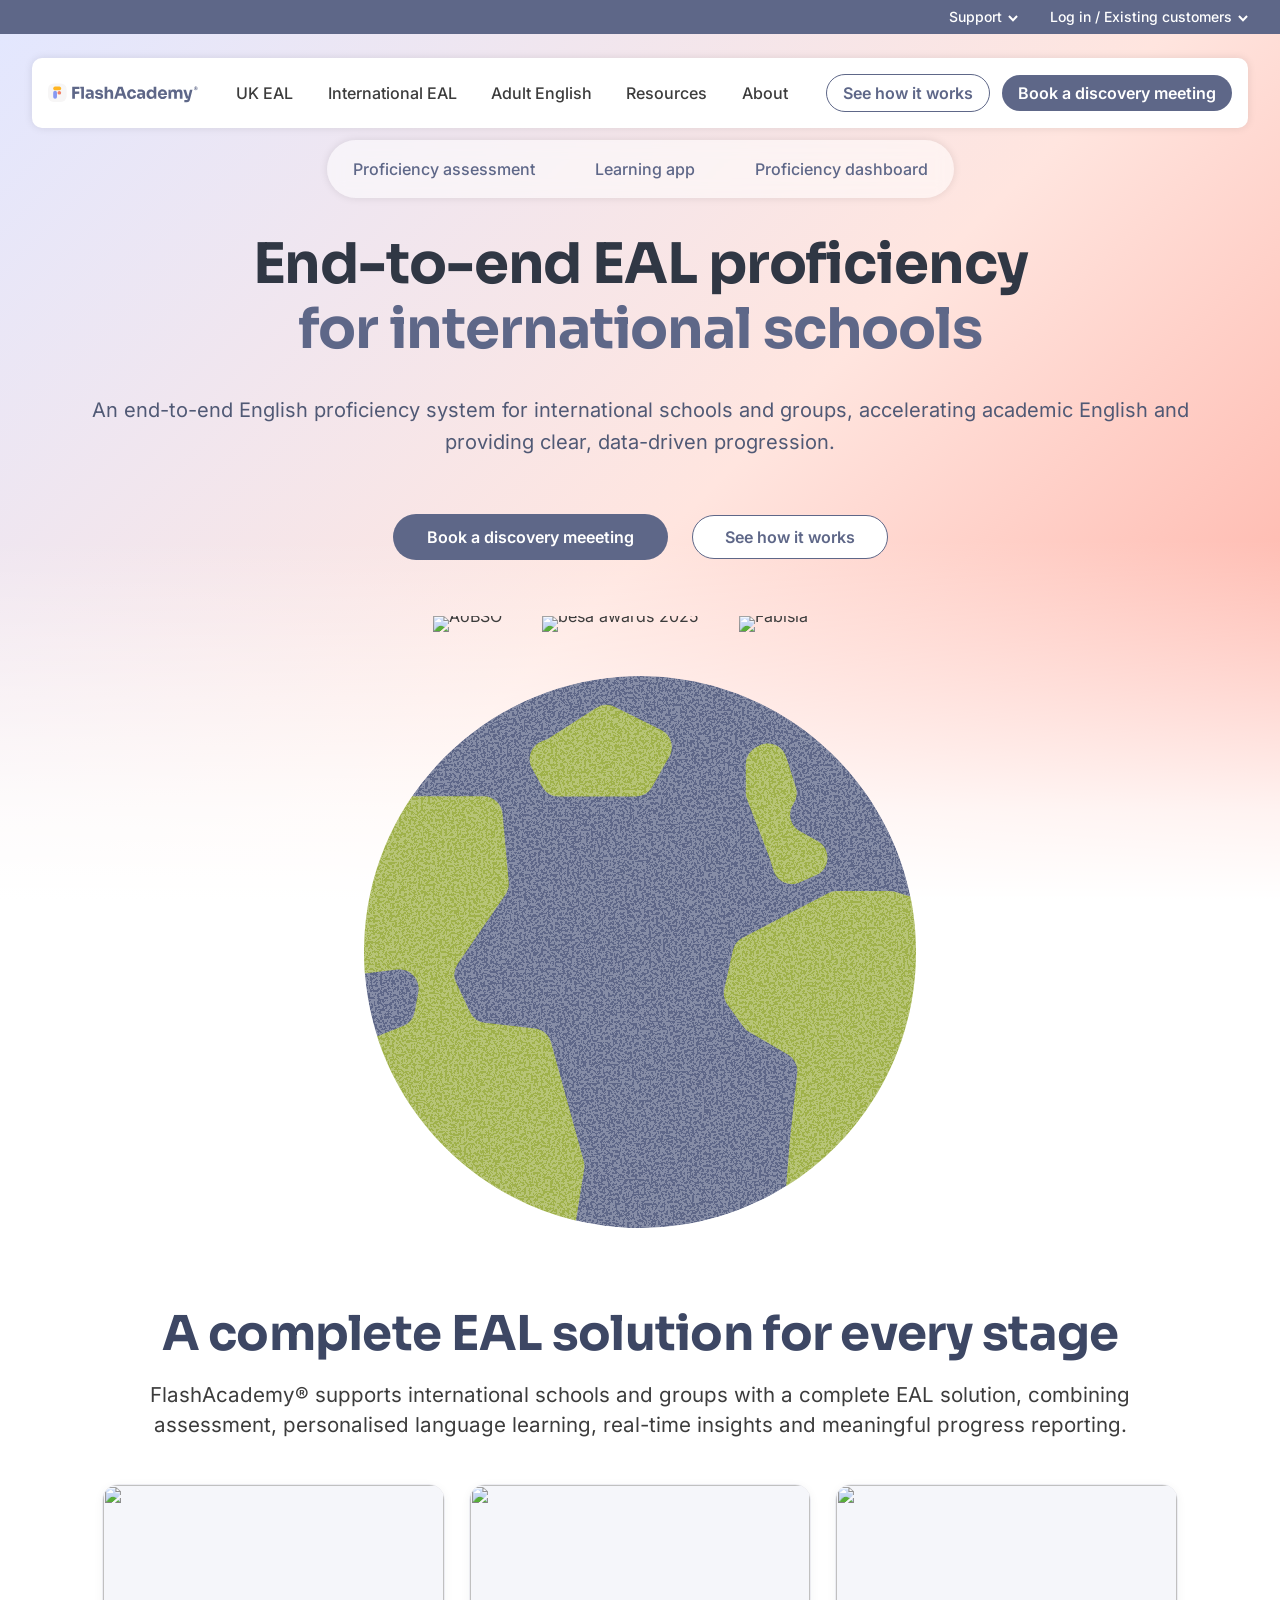
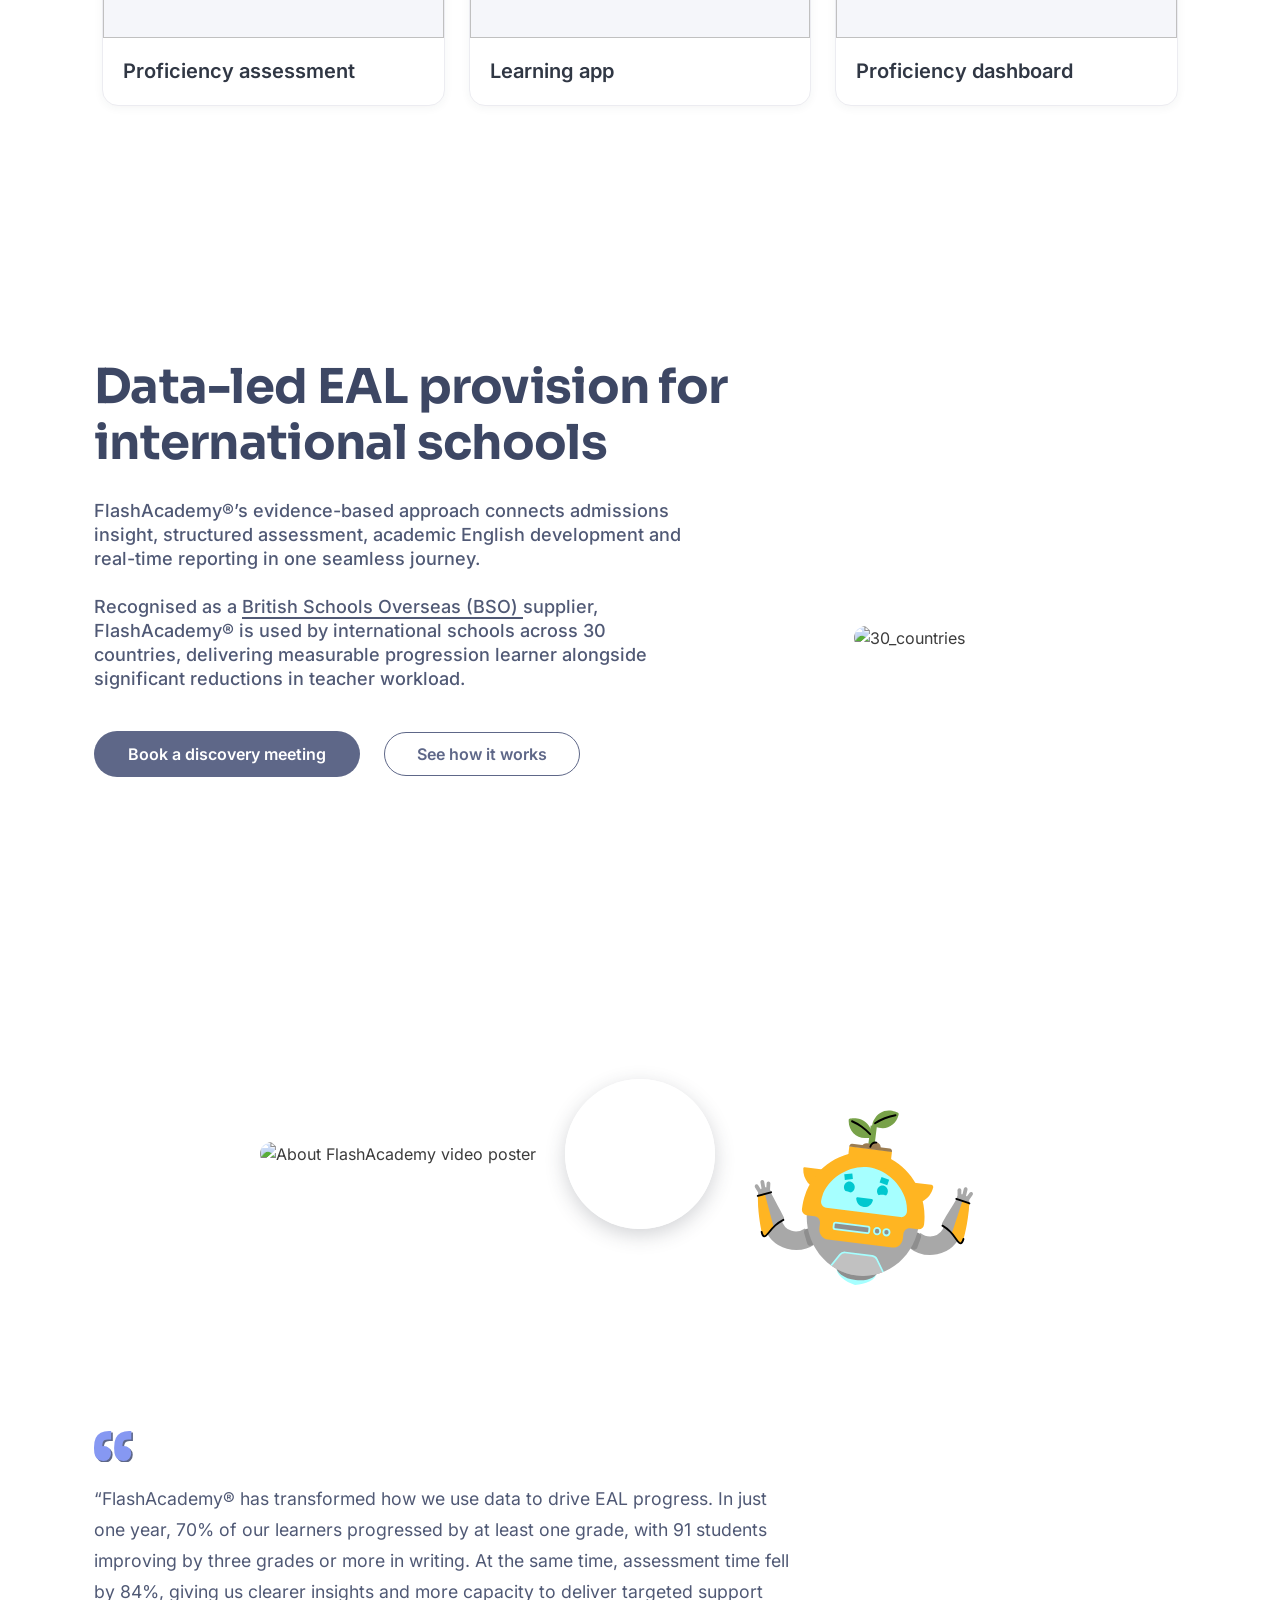
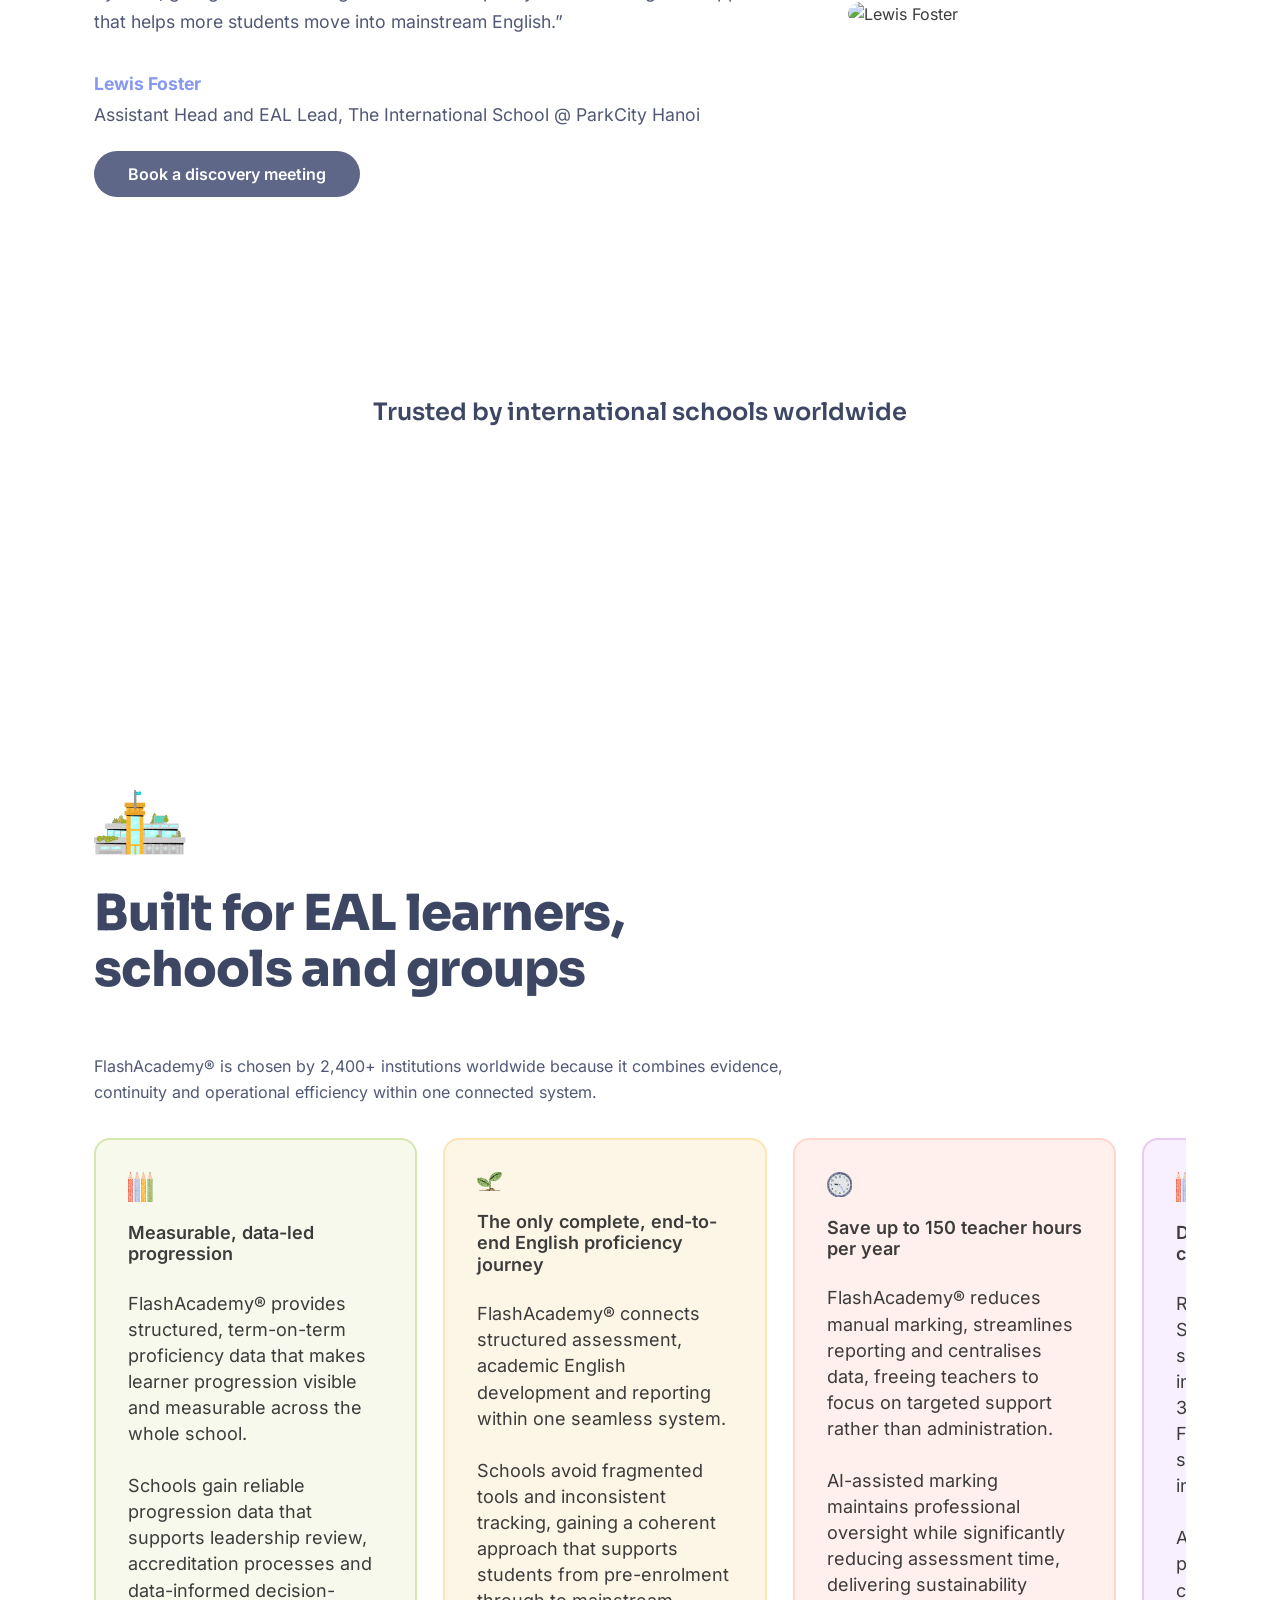
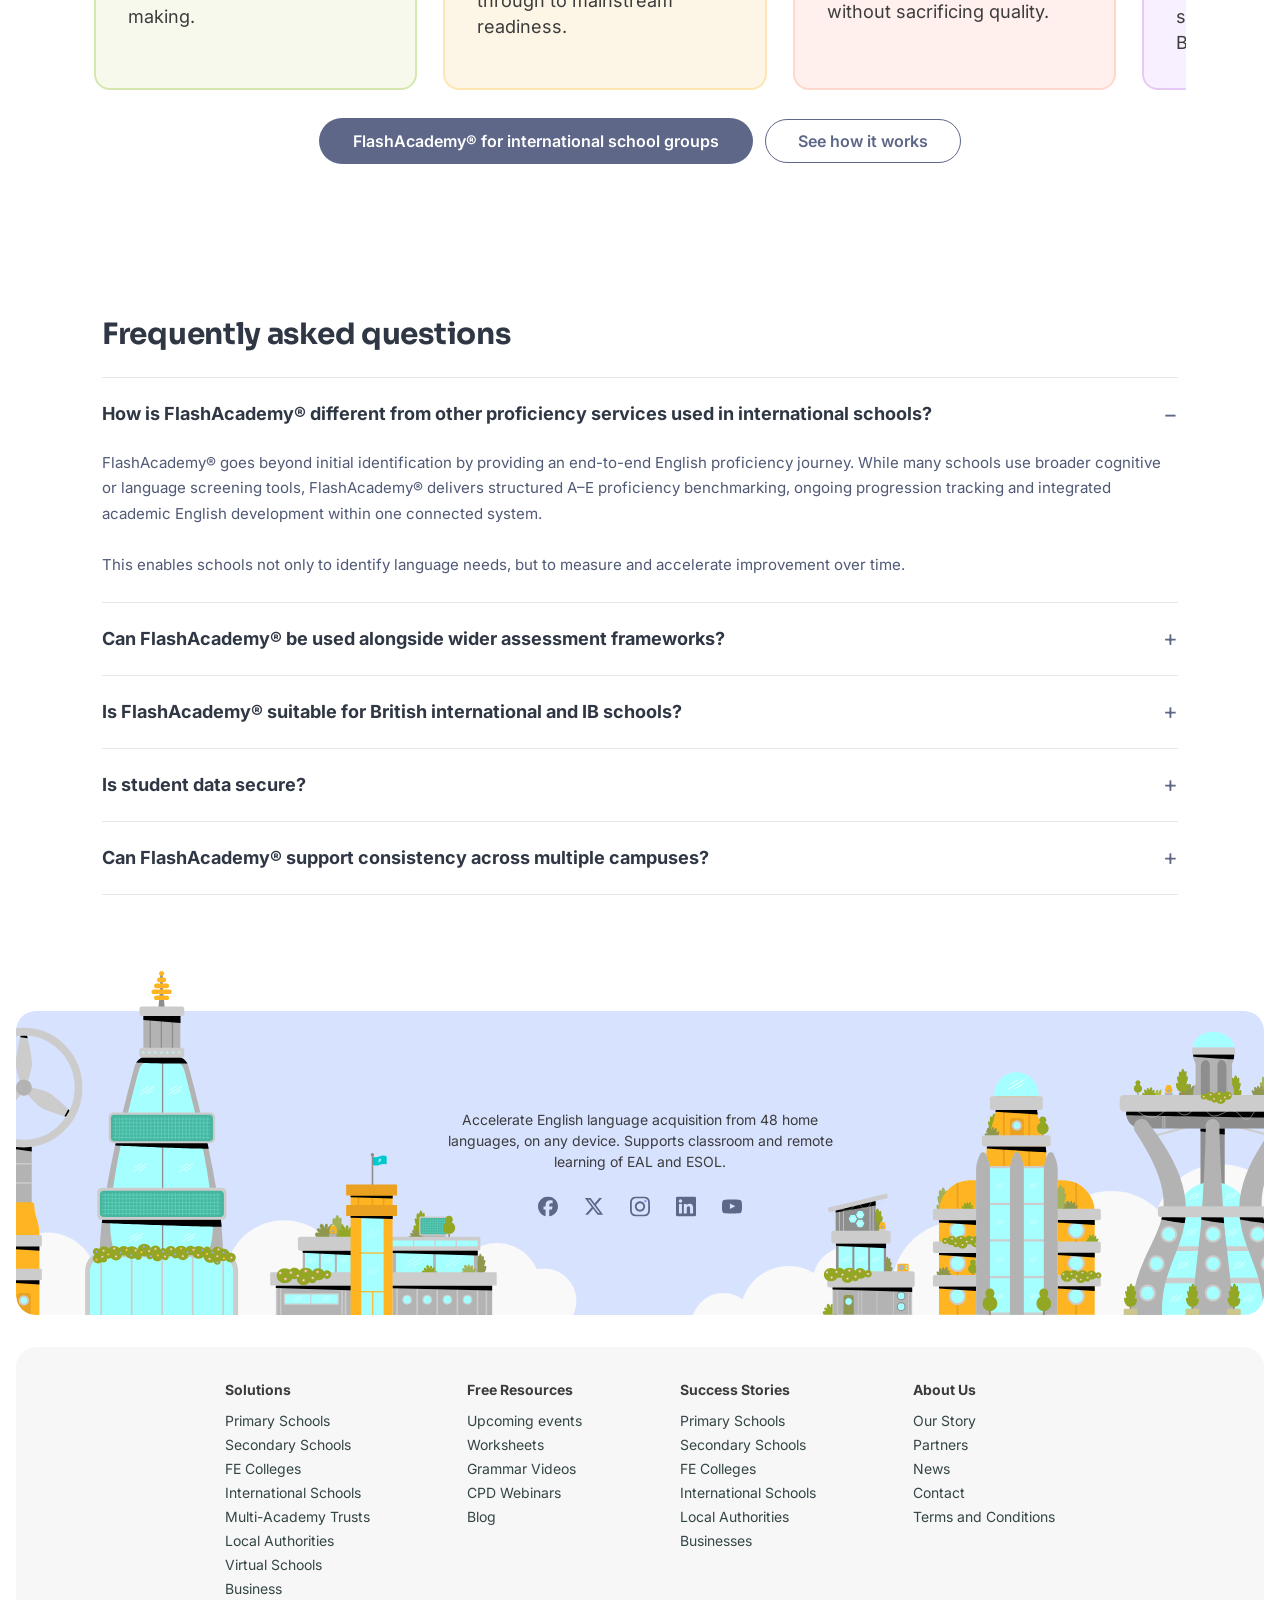
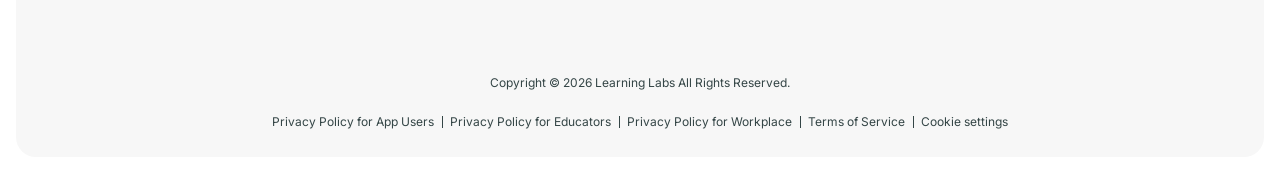
==== commit cd1626b4: "all pages updated" ====
--- a/eal-for-international-schools.html
+++ b/eal-for-international-schools.html
@@ -4769,5 +4769,7 @@
     <script src="assets/js/swiper-bundle.min.js"></script>
     <script src="assets/js/init.js"></script>
     <script src="assets/js/blocks.js"></script>
+    <script src="assets/js/mascot-scroll.js"></script>
+    <script src="assets/js/trust-badges.js"></script>
   </body>
 </html>
--- a/assets/css/blocks.css
+++ b/assets/css/blocks.css
@@ -59,7 +59,7 @@
 }
 .fa-eal-hero__content {
   margin: 0 auto;
-  max-width: 860px;
+  /*max-width: 860px;*/
 }
 .fa-eal-hero__title {
   color: var(--fa-navy);
@@ -72,10 +72,10 @@
 }
 .fa-eal-hero__text {
   color: var(--fa-body);
-  font-size: clamp(1rem, 1.1vw, 1.1875rem);
-  line-height: 2;
+  font-size: clamp(1.25rem,1.5vw,1.5rem);
+  /*line-height: 2;*/
   margin: 0 auto;
-  max-width: 700px;
+  /*max-width: 700px;*/
 }
 .fa-eal-hero__text p {
   margin: 0;
@@ -105,7 +105,7 @@
   width: 100%;
 }
 .flashacademy-hero-mascot__mascot {
-  width: clamp(200px, 15vw, 440px);
+  /*width: clamp(200px, 15vw, 440px);*/
 }
 .flashacademy-hero-mascot__mascot svg {
   display: block;
@@ -125,7 +125,7 @@
 }
 .fa-cards-reveal__intro {
   margin: 0 auto clamp(1.75rem, 3.5vw, 2.75rem);
-  max-width: 1000px;
+  /*max-width: 1000px;*/
   text-align: center;
 }
 .fa-cards-reveal__title {
@@ -139,8 +139,8 @@
 }
 .fa-cards-reveal__text {
   color: var(--fa-body);
-  font-size: 1.125rem;
-  line-height: 1.95;
+  font-size: 1.3rem;
+  /*line-height: 1.95;*/
   margin: 0;
 }
 .fa-cards-reveal__grid {
@@ -304,7 +304,7 @@
   display: flex;
   flex-wrap: wrap;
   gap: 0.75rem;
-  margin-top: 0.5rem;
+  margin-top: 2.5rem;
 }
 
 /* --------------------------------------------------------------------------
@@ -423,7 +423,7 @@
 }
 .fa-cards-block__inner {
   margin: 0 auto;
-  max-width: var(--fa-maxw);
+  /*max-width: var(--fa-maxw);*/
 }
 .fa-cards-block__icon {
   display: block;
@@ -469,7 +469,7 @@
 }
 .fa-cards-block__card {
   background: #fff;
-  border: 1px solid #ececf1;
+  border: 2px solid #ececf1;
   border-radius: var(--fa-radius);
   display: flex;
   flex: 1;
@@ -686,10 +686,13 @@
    9. Hero video
    -------------------------------------------------------------------------- */
 .wp-block-flashacademy-hero-video {
-  margin: clamp(1.5rem, 3vw, 2.5rem) auto 0;
-  max-width: 1080px;
-  padding: 0 1.25rem;
-  width: 100%;
+    isolation: isolate;
+    margin: 56px auto 0;
+    overflow: visible;
+    padding: 0;
+    position: relative;
+    width: 100%;
+    z-index: 2;
 }
 /* the hero video sits inside the hero's text column in the markup,
    so let that column widen enough for it */
@@ -704,8 +707,11 @@
   margin-right: auto;
 }
 .flashacademy-hero-video__glow {
-  border-radius: var(--fa-radius-lg);
-  position: relative;
+      margin-inline: auto;
+    max-width: 932px;
+    position: relative;
+    width: 100%;
+    z-index: 0;
 }
 .flashacademy-hero-video__glow::before {
   background: radial-gradient(
@@ -728,32 +734,39 @@
   );
 }
 .flashacademy-hero-video__wrapper {
+  background: #fff;
+    border: 6px solid #fff;
+    border-radius: 32px;
+    box-shadow: 0 16px 32px rgba(0, 0, 0, .06), 0 4px 12px rgba(0, 0, 0, .04);
+    overflow: hidden;
+    position: relative;
+    transform-origin: center center;
+    transform-style: preserve-3d;
+    width: 100%;
+    will-change: transform;
+    z-index: 1;
+}
+.flashacademy-hero-video__embed {
   aspect-ratio: 16 / 9;
-  background: var(--fa-navy) url(https://flashacademy.com/app/uploads/2026/05/learning-app-thumbnail-desktop-scaled.png)
-    center / cover no-repeat;
-  border-radius: var(--fa-radius-lg);
-  box-shadow: 0 20px 60px rgba(48, 55, 68, 0.18);
-  overflow: hidden;
-  position: relative;
-  z-index: 1;
-}
-.flashacademy-hero-video__embed {
-  border: 0;
-  display: block;
-  height: 100%;
-  width: 100%;
+    background: transparent;
+    border: 0;
+    border-radius: 26px;
+    display: block;
+    position: relative;
+    width: 100%;
+    z-index: 1;
 }
 .flashacademy-hero-video__play-button {
   align-items: center;
-  background: none;
-  border: 0;
-  cursor: pointer;
-  display: flex;
-  inset: 0;
-  justify-content: center;
-  padding: 0;
-  position: absolute;
-  z-index: 2;
+    background: transparent;
+    border: 0;
+    cursor: pointer;
+    display: flex;
+    inset: 0;
+    justify-content: center;
+    padding: 0;
+    position: absolute;
+    z-index: 3;
 }
 .flashacademy-hero-video__play-button[hidden],
 .flashacademy-hero-video__play-button.is-hidden {
@@ -762,28 +775,29 @@
 .flashacademy-hero-video__play {
   align-items: center;
   border-radius: 50%;
-  box-shadow: 0 8px 26px rgba(48, 55, 68, 0.28);
+  /*box-shadow: 0 8px 26px rgba(48, 55, 68, 0.28);*/
+  filter: drop-shadow(0 0 30px rgba(0, 0, 0, .35));
   color: var(--fa-slate);
   display: flex;
   height: 150px;
   justify-content: center;
   transition: transform 0.2s ease;
   width: 150px;
-    border: 6px solid #fff;
+    border: 15px solid #fff;
     display: flex;
     justify-content: center;
     align-items: center;
 }
 .flashacademy-hero-video__play::before {
-  border-color: transparent transparent transparent rgb(212 212 212);
+  border-color: transparent transparent transparent rgb(255 255 255);
   border-style: solid;
-  border-width: 12px 0 12px 20px;
+  border-width: 28px 0 28px 34px;
   content: "";
   margin-left: 5px;
 }
 .flashacademy-hero-video__play svg {
-  height: 26px;
-  width: 26px;
+  height: 0;
+  width: 0;
 }
 .flashacademy-hero-video__play svg + ::before {
   content: none;
@@ -839,14 +853,14 @@
   gap: clamp(1rem, 2vw, 1.5rem);
 }
 .fa-informational-split__card {
-  background: var(--fa-green-100);
-  border: 1px solid #ececf1;
+  /*background: var(--fa-green-100);*/
+  /*border: 1px solid #ececf1;*/
   border-radius: var(--fa-radius);
   overflow: hidden;
-  padding: 2rem;
+  /*padding: 2rem;*/
 }
 .fa-informational-split__card-wrap:nth-child(2n) .fa-informational-split__card {
-  background: var(--fa-yellow-100);
+  /*background: var(--fa-yellow-100);*/
 }
 .fa-informational-split__card-media {
   margin-bottom: 1rem;
@@ -859,6 +873,7 @@
   display: block;
   height: auto;
   width: 100%;
+  border-radius: 18px;
 }
 .fa-informational-split__card-text {
   color: var(--fa-body);
@@ -905,14 +920,12 @@
 }
 .fa-horizontal-showcase__card {
   background: #fff;
-  border: 1px solid #ececf1;
   border-radius: var(--fa-radius);
   display: flex;
   flex: 0 0 374px;
   flex-direction: column;
   gap: 0.85rem;
   overflow: hidden;
-  padding: 2rem;
 }
 .fa-horizontal-showcase__card-media {
   border-radius: 12px;
@@ -959,7 +972,7 @@
 }
 .fa-video-icons__items {
   display: grid;
-  gap: clamp(1.25rem, 3vw, 2.5rem);
+  gap: 0;
   grid-template-columns: repeat(3, minmax(0, 1fr));
   margin-bottom: clamp(1.75rem, 4vw, 3rem);
 }
@@ -1012,7 +1025,7 @@
     flex-basis: 300px;
   }
   .fa-video-icons__items {
-    grid-template-columns: repeat(3, minmax(0, 1fr));
+    grid-template-columns: repeat(3, minmax(0, 1fr)) !important;
     gap: 1rem;
   }
 }
@@ -1033,11 +1046,18 @@
     scroll-snap-align: start;
   }
   .fa-video-icons__items {
-    grid-template-columns: minmax(0, 1fr);
+    grid-template-columns: minmax(0, 1fr) !important;
   }
   .flashacademy-hero-video__play {
     height: 58px;
     width: 58px;
+    border: 4px solid #fff;
+  }
+  .flashacademy-hero-video__play::before {
+    border-width: 12px 0 12px 20px;
+  }
+  section.wp-block-flashacademy-video-and-icons.fa-video-icons .fa-video-icons__item {
+    border-right: 0 !important;
   }
 }
 
@@ -1091,7 +1111,8 @@
 .fa-insight-card--peach-red {
   background: linear-gradient(180deg,rgba(255,239,206,.5) 0,var(--Colour-red-300,rgba(255,215,205,.5)) 100%);
   border-radius: var(--fa-radius-lg);
-  padding: 18px;
+  padding: 56px 18px;
+  position: relative;
 }
 .fa-insight-card--peach-red .fa-insight-card__inner {
   padding: 0;
@@ -1102,6 +1123,14 @@
 .fa-insight-card--media-edge .fa-insight-card__image {
   border-radius: var(--fa-radius);
   width: 100%;
+}
+@media (min-width: 1024px) {
+  .fa-insight-card--media-edge .fa-insight-card__image {
+    position: absolute;
+    bottom: 0;
+    max-width: 624px;
+    right: 0;
+  }
 }
 
 /* trust badge shown as a card */
@@ -1235,3 +1264,263 @@
     text-decoration-thickness: 1.5px !important;
     text-underline-offset: 4px !important;
 }
+.flashacademy-hero-video__glow--yellow .flashacademy-hero-video__wrapper {
+    box-shadow: 0 -20px 80px 12px rgba(255, 196, 64, .4), 0 16px 32px rgba(0, 0, 0, .06), 0 4px 12px rgba(0, 0, 0, .04);
+}
+.flashacademy-hero-video__wrapper:before {
+    background-image: var(--flashacademy-hero-video-poster);
+    background-position: 50%;
+    background-repeat: no-repeat;
+    background-size: cover;
+    border-radius: 26px;
+    bottom: 0;
+    content: "";
+    left: 0;
+    pointer-events: none;
+    position: absolute;
+    right: 0;
+    top: 0;
+    transition: opacity .18s ease;
+    z-index: 2;
+}
+.wp-block-flashacademy-trust-badges.alignfull {
+      margin-top: 25px;
+    }
+.wp-block-flashacademy-informational-split.fa-informational-split .fa-informational-split__text {
+    color: #3c3c3c;
+    font-size: 1.125rem;
+    line-height: 1.5;
+    margin: 0;
+    max-width: 28rem;
+    margin-bottom: 25px;
+}
+.wp-block-flashacademy-informational-split.fa-informational-split .fa-informational-split__text a {
+    color: inherit !important;
+    text-decoration: underline !important;
+    text-decoration-thickness: 1.5px !important;
+    text-underline-offset: 4px !important;
+    -webkit-text-decoration-skip: ink!important;
+    text-decoration-skip-ink: auto !important;
+}
+.wp-block-flashacademy-informational-split.fa-informational-split .fa-informational-split__card-text {
+    color: var(--neutral-800);
+    font-size: clamp(1rem, 1.4vw, 1.15rem);
+    line-height: 1.45;
+    margin: 0;
+    margin-top: 25px;
+}
+section.wp-block-flashacademy-cards-block.fa-cards-block .fa-cards-block__card-title {
+    color: var(--neutral-800);
+    font-family: var(--ff-body);
+    font-size: 1.125rem;
+    font-weight: 600;
+    line-height: 1.2;
+    margin: 0 0 .75rem;
+}
+section.wp-block-flashacademy-cards-block.fa-cards-block .fa-cards-block__card-text {
+    color: var(--neutral-800);
+    font-size: clamp(1.125rem, 1.2vw, 1.25rem);
+    line-height: 1.45;
+    margin: 0;
+}
+section.wp-block-flashacademy-cards-block.fa-cards-block .fa-cards-block__title {
+    color: var(--dark-blue);
+    font-family: var(--ff-header);
+    font-size: 2rem;
+    font-weight: var(--fw-800);
+    line-height: 2.5rem;
+    margin-bottom: 3.5rem;
+    margin-top: 1.5rem;
+    max-width: 45rem;
+}
+@media (min-width: 1025px) {
+    section.wp-block-flashacademy-cards-block.fa-cards-block .fa-cards-block__title {
+        font-size: 3.1rem;
+        line-height: 3.5rem;
+    }
+}
+section.wp-block-flashacademy-video-and-icons.fa-video-icons .fa-video-icons__item-title {
+    color: #6878ef;
+    display: block;
+    font-family: var(--ff-header);
+    font-size: clamp(1.75rem, 4vw, 2.5rem);
+    font-weight: var(--fw-800);
+    line-height: 1;
+    margin: 0;
+    white-space: nowrap;
+}
+section.wp-block-flashacademy-video-and-icons.fa-video-icons .fa-video-icons__items {
+    display: grid;
+    grid-template-columns: repeat(3, minmax(0, 1fr));
+    margin: 0 auto;
+    max-width: 760px;
+    width: 100%;
+}
+section.wp-block-flashacademy-video-and-icons.fa-video-icons .fa-video-icons__media {
+    margin: 0 auto;
+    max-width: 760px;
+    width: 100%;
+}
+section.wp-block-flashacademy-video-and-icons.fa-video-icons .fa-video-icons__inner {
+    align-items: center;
+    display: flex;
+    flex-direction: column;
+    gap: 2.5rem;
+    margin: 0 auto;
+    max-width: 1180px;
+    /*padding: 64px 20px;*/
+}
+section.wp-block-flashacademy-video-and-icons.fa-video-icons .fa-video-icons__icon {
+    align-items: center;
+    display: flex;
+    height: 90px;
+    justify-content: center;
+    margin-bottom: .75rem;
+    width: var(--icon-size);
+}
+section.wp-block-flashacademy-video-and-icons.fa-video-icons .fa-video-icons__item {
+    align-items: center;
+    border-right: 1px solid rgba(104, 120, 239, .25);
+    display: flex;
+    flex-direction: column;
+    justify-content: flex-start;
+    padding: 0 2rem;
+    text-align: center;
+}
+section.wp-block-flashacademy-video-and-icons.fa-video-icons .fa-video-icons__item:last-child {
+    border-right: 0;
+}
+section.wp-block-flashacademy-video-and-icons.fa-video-icons .fa-video-icons__item-text {
+    color: var(--neutral-800);
+    font-size: .875rem;
+    line-height: 1.35;
+    margin: .5rem 0 0;
+}
+section.wp-block-flashacademy-video-and-icons.fa-video-icons .fa-video-icons__title {
+    color: var(--dark-blue);
+    font-family: var(--ff-header);
+    font-size: 2rem;
+    font-weight: var(--fw-800);
+    line-height: 2.5rem;
+    margin: 0;
+    text-wrap: balance;
+}
+@media (min-width: 1025px) {
+    section.wp-block-flashacademy-video-and-icons.fa-video-icons .fa-video-icons__title {
+        font-size: 3rem;
+        line-height: 3.5rem;
+    }
+}
+.wp-block-flashacademy-video.fa-video-block {
+    margin: 2.5rem auto;
+    max-width: 800px;
+    width: 100%;
+}
+section.wp-block-flashacademy-accordion.fa-accordion .fa-accordion-item__question {
+    font-size: 1.125rem;
+    font-weight: 700;
+    line-height: 1.2;
+    margin: 0;
+}
+section.wp-block-flashacademy-accordion.fa-accordion .fa-accordion-item__panel-inner {
+    color: var(--neutral-800);
+    font-family: var(--body);
+    font-size: 1rem;
+    line-height: 1.5;
+}
+section.wp-block-flashacademy-eal-hero.fa-eal-hero .fa-eal-hero__text {
+    font-size: clamp(1.25rem, 1.5vw, 1.5rem);
+    line-height: 1.6;
+    margin: 2rem auto 3.5rem;
+}
+.flashacademy-hero-mascot__lottie-player, .flashacademy-hero-mascot__mascot {
+    flex: 0 0 auto;
+    width: 552px;
+}
+@media (min-width: 1025px) {
+    section.wp-block-flashacademy-cards-reveal.fa-cards-reveal .fa-cards-reveal__title {
+        font-size: 3rem;
+        color: var(--dark-blue);
+    }
+}
+@media (min-width: 1025px) {
+    section.wp-block-flashacademy-insight-card .fa-insight-card__title {
+        font-size: 3rem;
+        line-height: 3.5rem;
+    }
+}
+section.wp-block-flashacademy-insight-card .fa-insight-card__title {
+    color: var(--dark-blue);
+  }
+section.wp-block-flashacademy-insight-card .fa-insight-card__content-blocks p {
+    font-size: 1.125rem;
+    font-weight: 500;
+    line-height: 1.5rem;
+    margin: 0;
+}
+section.wp-block-flashacademy-insight-card .fa-insight-card__content-blocks p a {
+    color: inherit !important;
+    text-decoration: underline !important;
+    text-decoration-thickness: 1.5px !important;
+    text-underline-offset: 4px !important;
+}
+@media (max-width: 480px) {
+  .footer__bottom-row-col--copyright-row-terms-ul {
+    flex-direction: column;
+    gap: 8px;
+  }
+  .footer__bottom-row-col--copyright-row-terms-ul-li {
+    border-right: 0;
+  }
+}
+section.wp-block-flashacademy-cards-reveal.fa-cards-reveal .fa-cards-reveal__text {
+    color: var(--neutral-800);
+    font-size: clamp(1.125rem, 1.6vw, 1.5rem);
+    line-height: 1.45;
+    margin: 0 auto;
+    max-width: 1200px;
+    text-wrap: balance;
+}
+@media (min-width: 1025px) {
+    .wp-block-flashacademy-image-text-block.fa-image-text-block .fa-image-text-block__title {
+        font-size: 3rem;
+        line-height: 3.5rem;
+    }
+}
+.wp-block-flashacademy-image-text-block.fa-image-text-block .fa-image-text-block__title {
+    color: var(--dark-blue);
+  }
+@media (min-width: 1025px) {
+    .flashacademy-image-lottie-cards__title {
+        font-size: 3rem;
+        line-height: 3.5rem;
+    }
+}
+.flashacademy-image-lottie-cards__title {
+    color: var(--dark-blue);
+  }
+.flashacademy-image-lottie-cards__text {
+    color: #3c3c3c;
+    font-size: 1.125rem;
+    line-height: 1.6;
+}
+
+
+
+
+
+
+
+
+
+
+
+
+
+
+
+
+
+
+
+
